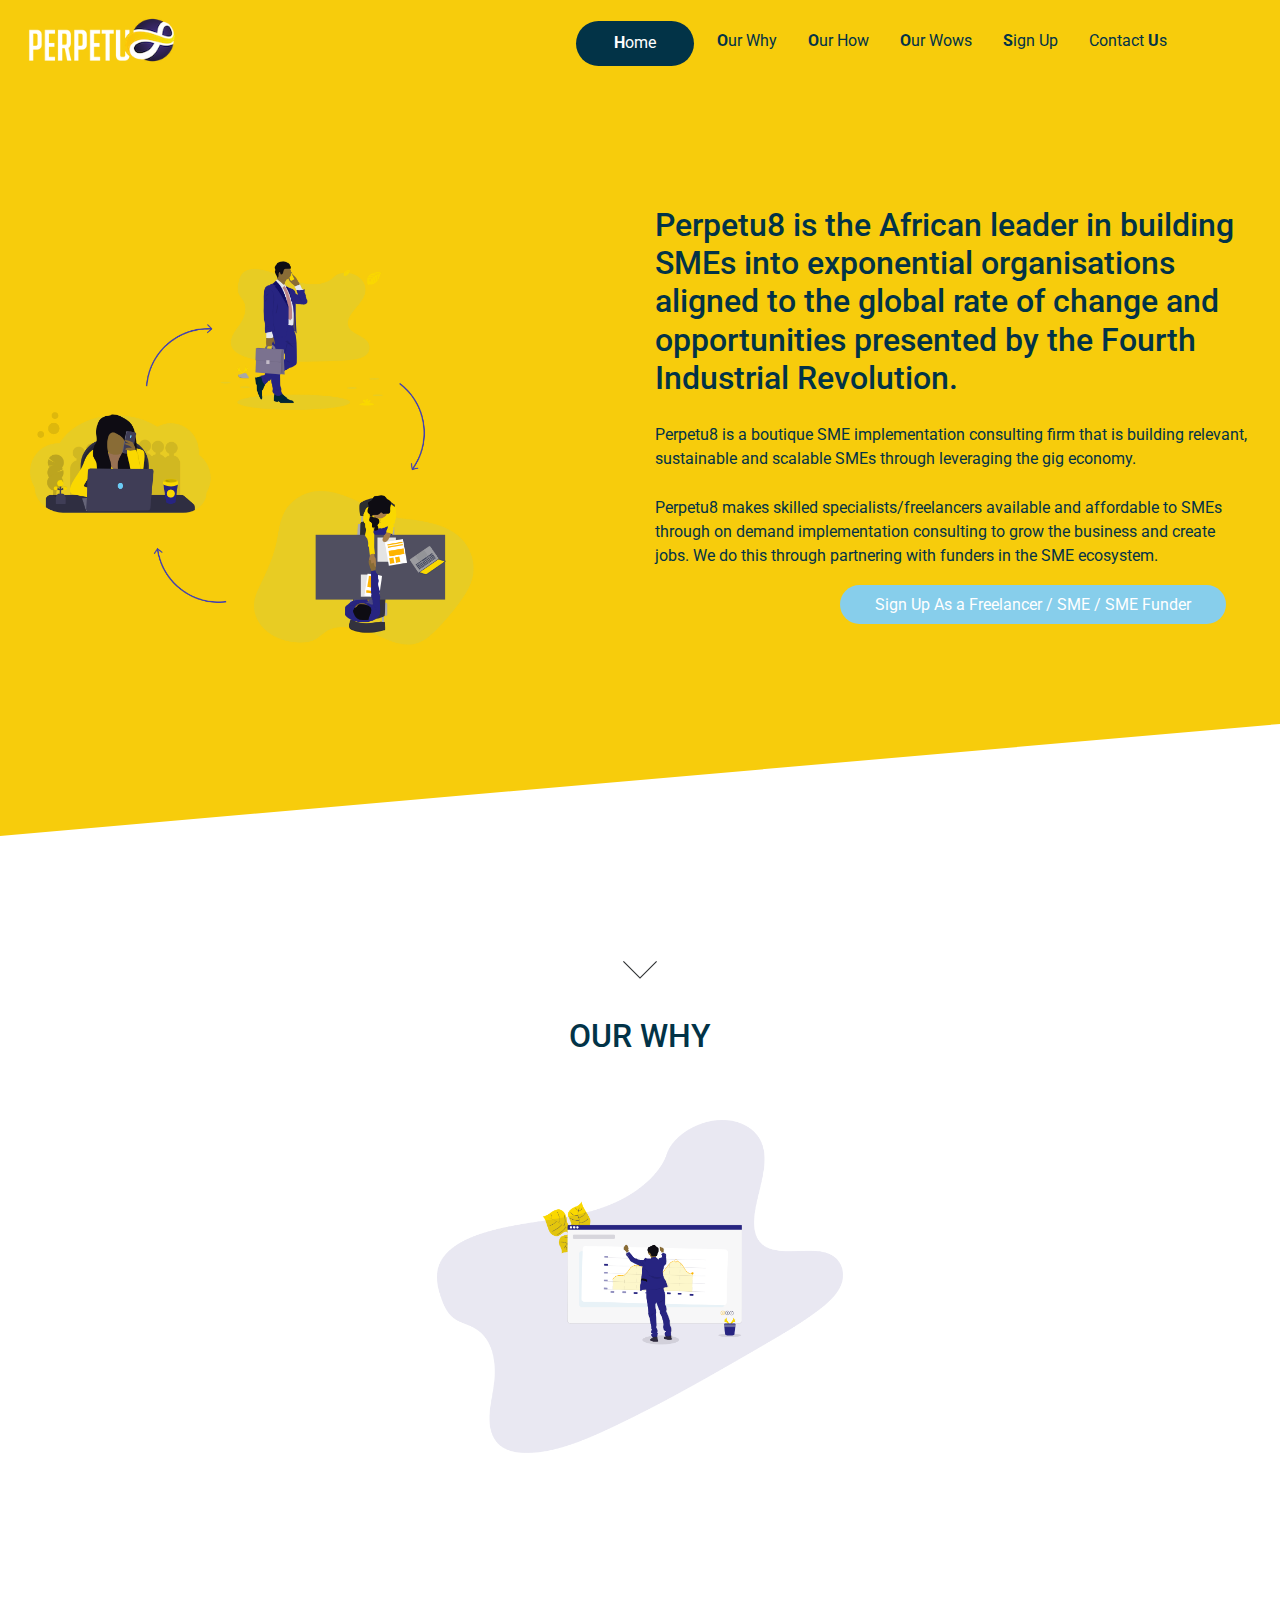
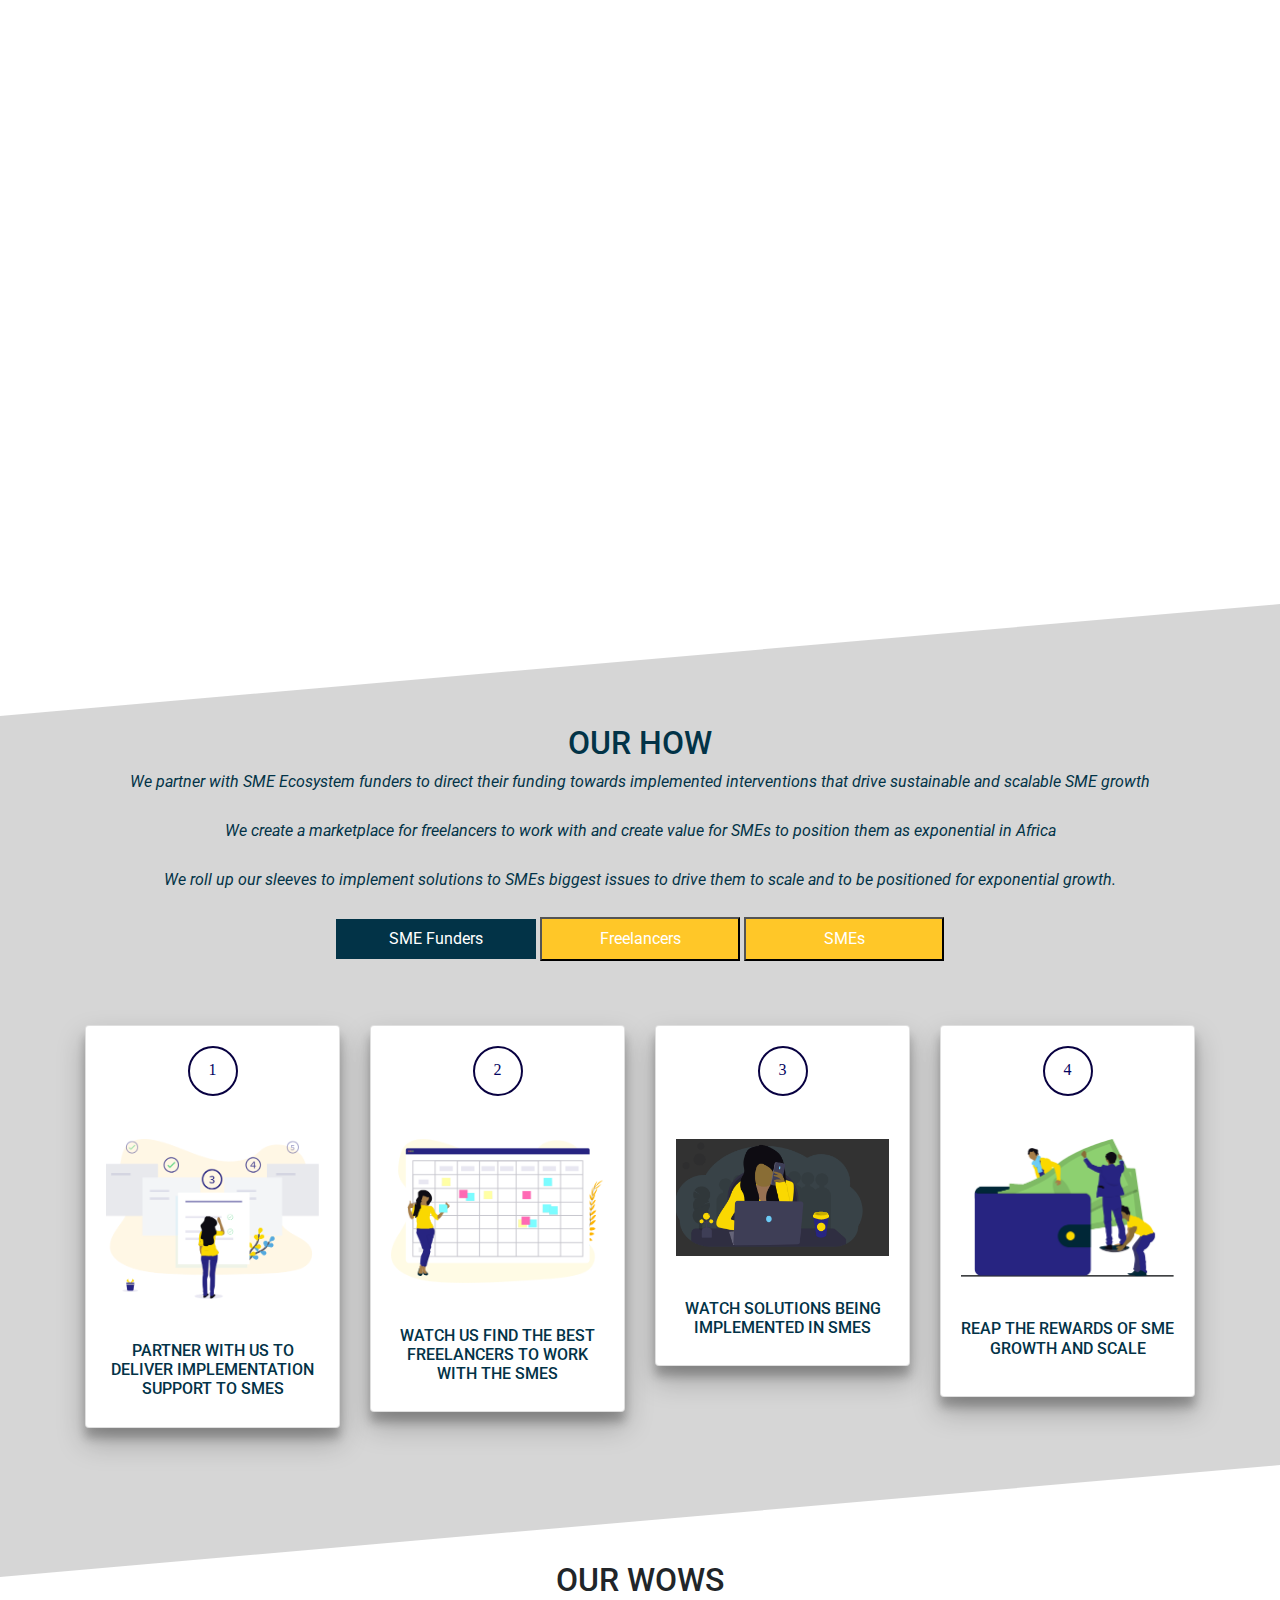
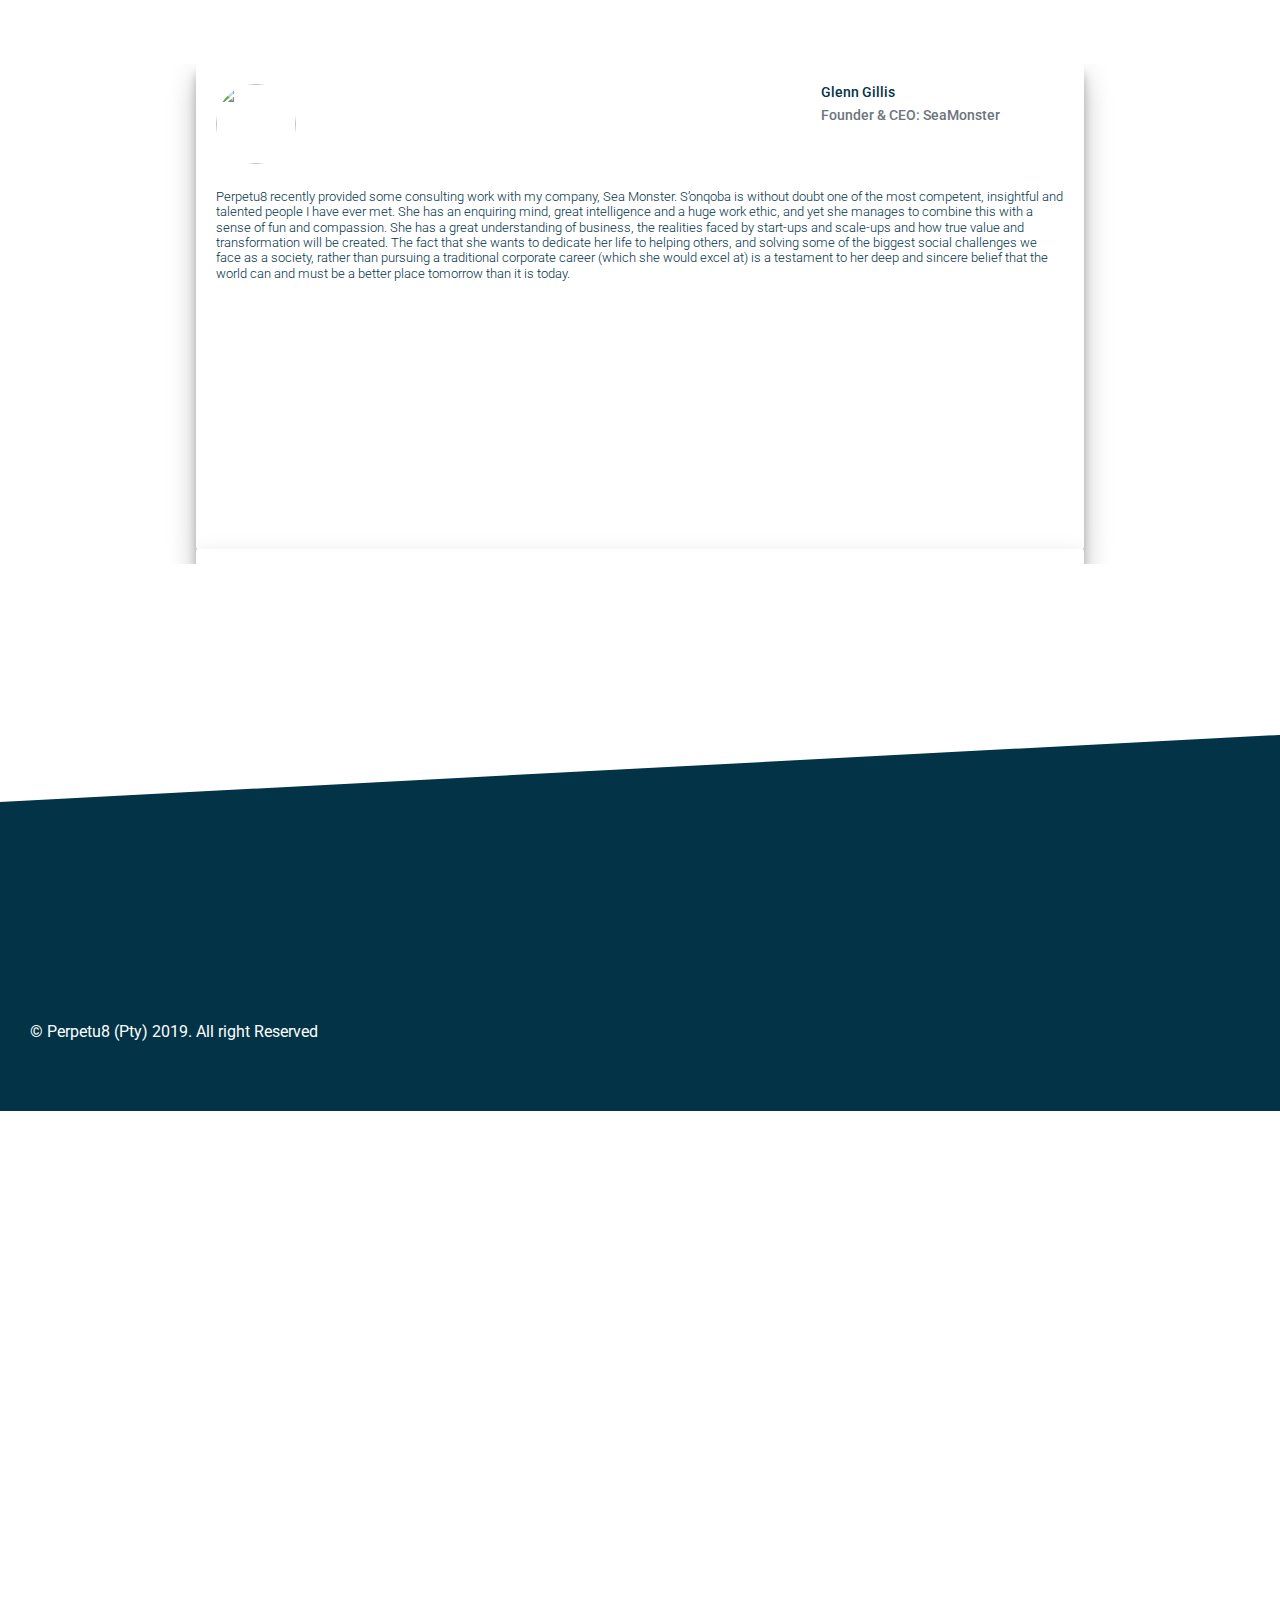
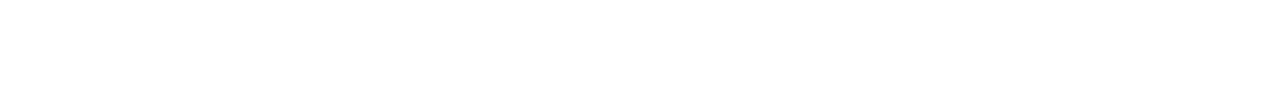
==== index1.html @ b52643a2 "Few changes from the feedback" ====
<!DOCTYPE html>
<html lang="en">

<head>
    <meta charset="UTF-8">
    <meta name="viewport" content="width=device-width, initial-scale=1.0">
    <meta http-equiv="X-UA-Compatible" content="ie=edge">
    <title>Perpetus</title>

    <!-- <link rel="stylesheet" href="https://www.w3schools.com/w3css/4/w3.css"> -->
    <link rel="stylesheet" href="./assets/css/style.css">
    <link rel="stylesheet" href="./assets/css/mobile.css">
    <link rel="stylesheet" href="./assets/css/mediaqueries.css">
    <link rel="stylesheet" href="./assets/css/carousel.css">
    <link rel="stylesheet" href="./assets/css/slide.css ">
    <link rel="stylesheet" href="./assets/css/form.css ">
    <link href="https://fonts.googleapis.com/css?family=Lato" rel="stylesheet">
    <link rel="stylesheet" href="https://use.fontawesome.com/releases/v5.7.2/css/all.css"
        integrity="sha384-fnmOCqbTlWIlj8LyTjo7mOUStjsKC4pOpQbqyi7RrhN7udi9RwhKkMHpvLbHG9Sr" crossorigin="anonymous">
    <!-- Bootstrap css -->
    <link rel="stylesheet" href="https://stackpath.bootstrapcdn.com/bootstrap/4.3.1/css/bootstrap.min.css"
        integrity="sha384-ggOyR0iXCbMQv3Xipma34MD+dH/1fQ784/j6cY/iJTQUOhcWr7x9JvoRxT2MZw1T" crossorigin="anonymous">
    <link rel="stylesheet" href="https://cdnjs.cloudflare.com/ajax/libs/Swiper/4.4.6/css/swiper.css">
    <link rel="stylesheet" href="https://cdnjs.cloudflare.com/ajax/libs/Swiper/4.4.6/css/swiper.min.css">
    <script src="https://ajax.googleapis.com/ajax/libs/jquery/3.3.1/jquery.min.js"></script>
    <script src="https://maxcdn.bootstrapcdn.com/bootstrap/3.4.0/js/bootstrap.min.js"></script>
    <link href="https://fonts.googleapis.com/css?family=Roboto" rel="stylesheet">
    <link rel="stylesheet" href="https://unpkg.com/aos@next/dist/aos.css" />
    <style>
        body {
            position: relative;

        }
    </style>



</head>

<body data-spy="scroll" data-target=".navbar" data-offset="50">
    <div class="wrapper">
        <header id="header">
            <nav class="navbar navbar-expand-lg navbar-dark fixed-top">

                <a class="navbar-brand" href="#">
                    <img class="logo" src="./assets/imgs/image1.png" alt="">
                </a>
                <button class="navbar-toggler" type="button" data-toggle="collapse" data-target="#navbarResponsive"
                    aria-controls="nav-content" aria-expanded="false" aria-label="Toggle navigation">
                    <span class="navbar-toggler-icon"></span>
                </button>

                <div class="collapse navbar-collapse" id="navbarResponsive">
                    <ul class="nav navbar-nav ml-auto" id="nav">
                        <li class="nav-item active">
                            <a class="nav-link" href="#section1"><b>H</b>ome

                            </a>
                        </li>
                        <li class="nav-item">
                            <a class="nav-link" href="#section2"><b>O</b>ur Why</a>
                        </li>
                        <li class="nav-item">
                            <a class="nav-link" href="#section3"><b>O</b>ur How</a>
                        </li>
                        <li class="nav-item">
                            <a class="nav-link" href="#section4"><b>O</b>ur Wows</a>
                        </li>

                        <li class="nav-item">
                            <a class="nav-link sign-up-form" href="#"><b>S</b>ign Up</a>
                        </li>
                        <li class="nav-item">
                            <a class="nav-link" href="#section5">Contact <b>U</b>s </a>
                        </li>
                        <li class="nav-item">
                            <a href="https://www.facebook.com/perpetu8">
                                <span style="color:#3C5A99; font-size:30px;margin-right: 2%;"> <i
                                        class="fab fa-facebook"></i></span>
                            </a>
                        </li>

                        <li class="nav-item">
                            <a href="https://www.linkedin.com/company/perpetu8/">
                                <span style="color:#4875B4; font-size:30px;margin-right: 2%;"> <i
                                        class="fab fa-linkedin-square"></i></span>
                            </a>
                        </li>
                        <li class="nav-item">
                            <a href="https://www.instagram.com/perpetu8_africa">
                                <span style="color:#4E433C; font-size:30px;margin-right: 2%;"> <i
                                        class="fab fa-instagram"></i></span>
                            </a>
                        </li>
                        <li class="nav-item">
                            <a href="https://twitter.com/Perpetu8_Africa">
                                <span style="color:#33CCFF; font-size:30px;margin-right: 2%;"> <i
                                        class="fab fa-twitter-square"></i></span>
                            </a>
                        </li>
                    </ul>

                </div>
            </nav>

            <!-- Header Content -->
            <div class="header-content" id="section1">

                <div class="row">
                    <div class="col-md-6 col-sm-12">
                        <img class="header-img" src="./assets/imgs/illustration-1.png" alt="" srcset="">
                    </div>
                    <div class="col-md-6 col-sm-12 intro-text">
                        <h2>
                            Perpetu8 is the African leader in building SMEs into exponential organisations aligned to
                            the
                            global rate of change and opportunities presented by the Fourth Industrial Revolution.

                        </h2>
                        <p>
                            Perpetu8 is a boutique SME implementation consulting firm that is building relevant,
                            sustainable
                            and scalable SMEs through leveraging the gig economy.
                        </p>
                        <p>
                            Perpetu8 makes skilled specialists/freelancers available and affordable to SMEs through on
                            demand implementation consulting to grow the business and create jobs. We do this through
                            partnering with funders in the SME ecosystem.
                        </p>

                        <div class="sign-up-btns">

                            <a class="custom-btn mr-4 sign-up-form" href="#">Sign Up As a Freelancer / SME / SME
                                Funder</a>
                            <!--                         <a class="custom-btn mr-4" href="#">Sign-up with Google</a>
                        <a class="custom-btn" href="#">Sign-up with Linkedin</a> -->
                        </div>
                    </div>

                </div>
            </div>
        </header>

        <!-- Stats -->
        <section id="section2" class="stats">
            <div class="col-12" style="padding:3%">
                <img class="mx-auto d-block" src="./assets/imgs/arrow-down.png" alt="" srcset="">
            </div>
            <div class="main-text">
                <h2 class="text-center">OUR WHY</h2>
            </div>
            <div class="row">
                <div class="col-sm-4">
                        <div class="card" data-aos="fade-right">
                                <div class="card-body ">
                                    <h6 class="font-weight-light sourcetitle"> Africa holds 10.1% of the world’s freelancers.
                                        Higher than
                                        North
                                        America (4.1%) and the Middle East (1%)</h6>
        
                                    <h6 class="font-weight-bold source">- The Payoneer Freelancer Income Survey 2018</h6>
                                </div>
                            </div>
                            <div class="card" data-aos="fade-right">
                                <div class="card-body font-weight-bold">
                                    <h6 class="font-weight-light sourcetitle">Freelance market brought in $5 billion into Africa
                                        by 2016.
                                    </h6>
                                    <h6 class="font-weight-bold source">- Rockefeller Foundation</h6>
        
        
                                </div>
                            </div>
                            <div class="card" data-aos="fade-right">
                                <div class="card-body font-weight-bold">
                                    <h6 class="font-weight-light sourcetitle"> 47% of working millennials freelance in some
                                        capacity. </h6>
                                    <h6 class="font-weight-bold source">- Freelancing in America:2017 </h6>
                                </div>
                            </div>
                </div>
                <div class="col-sm-4">
                     <img class="illustration-2" src="./assets/imgs/illustration-2.png" alt="" srcset=""> 
                </div>
                <div class="col-sm-4 p-5">
                    
                    <div class="card" data-aos="fade-left">
                        <div class="card-body font-weight-bold">
                            <h6 class="font-weight-light sourcetitle"> In line with exponential growth in technology and
                                the
                                abundance
                                of opportunities, successful SMEs are exponential organisations with scalable systems,
                                processes, structures, people, culture, KPIs. Exponential Organisations scale at a
                                minimum,
                                10x better than their peers in the same space. </h6>
                            <h6 class="font-weight-bold source">- Exponential Organisations: Why New Organizations Are
                                Ten Times Better, Faster, Cheaper Than Yours (and What to Do About It) - Salim Ismail
                            </h6>
                        </div>
                    </div>
                    <div class="card" data-aos="fade-left">
                        <div class="card-body font-weight-bold">
                            <h6 class="font-weight-light sourcetitle"> South African SMEs face pressures in accessing,
                                affording and
                                securing the right skills for their businesses. The demand for certain skills far
                                outstrips
                                the supply of such skills. </h6>
                            <h6 class="font-weight-bold source">- The Small, Medium and Micro Enterprise Sector of South
                                Africa, 2016</h6>
                        </div>
                    </div>
                    <div class="card" data-aos="fade-left">
                        <div class="card-body font-weight-bold">
                            <h6 class="font-weight-light sourcetitle">Staff on demand (freelancers) allows for speed,
                                functionality
                                and
                                flexibility to respond to the fast rate of change. It shifts business from a scarcity
                                mindset to an abundance reality. </h6>

                        </div>
                    </div>
                </div>
            </div>

        </section>

        <!-- How to use -->

        <section id="section3" class="how-to-use">
            <div class="main-text">
                <h2 class="text-center">OUR HOW</h2>
                <div class="container">
                    <p class="text-center">
                        <i>
                            We partner with SME Ecosystem funders to direct their funding towards implemented
                            interventions
                            that drive sustainable and scalable SME growth
                        </i>
                    </p>
                    <p class="text-center">
                        <i>
                            We create a marketplace for freelancers to work with and create value for SMEs to position
                            them as exponential in Africa
                        </i>
                    </p>
                    <p class="text-center">
                        <i>
                            We roll up our sleeves to implement solutions to SMEs biggest issues to drive them to scale
                            and to be positioned for
                            exponential growth.
                        </i>
                    </p>
                </div>
                <!-- <p class="text-center">Select</p> -->
                <!-- collapse example -->

                <!--             <div class="btn-group btn-toggle">
                <button class=" btn btn-primary active" data-toggle="collapse" data-target="#collapsible"
                    aria-pressed="true">freelancers</button>
                <button class="btn btn-default" data-toggle="collapse" data-target="#collapsible">Close</button>
            </div> -->

                <div class="w3-bar w3-black">
                    <button class="w3-bar-item w3-button tablink w3-red" onclick="openCity(event,'freelancer')">SME
                        Funders</button>
                    <button class="w3-bar-item w3-button tablink"
                        onclick="openCity(event,'business')">Freelancers</button>
                    <button class="w3-bar-item w3-button tablink" onclick="openCity(event,'sme')">SMEs</button>

                </div>
            </div>
            <!-- Funders-->
            <div id="freelancer" class="w3-container w3-border howtouse slide-in-right">
                <div class="container">
                    <div id="freelancers" class="row text-center">
                        <div class="col-sm-3">
                            <div class="card card-size">
                                <div class="card-body">
                                    <div class="number">1</div>
                                    <div class="how-img">
                                        <img src="./assets/imgs/illustration-3.png" alt="" srcset="">
                                    </div>
                                    <div class="text-center">
                                        <h3 class="how-to-text">Partner with us to deliver implementation support to
                                            SMEs</h3>
                                    </div>
                                </div>
                            </div>
                        </div>
                        <div class="col-sm-3">
                            <div class="card card-size">
                                <div class="card-body">
                                    <div class="number">2</div>
                                    <div class="how-img">
                                        <img src="./assets/imgs/illustration-6.png" alt="" srcset="">
                                    </div>
                                    <div class="text-center">
                                        <h3 class="how-to-text">Watch us find the best freelancers to work with the SMEs
                                        </h3>
                                    </div>
                                </div>
                            </div>
                        </div>
                        <div class="col-sm-3">
                            <div class="card card-size">
                                <div class="card-body">
                                    <div class="number">3</div>
                                    <div class="how-img">
                                        <img src="./assets/imgs/illustration-7.png" alt="" srcset="">
                                    </div>
                                    <div class="text-center">
                                        <h3 class="how-to-text">Watch solutions being implemented in SMEs</h3>
                                    </div>
                                </div>
                            </div>
                        </div>
                        <div class="col-sm-3">
                            <div class="card">
                                <div class="card-body card-size">
                                    <div class="number">4</div>
                                    <div class="how-img">
                                        <img src="./assets/imgs/illustration-5.png" alt="" srcset="">
                                    </div>
                                    <div class="text-center">
                                        <h3 class="how-to-text">Reap the rewards of SME growth and scale</h3>
                                    </div>
                                </div>
                            </div>
                        </div>
                    </div>
                </div>
            </div>


            <!-- Freelancers-->
            <div id="business" class="w3-container w3-border howtouse slide-in-right" style="display:none">
                <div class="container">
                    <div id="freelancers" class="row text-center">
                        <div class="col-sm-3">
                            <div class="card card-size">
                                <div class="card-body">
                                    <div class="number">1</div>
                                    <div class="how-img">
                                        <img src="./assets/imgs/illustration-3.png" alt="" srcset="">
                                    </div>
                                    <div class="text-center">
                                        <h3 class="how-to-text">Sign up</h3>
                                    </div>
                                </div>
                            </div>
                        </div>
                        <div class="col-sm-3">
                            <div class="card card-size">
                                <div class="card-body">
                                    <div class="number">2</div>
                                    <div class="how-img">
                                        <img src="./assets/imgs/illustration-6.png" alt="" srcset="">
                                    </div>
                                    <div class="text-center">
                                        <h3 class="how-to-text">Get selected for a project
                                        </h3>
                                    </div>
                                </div>
                            </div>
                        </div>
                        <div class="col-sm-3">
                            <div class="card card-size">
                                <div class="card-body">
                                    <div class="number">3</div>
                                    <div class="how-img">
                                        <img src="./assets/imgs/illustration-3.png" alt="" srcset="">
                                    </div>
                                    <div class="text-center">
                                        <h3 class="how-to-text">Implement a solution to grow an SME</h3>
                                    </div>
                                </div>
                            </div>
                        </div>
                        <div class="col-sm-3">
                            <div class="card">
                                <div class="card-body card-size">
                                    <div class="number">4</div>
                                    <div class="how-img">
                                        <img src="./assets/imgs/illustration-4.png" alt="" srcset="">
                                    </div>
                                    <div class="text-center">
                                        <h3 class="how-to-text">Get paid</h3>
                                    </div>
                                </div>
                            </div>
                        </div>
                        <!--                    <div class="col-sm-3">
                            <div class="card">
                                <div class="card-body card-size">
                                    <div class="number">5</div>
                                    <div class="how-img">
                                        <img src="./assets/imgs/illustration-5.png" alt="" srcset="">
                                    </div>
                                    <div class="text-center">
                                        <h3 class="how-to-text">Grow, Scale and create jobs</h3>
                                    </div>
                                </div>
                            </div>
                        </div> -->
                    </div>
                </div>
            </div>

            <!-- SMEs-->
            <div id="sme" class="w3-container w3-border howtouse slide-in-right" style="display:none">
                <div class="container">
                    <div id="smes" class="row text-center">
                        <div class="col-sm-3">
                            <div class="card card-size">
                                <div class="card-body">
                                    <div class="number">1</div>
                                    <div class="how-img">
                                        <img src="./assets/imgs/illustration-3.png" alt="" srcset="">
                                    </div>
                                    <div class="text-center">
                                        <h3 class="how-to-text">Get in touch with your problem to solve</h3>
                                    </div>
                                </div>
                            </div>
                        </div>
                        <div class="col-sm-3">
                            <div class="card card-size">
                                <div class="card-body">
                                    <div class="number">2</div>
                                    <div class="how-img">
                                        <img src="./assets/imgs/illustration-6.png" alt="" srcset="">
                                    </div>
                                    <div class="text-center">
                                        <h3 class="how-to-text">Work with our specialists to scope your project
                                        </h3>
                                    </div>
                                </div>
                            </div>
                        </div>
                        <div class="col-sm-3">
                            <div class="card card-size">
                                <div class="card-body">
                                    <div class="number">3</div>
                                    <div class="how-img">
                                        <img src="./assets/imgs/illustration-3.png" alt="" srcset="">
                                    </div>
                                    <div class="text-center">
                                        <h3 class="how-to-text">Select any additional freelancers needed for your
                                            project team.</h3>
                                    </div>
                                </div>
                            </div>
                        </div>
                        <div class="col-sm-3">
                            <div class="card">
                                <div class="card-body card-size">
                                    <div class="number">4</div>
                                    <div class="how-img">
                                        <img src="./assets/imgs/illustration-4.png" alt="" srcset="">
                                    </div>
                                    <div class="text-center">
                                        <h3 class="how-to-text">Collaborate with great on-demand talent</h3>
                                    </div>
                                </div>
                            </div>
                        </div>
                        <div class="col-sm-3">
                            <div class="card">
                                <div class="card-body card-size">
                                    <div class="number">5</div>
                                    <div class="how-img">
                                        <img src="./assets/imgs/illustration-5.png" alt="" srcset="">
                                    </div>
                                    <div class="text-center">
                                        <h3 class="how-to-text">Grow and Scale your business exponentially.</h3>
                                    </div>
                                </div>
                            </div>
                        </div>
                    </div>
                </div>
            </div>



        </section>


        <!-- Testimonial -->
        <section id="section4" class="testimonial">
            <div class="main-text">
                <h2 class="text-center">OUR WOWS</h2>


            </div>

            <div class="container">

                <!-- Slider main container -->
                <div class="swiper-container">
                    <!-- Additional required wrapper -->
                    <div class="swiper-wrapper">
                        <!-- Slides -->
                        <div class="swiper-slide">
                            <div class="col-sm padding-arround">
                                <div class="card1">
                                    <div class="card-body ">
                                        <span><img class="Card-image" src="./assets/imgs/Glenn.jpeg"> </span>
                                        <span class="title-sub">
                                            <h5 class="card-title source">Glenn Gillis </h5>
                                            <h6 class="card-subtitle mb-2 text-muted source">Founder & CEO: SeaMonster
                                            </h6>
                                        </span> 
                                        <h6 class="font-weight-light ">
                                            Perpetu8 recently provided some consulting work with my company, Sea
                                            Monster. S’onqoba is without doubt one of the most competent, insightful
                                            and talented people I have ever met. She has an enquiring mind, great
                                            intelligence and a huge work ethic, and yet she manages to combine this
                                            with a sense of fun and compassion. She has a great understanding of
                                            business, the realities faced by start-ups and scale-ups and how true
                                            value and transformation will be created. The fact that she wants to
                                            dedicate her life to helping others, and solving some of the biggest
                                            social challenges we face as a society, rather than pursuing a
                                            traditional corporate career (which she would excel at) is a testament
                                            to her deep and sincere belief that the world can and must be a better
                                            place tomorrow than it is today.
                                        </h6>
                                       
                                    </div>
                                </div>
                            </div>


                        </div>
                        <div class="swiper-slide">
                            <div class="col-sm padding-arround">
                                <div class="card1">
                                    <div class="card-body ">
                                        <span><img class="Card-image" src="./assets/imgs/image1.jpeg"> </span>
                                        <span class="title-sub">
                                            <h5 class="card-title source">Rushil Vallabh </h5>
                                            <h6 class="card-subtitle mb-2 text-muted source">FCo-Founder SechaCapital
                                            </h6>
                                        </span>
                                        <h6 class="font-weight-light ">
                                            Perpetu8 is a fantastic solution for SMEs and the platform has been of great
                                            help to our investee companies, as an impact investor.
                                            Secha has been, over the last few years, trying to build a network of
                                            consultants and services providers that we can rely on for the SMEs we
                                            invest in.
                                            It has been difficult to match quality providers with a price that was
                                            reasonable for a growing SME.
                                            Perpetu8 solves that for us by pre-screening providers and negotiating
                                            affordable rates that work for the SME market.
                                            <br />
                                            <br />
                                            We needed assistance with accounting conversion, to a cloud-based solution,
                                            and the process through Perpetu8 was seamless.
                                            The Perpetu8 team paired us with a great consultant and they managed all
                                            communications, as well as organising training for our bookkeeper.
                                            They helped facilitate everything to set up the work and to ensure we worked
                                            within the deadlines and also provided proactive status updates.
                                            I'd highly recommend Perpetu8 to any SME, and we will be using their
                                            services in future.
                                            The team are clearly passionate about bridging the gap between growing SMEs
                                            and high-quality talent needed to support that growth.
                                            We’re excited to leverage the Perpetu8 platform for the rest of our
                                            investees" </i>
                                        </h6>
                                       
                                    </div>
                                </div>
                            </div>
                        </div>
                        <div class="swiper-slide">
                            <div class="swiper-slide">
                                <div class="col-sm padding-arround">
                                    <div class="card1">
                                        <div class="card-body ">
                                            <span><img class="Card-image" src="./assets/imgs/Glenn.jpeg"> </span>
                                            <span class="title-sub">
                                                <h5 class="card-title source">Glenn Gillis </h5>
                                                <h6 class="card-subtitle mb-2 text-muted source">Founder & CEO:
                                                    SeaMonster
                                                </h6>
                                            </span>
                                            <h6 class="font-weight-light ">
                                                Perpetu8 recently provided some consulting work with my company, Sea
                                                Monster. S’onqoba is without doubt one of the most competent,
                                                insightful
                                                and talented people I have ever met. She has an enquiring mind,
                                                great
                                                intelligence and a huge work ethic, and yet she manages to combine
                                                this
                                                with a sense of fun and compassion. She has a great understanding of
                                                business, the realities faced by start-ups and scale-ups and how
                                                true
                                                value and transformation will be created. The fact that she wants to
                                                dedicate her life to helping others, and solving some of the biggest
                                                social challenges we face as a society, rather than pursuing a
                                                traditional corporate career (which she would excel at) is a
                                                testament
                                                to her deep and sincere belief that the world can and must be a
                                                better
                                                place tomorrow than it is today.
                                            </h6>
                                            
                                        </div>
                                    </div>
                                </div>
                            </div>
                        </div>

                    </div>
                    <!-- If we need pagination -->
                    <div class="swiper-pagination"></div>

                    <!-- If we need navigation buttons -->
                    <div class="swiper-button-prev"></div>
                    <div class="swiper-button-next"></div>


                </div>


                <!--                 <div class="container-caro">

                    <div class="carousel-wrapper">
                        <ul id="templates">

                            <div class="col-sm">
                                    <div class="card1">
                                            <div class="card-body ">
                                                    <span><img class="Card-image" src="./assets/imgs/Glenn.jpeg"> </span>
                                                    <span class="title-sub">
                                                        <h5 class="card-title source">Glenn Gillis </h5>
                                                         <h6 class="card-subtitle mb-2 text-muted source">Founder & CEO: SeaMonster</h6> 
                                                    </span>
                                                <h6 class="font-weight-light "> 
                                                        <i>Perpetu8 recently provided some consulting work with my company, Sea Monster. S’onqoba is without doubt one of the most competent, insightful and talented people I have ever met. She has an enquiring mind, great intelligence and a huge work ethic, and yet she manages to combine this with a sense of fun and compassion. She has a great understanding of business, the realities faced by start-ups and scale-ups and how true value and transformation will be created. The fact that she wants to dedicate her life to helping others, and solving some of the biggest social challenges we face as a society, rather than pursuing a traditional corporate career (which she would excel at) is a testament to her deep and sincere belief that the world can and must be a better place tomorrow than it is today. </i>
                                                </h6>
                                               <h6 class="font-weight-bold source">- Glenn Gillis, Founder & CEO: SeaMonster</h6> 
                                            </div>
                                        </div>

                            </div>

                            <div class="col-sm">
                                    <div class="card1">
                                            <div class="card-body ">
                                                    <span><img class="Card-image" src="./assets/imgs/Glenn.jpeg"> </span>
                                                    <span class="title-sub">
                                                        <h5 class="card-title source">Glenn Gillis </h5>
                                                         <h6 class="card-subtitle mb-2 text-muted source">Founder & CEO: SeaMonster</h6> 
                                                    </span>
                                                <h6 class="font-weight-light "> 
                                                        <i>Perpetu8 recently provided some consulting work with my company, Sea Monster. S’onqoba is without doubt one of the most competent, insightful and talented people I have ever met. She has an enquiring mind, great intelligence and a huge work ethic, and yet she manages to combine this with a sense of fun and compassion. She has a great understanding of business, the realities faced by start-ups and scale-ups and how true value and transformation will be created. The fact that she wants to dedicate her life to helping others, and solving some of the biggest social challenges we face as a society, rather than pursuing a traditional corporate career (which she would excel at) is a testament to her deep and sincere belief that the world can and must be a better place tomorrow than it is today. </i>
                                                </h6>
                                               <h6 class="font-weight-bold source">- Glenn Gillis, Founder & CEO: SeaMonster</h6> 
                                            </div>
                                        </div>

                            </div>





                        </ul>
                    </div>
                    <div class="arrow" id="carousel-left">
                        <svg width="18px" height="36px" viewBox="0 0 18 36" version="1.1"
                            xmlns="http://www.w3.org/2000/svg" xmlns:xlink="http://www.w3.org/1999/xlink">
                            <path
                                d="M5.21052632,0.947368421 C5.21052632,0.947368421 3.07894737,-1.18421053 0.947368421,0.947368421 C-1.18421053,3.07894737 0.947368421,5.21052632 0.947368421,5.21052632 L10.0132398,17.1509422 C10.3692729,17.6198639 10.367278,18.3827635 10.0132398,18.8490578 L0.947368421,30.7894737 C0.947368421,30.7894737 -1.18421053,32.9210526 0.947368421,35.0526316 C3.07894737,37.1842105 5.21052632,35.0526316 5.21052632,35.0526316 L17.365768,18.8456427 C17.7160447,18.3786071 17.7088441,17.6117921 17.365768,17.1543573 L5.21052632,0.947368421 Z"
                                id="icon-single-arrow-22px" fill="#3D4752"
                                transform="translate(9.000000, 18.000000) scale(-1, 1) translate(-9.000000, -18.000000) ">
                            </path>
                        </svg>
                    </div>
                    <div class="arrow showing" id="carousel-right">

                        <svg width="18px" height="36px" viewBox="0 0 18 36" version="1.1"
                            xmlns="http://www.w3.org/2000/svg" xmlns:xlink="http://www.w3.org/1999/xlink">
                            <path
                                d="M5.21052632,0.947368421 C5.21052632,0.947368421 3.07894737,-1.18421053 0.947368421,0.947368421 C-1.18421053,3.07894737 0.947368421,5.21052632 0.947368421,5.21052632 L10.0132398,17.1509422 C10.3692729,17.6198639 10.367278,18.3827635 10.0132398,18.8490578 L0.947368421,30.7894737 C0.947368421,30.7894737 -1.18421053,32.9210526 0.947368421,35.0526316 C3.07894737,37.1842105 5.21052632,35.0526316 5.21052632,35.0526316 L17.365768,18.8456427 C17.7160447,18.3786071 17.7088441,17.6117921 17.365768,17.1543573 L5.21052632,0.947368421 Z"
                                id="icon-single-arrow-22px" fill="#3D4752"></path>
                        </svg>
                    </div>
                </div> -->



            </div>



        </section>





        <!-- Contact Us -->
        <section id="section5" class="contactus">

            <div class="row">
                <div class="col">
                    <br><br><br><br>
                    &copy; Perpetu8 (Pty) 2019. All right Reserved
                </div>
                <div class="col">
                    <br><br><br>
                    <p class="text-right"> <!-- Our Social media - <br> -->

                        <a href="https://www.facebook.com/perpetu8">
                            <span style="color:#3C5A99; font-size:30px;margin-right: 2%;"> <i
                                    class="fab fa-facebook"></i></span>
                        </a>

                        <a href="https://www.linkedin.com/company/perpetu8/">
                            <span style="color:#4875B4; font-size:30px;margin-right: 2%;"> <i
                                    class="fab fa-linkedin-square"></i></span>
                        </a>
                        <a href="https://www.instagram.com/perpetu8_africa">
                            <span style="color:#4E433C; font-size:30px;margin-right: 2%;"> <i
                                    class="fab fa-instagram"></i></span>
                        </a>
                        <a href="https://twitter.com/Perpetu8_Africa">
                            <span style="color:#33CCFF; font-size:30px;margin-right: 2%;"> <i
                                    class="fab fa-twitter-square"></i></span>
                        </a>
                    </p>
                </div>
            </div>

        </section>
    </div>
    <!-- Close wrapper -->


    <!-- Slide content -->
    <div class="form-view">
        <div>
            <a id="close-form-view"><i style="color: #ffc728; font-size:26px;" class="fas fa-times-circle"></i></a>
        </div>
        <div class="form">
            <div class="form_wrapper">
                <div class="form_container">
                    <div class="title_container">
                        <h2>Sign up Form</h2>
                    </div>
                    <div class="row clearfix">
                        <div class="">
                            <form>
                                <div class="input_field radio_option">
                                  <!--   You are a: <br> -->

                                    <input type="radio" name="radiogroup1" id="rd1" required>
                                    <label for="rd1">Freelancer </label>
                                    <input type="radio" name="radiogroup1" id="rd2">
                                    <label for="rd2">SME business</label>
                                    <input type="radio" name="radiogroup1" id="rd3">
                                    <label for="rd3">Funder</label>
                                    <input type="radio" name="radiogroup1" id="rd4">
                                    <label for="rd3">Other</label>
                                </div>
                                <!--                             <div class="row clearfix">
                                    <div class="col_half">
                                      <div class="input_field"> <span><i aria-hidden="true" class="fa fa-user"></i></span>
                                        <input type="text" name="name" placeholder="First Name" />
                                      </div>
                                    </div>
                                    <div class="col_half">
                                      <div class="input_field"> <span><i aria-hidden="true" class="fa fa-user"></i></span>
                                        <input type="text" name="name" placeholder="Last Name" required />
                                      </div>
                                    </div>
                            </div> -->
                                <div class="input_field"> <span><i aria-hidden="true" class="fa fa-user"></i></span>
                                    <input type="text" name="name" placeholder="First Name" required />
                                </div>
                                <div class="input_field"> <span><i aria-hidden="true" class="fa fa-user"></i></span>
                                    <input type="text" name="name" placeholder="Last Name" required />
                                </div>
                                <div class="input_field"> <span><i aria-hidden="true" class="fa fa-envelope"></i></span>
                                    <input type="email" name="email" placeholder="Email" required />
                                </div>

                                <div class="input_field"> <span><i aria-hidden="true" class="fa fa-phone"></i></span>
                                    <input type="text" name="phone number" placeholder="Contact Number" maxlength="10"
                                        pattern="\d{10}" title="Please enter exactly 10 digits" required />
                                </div>
                                <div class="input_field"> <span><i aria-hidden="true" class="fa fa-user"></i></span>
                                    <input type="url" name="linkedin" placeholder="Linkedin Profile/ Company Website"
                                        required />
                                </div>


                                <!--                                     <div class="input_field select_option">
                                      <select>
                                        <option>Select a country</option>
                                        <option>Option 1</option>
                                        <option>Option 2</option>
                                      </select> -->
                                <!--                                       <div class="select_arrow"></div>
                                    </div>
                                  <div class="input_field checkbox_option">
                                      <input type="checkbox" id="cb1">
                                      <label for="cb1">I agree with terms and conditions</label>
                                  </div>
                                  <div class="input_field checkbox_option">
                                      <input type="checkbox" id="cb2">
                                      <label for="cb2">I want to receive the newsletter</label>
                                  </div> -->
                                <input class="button" type="submit" value="SUBMIT" />
                            </form>
                        </div>
                    </div>
                </div>
            </div>
            <!-- <p class="credit">Perpeyu8<a href="#" target="_blank"></a></p> -->
        </div>

    </div>

    <!-- JS -->
    <script src="https://code.jquery.com/jquery-3.3.1.slim.min.js"
        integrity="sha384-q8i/X+965DzO0rT7abK41JStQIAqVgRVzpbzo5smXKp4YfRvH+8abtTE1Pi6jizo"
        crossorigin="anonymous"></script>
    <script src="https://cdnjs.cloudflare.com/ajax/libs/popper.js/1.14.7/umd/popper.min.js"
        integrity="sha384-UO2eT0CpHqdSJQ6hJty5KVphtPhzWj9WO1clHTMGa3JDZwrnQq4sF86dIHNDz0W1"
        crossorigin="anonymous"></script>
    <script src="https://stackpath.bootstrapcdn.com/bootstrap/4.3.1/js/bootstrap.min.js"
        integrity="sha384-JjSmVgyd0p3pXB1rRibZUAYoIIy6OrQ6VrjIEaFf/nJGzIxFDsf4x0xIM+B07jRM"
        crossorigin="anonymous"></script>
    <script src="https://cdnjs.cloudflare.com/ajax/libs/Swiper/4.4.6/js/swiper.js"></script>
    <script src="https://cdnjs.cloudflare.com/ajax/libs/Swiper/4.4.6/js/swiper.min.js"></script>
    <script src="https://use.fontawesome.com/1156f4d5d4.js"></script>
    <script src="assets/js/notify.js"></script>
    <script src="assets/js/notify.min.js"></script>

    <script src="./assets/js/index.js"></script>
    <script src="./assets/js/carousel.js"></script>
    <script src="https://unpkg.com/aos@next/dist/aos.js"></script>
    <script>
      AOS.init();
    </script>


</body>

</html>
---- assets/css/style.css ----
html {
  scroll-behavior: smooth;
}

body {
  box-sizing: border-box;
 font-family: 'Roboto', sans-serif;
  position: relative !important;
  overflow-x: hidden;
}

h1,
h2,
h3,
h4,
h5,
h6 {
 font-family: 'Roboto', sans-serif;
  font-weight: 400;
  margin: 10px 0;
}

/* Header */

.navbar-nav {
  padding-right: 14px !important;
 font-family: 'Roboto', sans-serif;
}
.navbar {
  position: fixed;
  left: 0 !important;
  top: 0 !important;
  width: 100% !important;
  z-index: 3;
  background-color: #f7cc0c;
}
.header-content {
  padding-top: 6%;
}
.source{
  font-size:14px;
   color: #023347 !important;
}
.sourcetitle{
  font-size:17px;
  color: #023347 !important;
}
.font-weight-light {
  font-weight: 300!important;
  font-size: 0.8rem;
  color: #023347 !important;
}
.navbar li a {
  color: #023347 !important;
  text-decoration: none;
}

.navbar li.active {
  background-color: #023347;
 /*  text-transform: lowercase; */
  padding: 2px 30px !important;
  color: #fff;
  border-radius: 50px;
 font-family: 'Roboto', sans-serif;
}
.navbar li.active a {
  color: white !important;
  /* text-transform: lowercase; */
}
.navbar.scrolled {
  background-color: #023347 !important;
  transition: background-color 200ms linear;
  border-bottom: 1px solid #dce4ec;
  
}
.navbar.scrolled li a{
color:#fff !important;
  
}

.navbar.scrolled li.active {
  background-color: #ffc728 !important;
  /* text-transform: lowercase; */
  padding: 2px 30px !important;
  color: #fff !important;
  border-radius: 50px;
 font-family: 'Roboto', sans-serif;
}

.logo {
  width: 75%;
  height: auto;
}

.custom-btn {
  padding: 10px 35px !important;
  color: #fff !important;
  border-radius: 50px;
  background-color: skyblue;
 font-family: 'Roboto', sans-serif;
}

.custom-btn:hover{
  text-decoration: none;
  /* background-color: #080141; */
}

#header {
  position: relative;
  width: 100%;
  height: 80vh;
  background: #f7cc0c;
  box-sizing: border-box;
  padding: 30px;
  color: #023347;
  margin-bottom: 100px;
 font-family: 'Roboto', sans-serif;
}

#header::after {
  position: absolute;
  width: 100%;
  height: 400px;
  content: "";
  background: inherit;
  z-index: -1;
  top: 45%;
  right: 0;
  bottom: 0;
  left: 0;
  transform-origin: top right;
  transform: skewY(-5deg);
}

.intro-text {
  padding-top: 7%;
}

.intro-text > h2,
p {
  margin-bottom: 25px !important;
}

.nav-item {
  margin-right: 15px !important;
}

.sign-up-btns {
  float: right;
}

.header-img {
  height: 84%;
  margin-left: 10%;
}

/* Stats */

.stats {
  position: relative;
  width: 100%;
  height: 160vh;
  padding-top: 8%;
/*   background: url(../imgs/illustration-2.png);
 */  background-repeat: no-repeat;
  /* background-attachment: fixed; */
  background-position: left;
  background-size: 70%;
  background-position-y: 230px;
  background-position-x: -30%;
  color: #023347 !important;
 font-family: 'Roboto', sans-serif;
 
}

.main-text {
  margin-bottom: 5%;
 font-family: 'Roboto', sans-serif;
}

.illustration-2 {
  height: auto;
  max-width: 100%;
}

.card {
  background: #fff;
  border-radius: 2px;
  display: inline-block;
  height: auto;
  margin-bottom: 1.5rem;
  position: relative;
  width: 100%;
  color: rgb(3, 3, 95);
  box-shadow: 0 14px 28px rgba(0, 0, 0, 0.25), 0 10px 10px rgba(0, 0, 0, 0.22);
 font-family: 'Roboto', sans-serif;
}

.card1 {
  background: #fff;
  border-radius: 2px;
  display: inline-block;
  height: 485px;

  position: relative;

  color: rgb(3, 3, 95);
  box-shadow: 0 14px 28px rgba(0, 0, 0, 0.25), 0 10px 10px rgba(0, 0, 0, 0.22);
 font-family: 'Roboto', sans-serif;
}

/* How to use */

.how-to-use {
  position: relative;
  width: 100%;
  height: auto;
  padding-top: 5%;
  color: #023347;
 font-family: 'Roboto', sans-serif;
}

.how-to-use::after {
  position: absolute;
  width: 100%;
  height: 100%;
  content: "";
  z-index: -1;
  right: 0;
  bottom: 0;
  left: 0;
  bottom: 0;
  left: 0;
  /* transform-origin: top right; */
  transform: skewY(-5deg);
  background-color: #cccc;
  color: rgb(3, 3, 95);
}

#freelancers {
  padding-bottom: 10vh;

}
#smes {
  padding-bottom: 10vh;
  width: 100%;
  margin-left: -130px;
}

.number {
  border: 2px solid #080141;
  height: 50px;
  width: 50px;
  border-radius: 50%;
  padding: 10px;
  margin: 0 auto;
}

.how-img {
  margin-top: 20%;
  margin-bottom: 20%;
}

.how-img > img {
  max-width: 100%;
}

.how-to-text {
  text-transform: uppercase;
  font-size: 1rem;
 font-family: 'Roboto', sans-serif;
  color: #023347 !important;
}

.card-size {
  height: 370px;
}

.card-size1 {
  height: 300px;
}

.testimonial {
  position: relative;
  width: 100%;
  height: auto;
  padding-top: 2%;
  margin-bottom: 35vh;
 font-family: 'Roboto', sans-serif;
}

/* Contact us */

.contactus {
  position: relative;
  width: 100%;
  height: auto;
  background: #023347;
  box-sizing: border-box;
  padding: 30px;
  color: white;

 font-family: 'Roboto', sans-serif;
  /* padding-top: 12%;  */
}

.contactus::after {
  position: absolute;
  content: "";
  pointer-events: none;
  top: -150px;
  left: -1%;
  z-index: -1;
  width: 220%;
  height: 100%;
  background: inherit;
  z-index: -1;
  transform: rotate(-3deg);
}

.w3-black,
.w3-hover-black:hover {
  background-color: inherit !important;
  width: 800px;
  margin: auto;
  align-content: center;
 font-family: 'Roboto', sans-serif;
  border: none !important;
  text-align: center !important;
  text-decoration: none !important;
 
}


.w3-red{
  color: #fff !important;
  background-color: #023347 !important;
 font-family: 'Roboto', sans-serif;
  border: none !important;
  text-align: center !important;
  text-decoration: none !important;
  display: inline-block !important;
  font-size: 16px !important;
 
}

button, select {
  text-transform: none;
  color: #ffffff;
  padding: 8px 20px;
  width: 200px;
  background-color: #ffc728 !important;
  cursor: pointer;
  user-select: none;
  margin: auto
}
button:focus {
  outline: 1px gray !important;
  /* outline: 5px auto -webkit-focus-ring-color; */
}

 .row {
  display: -ms-flexbox;
  display: flex;
  -ms-flex-wrap: wrap;
  flex-wrap: nowrap !important;
  margin: 15px;
  margin-left: 15px;
 font-family: 'Roboto', sans-serif;
} 



.swiper-container {
  margin: 0 auto;
  position: relative;
  overflow: visible !important;
  list-style: none;
  padding: 0;
  z-index: 1;
  width: 600px;
  height: 300px;
}


.padding-arround{
  padding: 0 10% !important;
}
---- assets/css/mobile.css ----
@media (max-width: 768px) {
  #header {
    height: 100vh;
  }
  .logo {
    width: 30%;
    height: auto;
  }
  .navbar {
   padding: .5rem 0rem !important;
  }
  .header-img {
    height: auto;
    max-width: 70%;
    margin-left: auto !important;
    margin-right: auto !important;
    margin-top: 120px;
    display: block !important;
  }
  .intro-text > h2 {
    font-size: 14px;
  }
  p {
    font-size: 12px;
  }
  .custom-btn {
    padding: 10px 25px !important;
    font-size: 10px;
  }
  #stats {
    height: auto;
  }

  h6 {
    font-size: 13px;
  }
  #contactus::after {
    width: 100%;
    height: 100%;
  }
  .row {
  
    display: flex;
    -ms-flex-wrap: wrap;
    flex-wrap: wrap !important;
    margin: 15px;
    margin-left: 15px;
   font-family: 'Roboto', sans-serif;
  } 
  
}
---- assets/css/mediaqueries.css ----
/* 
  ##Device = Desktops
  ##Screen = 1281px to higher resolution desktops
*/

/* @media screen and (min-width: 200px)  and (max-width: 450px) {
  #nl-form-container {
    display: none !important;
  }
}
 */



@media screen and (min-width: 1521px) and (max-width: 20000px) and (orientation: landscape) {
/* general style for the form */
.header-img {
  height: 84% !important;
margin-left: 0% !important; 
}

#stats {
  position: relative;
  width: 100%;
  height: 160vh;
  padding-top: 5%;
  background: url(../imgs/illustration-2.png);
  background-repeat: no-repeat;
  /* background-attachment: fixed; */
  background-position: left;
  background-size: 70%;
  background-position-y: 230px;
  background-position-x: -30%;
  color: rgb(3, 3, 95);
  font-family: 'Perpetua' !important;
}
#header {
  position: relative;
  width: 100%;
  height: 80vh;
  background: #f7cc0c;
  box-sizing: border-box;
  padding: 30px;
  color: #023347;
  margin-bottom: 100px;
  font-family: 'Perpetua' !important;
}
#header::after {
  position: absolute;
  width: 100%;
  height: 480px;
  content: '';
  background: inherit;
  z-index: -1;
  top: 45%;
  right: 0;
  bottom: 0;
  left: 0;
  transform-origin: top right;
  transform: skewY(-5deg);
}
}

@media screen and (min-width: 1262px) and (max-width: 1521px) and (orientation: landscape) {
  .header-img {
    height: 70% !important;
    margin-left: 0% !important;
    margin-top: 12%;
}
#stats {
  position: relative;
  width: 100%;
  height: 160vh;
  padding-top: 5%;
  background: url(../imgs/illustration-2.png);
  background-repeat: no-repeat;
  /* background-attachment: fixed; */
  background-position: left;
  background-size: 70%;
  background-position-y: 230px;
  background-position-x: -30%;
  color: rgb(3, 3, 95);
  font-family: 'Perpetua' !important;
  padding-bottom: 87%;
}
.card {
  background: #fff;
  border-radius: 2px;
  display: inline-block;
  height: auto;
  margin-bottom: 1rem;
  position: relative;
  width: 100%;
  color: rgb(3, 3, 95);
  /* box-shadow: 0 14px 28px rgba(0, 0, 0, 0.25), 0 10px 10px rgba(0, 0, 0, 0.22); */
  font-family: 'Perpetua' !important;
}
}
@media screen and (min-width: 932px) and (max-width: 1370px) and (orientation: landscape) {
  .header-img {
    height: 45% !important;
    margin-left: 0% !important;
    margin-top: 24%;
}
#stats {
  position: relative;
  width: 100%;
  height: 146vh;
  padding-top: 5%;
  background: url(../imgs/illustration-2.png);
  background-repeat: no-repeat;
  /* background-attachment: fixed; */
  background-position: left;
  background-size: 79%;
  background-position-y: 230px;
  background-position-x: -30%;
  color: rgb(3, 3, 95);
  font-family: 'Perpetua' !important;
}
.card {
  background: #fff;
  border-radius: 2px;
  display: inline-block;
  height: auto;
  margin-bottom: 0.2rem;
  position: relative;
  width: 100%;
  color: rgb(3, 3, 95);
  /* box-shadow: 0 14px 28px rgba(0, 0, 0, 0.25), 0 10px 10px rgba(0, 0, 0, 0.22); */
  font-family: 'Perpetua' !important;
}
}
---- assets/css/carousel.css ----
*,
*:before,
*:after {
  box-sizing: border-box;
}
.container-caro {
  padding: 16px;
  width: 100%;
  overflow: hidden;
  margin: 100px auto;
  position: relative;
}
#templates {
  display: flex;
  position: relative;
  left: 0;
  transition: all 0.35s ease-in-out;
  list-style-type: none;
}
.caro-pict {
  width: 300px;
  height: 160px;
  /* box-shadow: 0 1px 5px rgba(0, 0, 0, 0.35); */
  margin-right: 16px;
  flex: 1 0 auto;
  background: white;
  border-radius: 4px;
  cursor: pointer;
  padding: 130px 0 0 8px;
  transition: all 0.2s ease-in-out;
  -webkit-transform: scale(1);
  transform: scale(1);
}
ul li:hover {
  cursor: pointer;
  -webkit-transform: scale(1.02);
  transform: scale(1.02);
  /*  box-shadow: 0 5px 15px rgba(0, 0, 0, 0.3); */
}
.carousel-wrapper {
  overflow: hidden;
  padding: 16px;
}
.arrow {
  position: absolute;
  height: 100%;
  padding: 16px;
  display: flex;
  top: 0;
  align-items: center;
  opacity: 0;
  transition: all 0.2s ease-in-out;
  cursor: pointer;
}
.arrow svg {
  opacity: 0.5;
  position: relative;
  left: 0;
  right: 0;
  transition: all 0.2s ease-in-out;
}
.arrow.showing {
  opacity: 1;
}
#carousel-left {
  left: -16px;
  top: -37px;
}
#carousel-left:hover svg {
  left: -4px;
}
#carousel-right {
  right: -16px;
  top: -37px;
}
#carousel-right:hover svg {
  left: 4px;
}

.Card-image {
  width: 80px;
  height: 80px;
  border-radius: 50%;
  margin-bottom: 25px;
}
.title-sub {
  float: right;
  left: 0px;
  margin-right: 64px;
}

.swiper-container {
  overflow: hidden !important;
  width: auto;
  height: 500px !important;
}
---- assets/css/slide.css ----
.slide-in-right {
	-webkit-animation: slide-in-right 0.8s cubic-bezier(0.250, 0.460, 0.450, 0.940) both;
	        animation: slide-in-right 0.8s cubic-bezier(0.250, 0.460, 0.450, 0.940) both;
}

/* ----------------------------------------------
 * Generated by Animista on 2019-2-25 23:14:38
 * w: http://animista.net, t: @cssanimista
 * ---------------------------------------------- */

/**
 * ----------------------------------------
 * animation slide-in-right
 * ----------------------------------------
 */
 @-webkit-keyframes slide-in-right {
    0% {
      -webkit-transform: translateX(1000px);
              transform: translateX(1000px);
      opacity: 0;
    }
    100% {
      -webkit-transform: translateX(0);
              transform: translateX(0);
      opacity: 1;
    }
  }
  @keyframes slide-in-right {
    0% {
      -webkit-transform: translateX(1000px);
              transform: translateX(1000px);
      opacity: 0;
    }
    100% {
      -webkit-transform: translateX(0);
              transform: translateX(0);
      opacity: 1;
    }
  }
---- assets/css/form.css ----
.clearfix:after {
  content: "";
  display: block;
  clear: both;
  visibility: hidden;
  height: 0;
}

.form_wrapper {
  background: #fff;
  width: 400px;
  max-width: 100%;
  box-sizing: border-box;
  padding: 25px;
  margin: 8% auto 0;
  position: relative;
  z-index: 1;
  border-top: 5px solid #ffc728;
  -webkit-box-shadow: 0 0 3px rgba(0, 0, 0, 0.1);
  -moz-box-shadow: 0 0 3px rgba(0, 0, 0, 0.1);
  box-shadow: 0 0 3px rgba(0, 0, 0, 0.1);
  -webkit-transform-origin: 50% 0%;
  transform-origin: 50% 0%;
  -webkit-transform: scale3d(1, 1, 1);
  transform: scale3d(1, 1, 1);
  -webkit-transition: none;
  transition: none;
  -webkit-animation: expand 0.8s 0.6s ease-out forwards;
  animation: expand 0.8s 0.6s ease-out forwards;
  opacity: 0;
}
.form_wrapper h2 {
  font-size: 1.5em;
  line-height: 1.5em;
  margin: 0;
}
.form_wrapper .title_container {
  text-align: center;
  padding-bottom: 15px;
}
.form_wrapper h3 {
  font-size: 1.1em;
  font-weight: normal;
  line-height: 1.5em;
  margin: 0;
}
.form_wrapper label {
  font-size: 12px;
}
.form_wrapper .row {
  margin: 10px -15px;
}
.form_wrapper .row > div {
  padding: 0 15px;
  box-sizing: border-box;
}
.form_wrapper .col_half {
  width: 50%;
  float: left;
}
.form_wrapper .input_field {
  position: relative;
  margin-bottom: 20px;
  -webkit-animation: bounce 0.6s ease-out;
  animation: bounce 0.6s ease-out;
}
.form_wrapper .input_field > span {
  position: absolute;
  left: 0;
  top: 0;
  color: #333;
  height: 100%;
  border-right: 1px solid #cccccc;
  text-align: center;
  width: 30px;
}
.form_wrapper .input_field > span > i {
  padding-top: 10px;
}
.form_wrapper .textarea_field > span > i {
  padding-top: 10px;
}
.form_wrapper input[type="text"], .form_wrapper input[type="email"], .form_wrapper input[type="password"] {
  width: 100%;
  padding: 8px 10px 9px 35px;
  height: 35px;
  border: 1px solid #cccccc;
  box-sizing: border-box;
  outline: none;
  -webkit-transition: all 0.30s ease-in-out;
  -moz-transition: all 0.30s ease-in-out;
  -ms-transition: all 0.30s ease-in-out;
  transition: all 0.30s ease-in-out;
}
.form_wrapper input[type="text"]:hover, .form_wrapper input[type="email"]:hover, .form_wrapper input[type="password"]:hover {
  background: #fafafa;
}
.form_wrapper input[type="text"]:focus, .form_wrapper input[type="email"]:focus, .form_wrapper input[type="password"]:focus {
  -webkit-box-shadow: 0 0 2px 1px rgba(255, 169, 0, 0.5);
  -moz-box-shadow: 0 0 2px 1px rgba(255, 169, 0, 0.5);
  box-shadow: 0 0 2px 1px rgba(255, 169, 0, 0.5);
  border: 1px solid #ffc728;
  background: #fafafa;
}
.form_wrapper input[type="submit"] {
  background: #ffc728;
  height: 35px;
  line-height: 35px;
  width: 100%;
  border: none;
  outline: none;
  cursor: pointer;
  color: #fff;
  font-size: 1.1em;
  margin-bottom: 10px;
  -webkit-transition: all 0.30s ease-in-out;
  -moz-transition: all 0.30s ease-in-out;
  -ms-transition: all 0.30s ease-in-out;
  transition: all 0.30s ease-in-out;
}
.form_wrapper input[type="submit"]:hover {
  background: #ffc728;
}
.form_wrapper input[type="submit"]:focus {
  background: #ffc728;
}
.form_wrapper input[type="checkbox"], .form_wrapper input[type="radio"] {
  border: 0;
  clip: rect(0 0 0 0);
  height: 1px;
  margin: -1px;
  overflow: hidden;
  padding: 0;
  position: absolute;
  width: 1px;
}

.form_container .row .col_half.last {
  border-left: 1px solid #cccccc;
}

.checkbox_option label {
  margin-right: 1em;
  position: relative;
}
.checkbox_option label:before {
  content: "";
  display: inline-block;
  width: 0.5em;
  height: 0.5em;
  margin-right: 0.5em;
  vertical-align: -2px;
  border: 2px solid #cccccc;
  padding: 0.12em;
  background-color: transparent;
  background-clip: content-box;
  transition: all 0.2s ease;
}
.checkbox_option label:after {
  border-right: 2px solid #000000;
  border-top: 2px solid #000000;
  content: "";
  height: 20px;
  left: 2px;
  position: absolute;
  top: 7px;
  transform: scaleX(-1) rotate(135deg);
  transform-origin: left top;
  width: 7px;
  display: none;
}
.checkbox_option input:hover + label:before {
  border-color: #000000;
}
.checkbox_option input:checked + label:before {
  border-color: #000000;
}
.checkbox_option input:checked + label:after {
  -moz-animation: check 0.8s ease 0s running;
  -webkit-animation: check 0.8s ease 0s running;
  animation: check 0.8s ease 0s running;
  display: block;
  width: 7px;
  height: 20px;
  border-color: #000000;
}

.radio_option label {
  margin-right: 1em;
}
.radio_option label:before {
  content: "";
  display: inline-block;
  width: 0.8em;
  height: 1em;
  margin-right: 0.5em;
  border-radius: 100%;
  vertical-align: -3px;
  border: 2px solid #cccccc;
  padding: 0.15em;
  background-color: transparent;
  background-clip: content-box;
  transition: all 0.2s ease;
}
.radio_option input:hover + label:before {
  border-color: #ffc728;
}
.radio_option input:checked + label:before {
  background-color: #ffc728;
  border-color: #ffc728;
}

.select_option {
  position: relative;
  width: 100%;
}
.select_option select {
  display: inline-block;
  width: 100%;
  height: 35px;
  padding: 0px 15px;
  cursor: pointer;
  color: #7b7b7b;
  border: 1px solid #cccccc;
  border-radius: 0;
  background: #fff;
  appearance: none;
  -webkit-appearance: none;
  -moz-appearance: none;
  transition: all 0.2s ease;
}
.select_option select::-ms-expand {
  display: none;
}
.select_option select:hover, .select_option select:focus {
  color: #000000;
  background: #fafafa;
  border-color: #000000;
  outline: none;
}

.select_arrow {
  position: absolute;
  top: calc(50% - 4px);
  right: 15px;
  width: 0;
  height: 0;
  pointer-events: none;
  border-width: 8px 5px 0 5px;
  border-style: solid;
  border-color: #7b7b7b transparent transparent transparent;
}

.select_option select:hover + .select_arrow, .select_option select:focus + .select_arrow {
  border-top-color: #000000;
}

.credit {
  position: relative;
  z-index: 1;
  text-align: center;
  padding: 15px;
  color: #ffc728;
}
.credit a {
  color: #ffc728;
}

@-webkit-keyframes check {
  0% {
    height: 0;
    width: 0;
  }
  25% {
    height: 0;
    width: 7px;
  }
  50% {
    height: 20px;
    width: 7px;
  }
}
@keyframes check {
  0% {
    height: 0;
    width: 0;
  }
  25% {
    height: 0;
    width: 7px;
  }
  50% {
    height: 20px;
    width: 7px;
  }
}
@-webkit-keyframes expand {
  0% {
    -webkit-transform: scale3d(1, 0, 1);
    opacity: 0;
  }
  25% {
    -webkit-transform: scale3d(1, 1.2, 1);
  }
  50% {
    -webkit-transform: scale3d(1, 0.85, 1);
  }
  75% {
    -webkit-transform: scale3d(1, 1.05, 1);
  }
  100% {
    -webkit-transform: scale3d(1, 1, 1);
    opacity: 1;
  }
}
@keyframes expand {
  0% {
    -webkit-transform: scale3d(1, 0, 1);
    transform: scale3d(1, 0, 1);
    opacity: 0;
  }
  25% {
    -webkit-transform: scale3d(1, 1.2, 1);
    transform: scale3d(1, 1.2, 1);
  }
  50% {
    -webkit-transform: scale3d(1, 0.85, 1);
    transform: scale3d(1, 0.85, 1);
  }
  75% {
    -webkit-transform: scale3d(1, 1.05, 1);
    transform: scale3d(1, 1.05, 1);
  }
  100% {
    -webkit-transform: scale3d(1, 1, 1);
    transform: scale3d(1, 1, 1);
    opacity: 1;
  }
}
@-webkit-keyframes bounce {
  0% {
    -webkit-transform: translate3d(0, -25px, 0);
    opacity: 0;
  }
  25% {
    -webkit-transform: translate3d(0, 10px, 0);
  }
  50% {
    -webkit-transform: translate3d(0, -6px, 0);
  }
  75% {
    -webkit-transform: translate3d(0, 2px, 0);
  }
  100% {
    -webkit-transform: translate3d(0, 0, 0);
    opacity: 1;
  }
}
@keyframes bounce {
  0% {
    -webkit-transform: translate3d(0, -25px, 0);
    transform: translate3d(0, -25px, 0);
    opacity: 0;
  }
  25% {
    -webkit-transform: translate3d(0, 10px, 0);
    transform: translate3d(0, 10px, 0);
  }
  50% {
    -webkit-transform: translate3d(0, -6px, 0);
    transform: translate3d(0, -6px, 0);
  }
  75% {
    -webkit-transform: translate3d(0, 2px, 0);
    transform: translate3d(0, 2px, 0);
  }
  100% {
    -webkit-transform: translate3d(0, 0, 0);
    transform: translate3d(0, 0, 0);
    opacity: 1;
  }
}
@media (max-width: 600px) {
  .form_wrapper .col_half {
    width: 100%;
    float: none;
  }

  .bottom_row .col_half {
    width: 50%;
    float: left;
  }

  .form_container .row .col_half.last {
    border-left: none;
  }

  .remember_me {
    padding-bottom: 20px;
  }
}
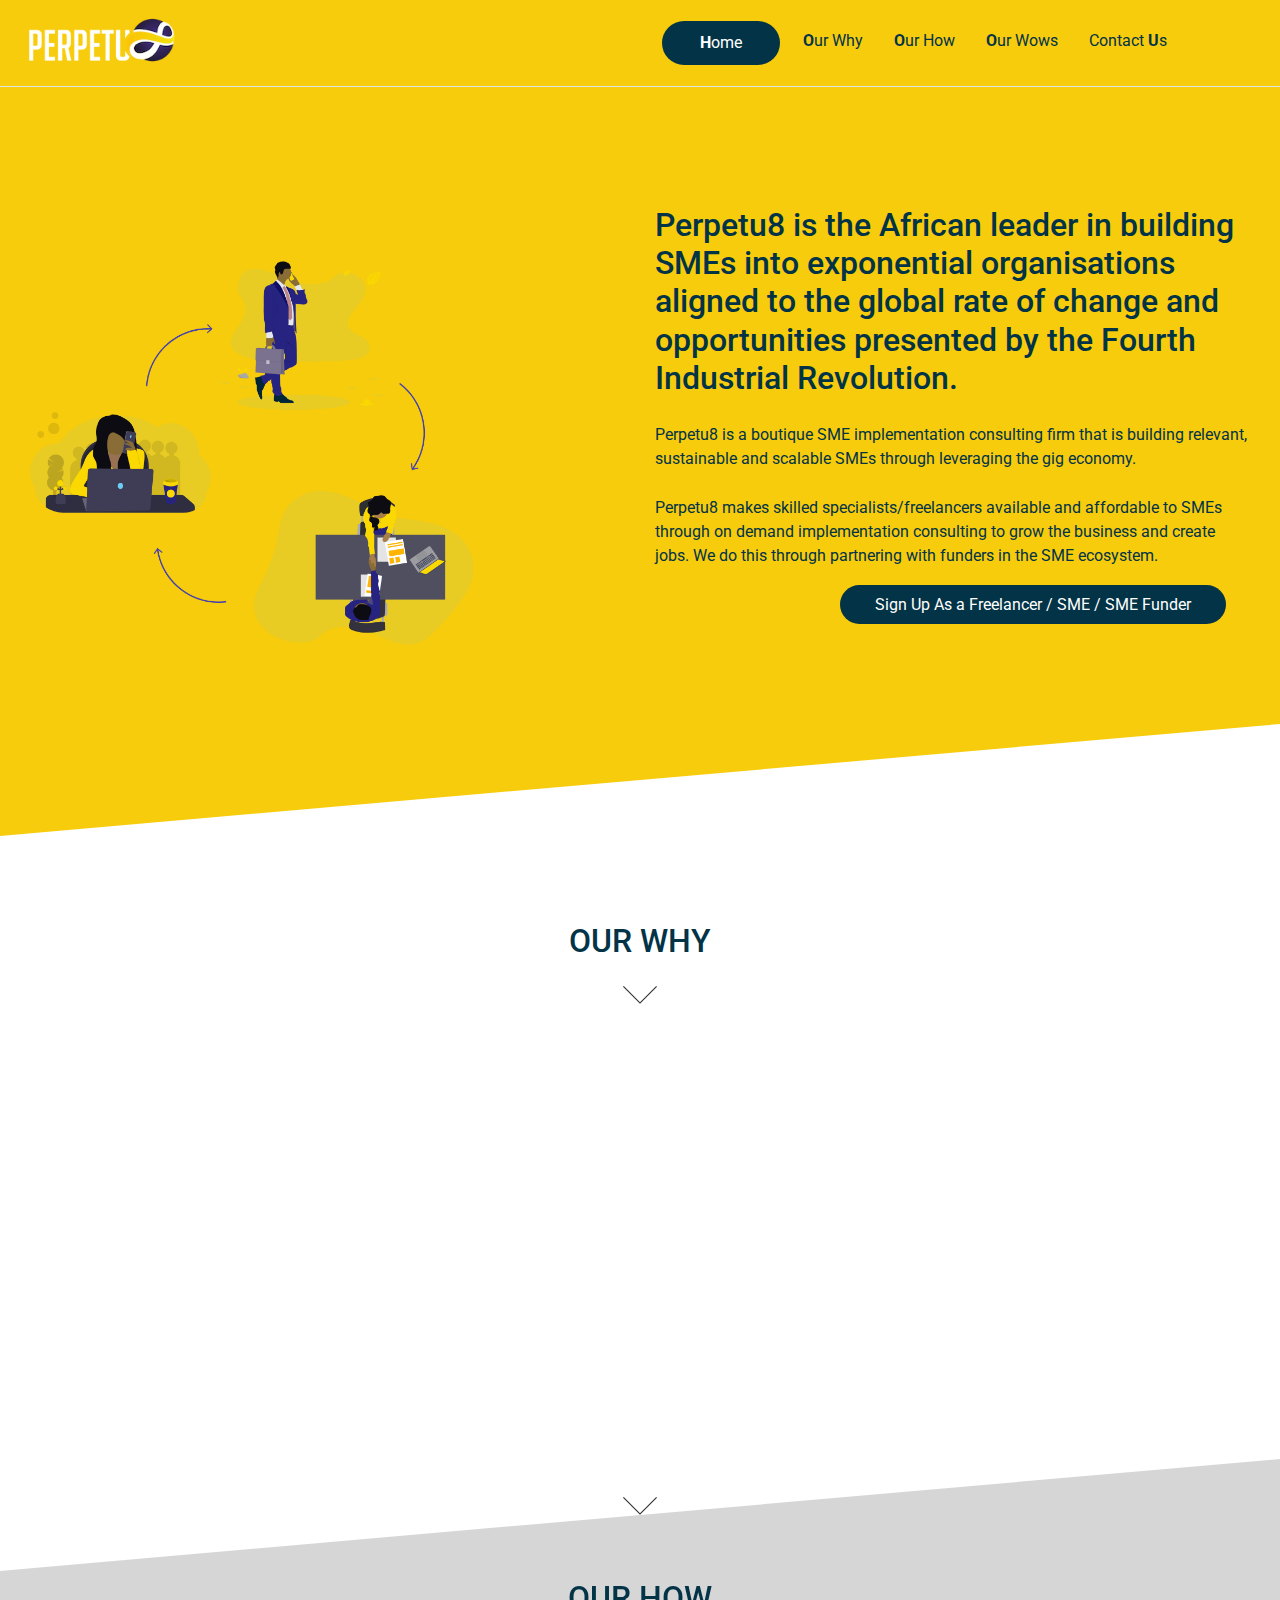
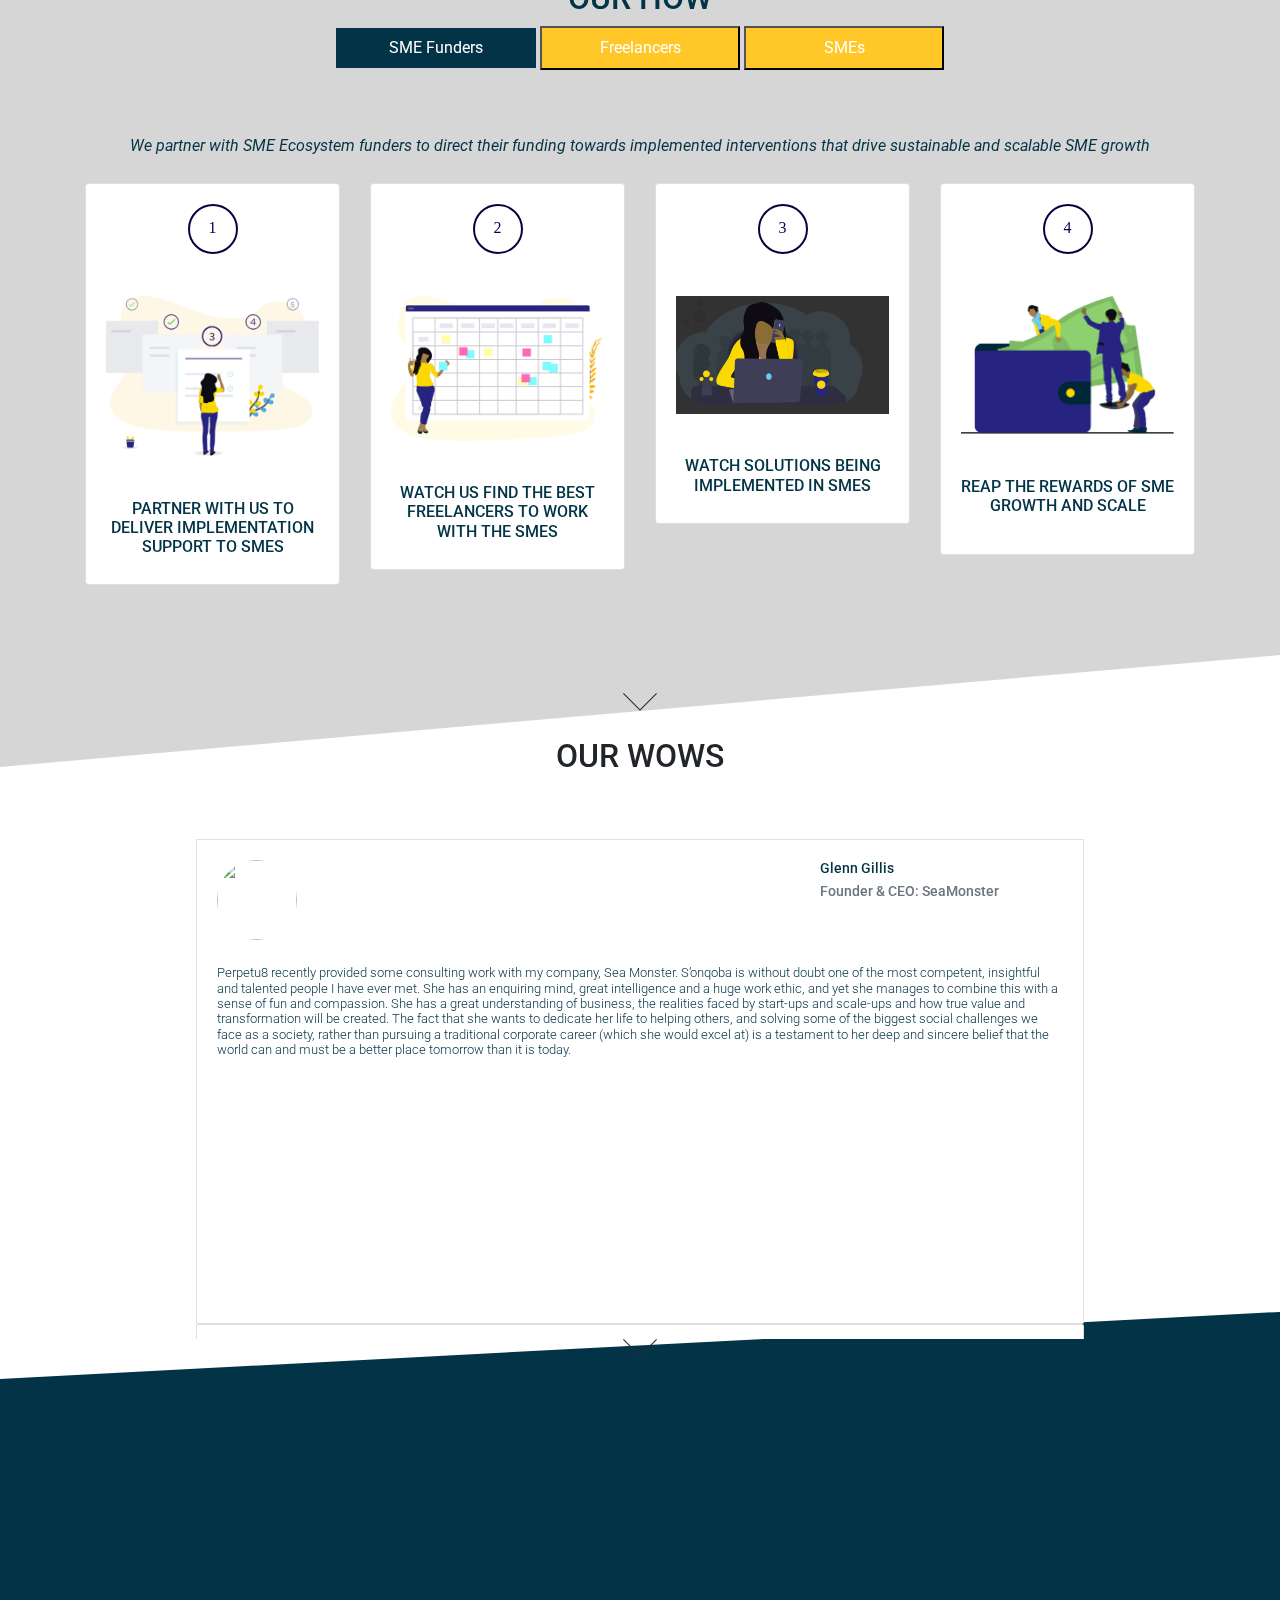
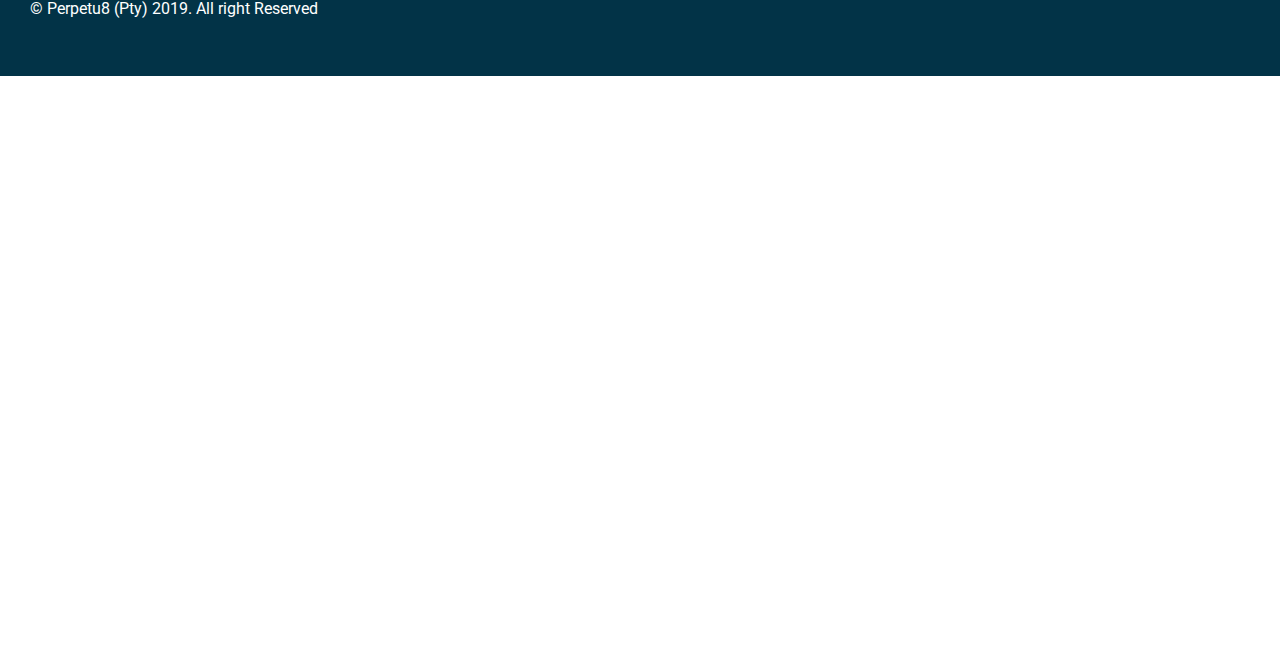
==== commit b5c1ff52: "our How section fix" ====
--- a/index1.html
+++ b/index1.html
@@ -67,35 +67,34 @@
                             <a class="nav-link" href="#section4"><b>O</b>ur Wows</a>
                         </li>
 
-                        <li class="nav-item">
+                       <!--  <li class="nav-item">
                             <a class="nav-link sign-up-form" href="#"><b>S</b>ign Up</a>
-                        </li>
+                        </li> -->
                         <li class="nav-item">
                             <a class="nav-link" href="#section5">Contact <b>U</b>s </a>
                         </li>
                         <li class="nav-item">
                             <a href="https://www.facebook.com/perpetu8">
-                                <span style="color:#3C5A99; font-size:30px;margin-right: 2%;"> <i
-                                        class="fab fa-facebook"></i></span>
+                                <span class="iconspan"> <i class="fa fa-facebook"></i></span>
                             </a>
                         </li>
 
                         <li class="nav-item">
                             <a href="https://www.linkedin.com/company/perpetu8/">
-                                <span style="color:#4875B4; font-size:30px;margin-right: 2%;"> <i
-                                        class="fab fa-linkedin-square"></i></span>
+                                <span class="iconspan"> <i
+                                        class="fa fa-linkedin"></i></span>
                             </a>
                         </li>
                         <li class="nav-item">
                             <a href="https://www.instagram.com/perpetu8_africa">
-                                <span style="color:#4E433C; font-size:30px;margin-right: 2%;"> <i
-                                        class="fab fa-instagram"></i></span>
+                                <span class="iconspan"> <i
+                                        class="fa fa-instagram"></i></span>
                             </a>
                         </li>
                         <li class="nav-item">
                             <a href="https://twitter.com/Perpetu8_Africa">
-                                <span style="color:#33CCFF; font-size:30px;margin-right: 2%;"> <i
-                                        class="fab fa-twitter-square"></i></span>
+                                <span class="iconspan"> <i
+                                        class="fa fa-twitter"></i></span>
                             </a>
                         </li>
                     </ul>
@@ -139,20 +138,26 @@
 
                 </div>
             </div>
+            <div class="col-12" style="padding:0%">
+                <img class="mx-auto d-block" src="./assets/imgs/arrow-down.png" alt="" srcset="">
+            </div>
         </header>
 
         <!-- Stats -->
         <section id="section2" class="stats">
-            <div class="col-12" style="padding:3%">
-                <img class="mx-auto d-block" src="./assets/imgs/arrow-down.png" alt="" srcset="">
-            </div>
+           
             <div class="main-text">
                 <h2 class="text-center">OUR WHY</h2>
             </div>
             <div class="row">
-                <div class="col-sm-4">
-                        <div class="card" data-aos="fade-right">
+                <div class="col-sm-6 carddiv">
+                        <div class="card" data-aos="fade-up-right"
+                        data-aos-easing="ease-in-sine"
+                        data-aos-offset="300"
+                        data-aos-delay="100"
+                        >
                                 <div class="card-body ">
+                                        <img class="ourwhyIcon" src="./assets/imgs/illustration-2.png" >
                                     <h6 class="font-weight-light sourcetitle"> Africa holds 10.1% of the world’s freelancers.
                                         Higher than
                                         North
@@ -161,8 +166,32 @@
                                     <h6 class="font-weight-bold source">- The Payoneer Freelancer Income Survey 2018</h6>
                                 </div>
                             </div>
-                            <div class="card" data-aos="fade-right">
+                            <div class="card" 
+                            data-aos="fade-up-right"
+                            data-aos-easing="ease-in-sine"
+                            data-aos-delay="1000"
+                            >
                                 <div class="card-body font-weight-bold">
+                                        <img class="ourwhyIcon" src="./assets/imgs/illustration-2.png" >
+                                    <h6 class="font-weight-light "> In line with exponential growth in technology and
+                                        the
+                                        abundance
+                                        of opportunities, successful SMEs are exponential organisations with scalable systems,
+                                        processes, structures, people, culture, KPIs. Exponential Organisations scale at a
+                                        minimum,
+                                        10x better than their peers in the same space. </h6>
+                                    <h6 class="font-weight-bold source">- Exponential Organisations: Why New Organizations Are
+                                        Ten Times Better, Faster, Cheaper Than Yours (and What to Do About It) - Salim Ismail
+                                    </h6>
+                                </div>
+                            </div>
+                            <div class="card" 
+                            data-aos="fade-up-right"
+                            data-aos-easing="ease-in-sine"
+                            data-aos-delay="2000"
+                            >
+                                <div class="card-body font-weight-bold">
+                                        <img class="ourwhyIcon" src="./assets/imgs/illustration-2.png" >
                                     <h6 class="font-weight-light sourcetitle">Freelance market brought in $5 billion into Africa
                                         by 2016.
                                     </h6>
@@ -171,35 +200,32 @@
         
                                 </div>
                             </div>
-                            <div class="card" data-aos="fade-right">
-                                <div class="card-body font-weight-bold">
-                                    <h6 class="font-weight-light sourcetitle"> 47% of working millennials freelance in some
-                                        capacity. </h6>
-                                    <h6 class="font-weight-bold source">- Freelancing in America:2017 </h6>
-                                </div>
-                            </div>
-                </div>
-                <div class="col-sm-4">
+                </div>
+              <!--   <div class="col-sm-4 carddiv">
                      <img class="illustration-2" src="./assets/imgs/illustration-2.png" alt="" srcset=""> 
-                </div>
-                <div class="col-sm-4 p-5">
-                    
-                    <div class="card" data-aos="fade-left">
+                </div> -->
+                <div class="col-sm-6 carddiv" 
+                data-aos="fade-up-left"
+                data-aos-easing="ease-in-out"
+                data-aos-offset="300"
+                data-aos-delay="500"
+                >
+                    <div class="card">
                         <div class="card-body font-weight-bold">
-                            <h6 class="font-weight-light sourcetitle"> In line with exponential growth in technology and
-                                the
-                                abundance
-                                of opportunities, successful SMEs are exponential organisations with scalable systems,
-                                processes, structures, people, culture, KPIs. Exponential Organisations scale at a
-                                minimum,
-                                10x better than their peers in the same space. </h6>
-                            <h6 class="font-weight-bold source">- Exponential Organisations: Why New Organizations Are
-                                Ten Times Better, Faster, Cheaper Than Yours (and What to Do About It) - Salim Ismail
-                            </h6>
-                        </div>
-                    </div>
-                    <div class="card" data-aos="fade-left">
+                                <img class="ourwhyIcon" src="./assets/imgs/illustration-2.png" >
+                            <h6 class="font-weight-light sourcetitle"> 47% of working millennials freelance in some
+                                capacity. </h6>
+                            <h6 class="font-weight-bold source">- Freelancing in America:2017 </h6>
+                        </div>
+                    </div>
+                  
+                    <div class="card" 
+                    data-aos="fade-up-left"
+                    data-aos-easing="ease-in-out"
+                    data-aos-delay="1500"
+                    >
                         <div class="card-body font-weight-bold">
+                                <img class="ourwhyIcon" src="./assets/imgs/illustration-2.png" >
                             <h6 class="font-weight-light sourcetitle"> South African SMEs face pressures in accessing,
                                 affording and
                                 securing the right skills for their businesses. The demand for certain skills far
@@ -209,8 +235,13 @@
                                 Africa, 2016</h6>
                         </div>
                     </div>
-                    <div class="card" data-aos="fade-left">
+                    <div class="card" 
+                    data-aos="fade-up-left"
+                    data-aos-easing="ease-in-out"
+                    data-aos-delay="2500"
+                    >
                         <div class="card-body font-weight-bold">
+                                <img class="ourwhyIcon" src="./assets/imgs/illustration-2.png" >
                             <h6 class="font-weight-light sourcetitle">Staff on demand (freelancers) allows for speed,
                                 functionality
                                 and
@@ -221,6 +252,9 @@
                     </div>
                 </div>
             </div>
+            <div class="col-12" style="margin-top: 6%;margin-bottom: -5%;">
+                <img class="mx-auto d-block" src="./assets/imgs/arrow-down.png" alt="" srcset="">
+            </div>
 
         </section>
 
@@ -229,28 +263,7 @@
         <section id="section3" class="how-to-use">
             <div class="main-text">
                 <h2 class="text-center">OUR HOW</h2>
-                <div class="container">
-                    <p class="text-center">
-                        <i>
-                            We partner with SME Ecosystem funders to direct their funding towards implemented
-                            interventions
-                            that drive sustainable and scalable SME growth
-                        </i>
-                    </p>
-                    <p class="text-center">
-                        <i>
-                            We create a marketplace for freelancers to work with and create value for SMEs to position
-                            them as exponential in Africa
-                        </i>
-                    </p>
-                    <p class="text-center">
-                        <i>
-                            We roll up our sleeves to implement solutions to SMEs biggest issues to drive them to scale
-                            and to be positioned for
-                            exponential growth.
-                        </i>
-                    </p>
-                </div>
+                
                 <!-- <p class="text-center">Select</p> -->
                 <!-- collapse example -->
 
@@ -272,6 +285,15 @@
             <!-- Funders-->
             <div id="freelancer" class="w3-container w3-border howtouse slide-in-right">
                 <div class="container">
+                        <div class="container">
+                                <p class="text-center">
+                                    <i>
+                                        We partner with SME Ecosystem funders to direct their funding towards implemented
+                                        interventions
+                                        that drive sustainable and scalable SME growth
+                                    </i>
+                                </p>
+                            </div>
                     <div id="freelancers" class="row text-center">
                         <div class="col-sm-3">
                             <div class="card card-size">
@@ -335,6 +357,14 @@
             <!-- Freelancers-->
             <div id="business" class="w3-container w3-border howtouse slide-in-right" style="display:none">
                 <div class="container">
+                        <div class="container">
+                                <p class="text-center">
+                                    <i>
+                                        We create a marketplace for freelancers to work with and create value for SMEs to position
+                                        them as exponential in Africa
+                                    </i>
+                                </p>
+                            </div>
                     <div id="freelancers" class="row text-center">
                         <div class="col-sm-3">
                             <div class="card card-size">
@@ -409,6 +439,16 @@
             <!-- SMEs-->
             <div id="sme" class="w3-container w3-border howtouse slide-in-right" style="display:none">
                 <div class="container">
+                        <div class="container">
+
+                                <p class="text-center">
+                                    <i>
+                                        We roll up our sleeves to implement solutions to SMEs biggest issues to drive them to scale
+                                        and to be positioned for
+                                        exponential growth.
+                                    </i>
+                                </p>
+                            </div>
                     <div id="smes" class="row text-center">
                         <div class="col-sm-3">
                             <div class="card card-size">
@@ -481,7 +521,9 @@
                 </div>
             </div>
 
-
+            <div class="col-12" style="padding:0%">
+                <img class="mx-auto d-block" src="./assets/imgs/arrow-down.png" alt="" srcset="">
+            </div>
 
         </section>
 
@@ -623,77 +665,12 @@
                 </div>
 
 
-                <!--                 <div class="container-caro">
-
-                    <div class="carousel-wrapper">
-                        <ul id="templates">
-
-                            <div class="col-sm">
-                                    <div class="card1">
-                                            <div class="card-body ">
-                                                    <span><img class="Card-image" src="./assets/imgs/Glenn.jpeg"> </span>
-                                                    <span class="title-sub">
-                                                        <h5 class="card-title source">Glenn Gillis </h5>
-                                                         <h6 class="card-subtitle mb-2 text-muted source">Founder & CEO: SeaMonster</h6> 
-                                                    </span>
-                                                <h6 class="font-weight-light "> 
-                                                        <i>Perpetu8 recently provided some consulting work with my company, Sea Monster. S’onqoba is without doubt one of the most competent, insightful and talented people I have ever met. She has an enquiring mind, great intelligence and a huge work ethic, and yet she manages to combine this with a sense of fun and compassion. She has a great understanding of business, the realities faced by start-ups and scale-ups and how true value and transformation will be created. The fact that she wants to dedicate her life to helping others, and solving some of the biggest social challenges we face as a society, rather than pursuing a traditional corporate career (which she would excel at) is a testament to her deep and sincere belief that the world can and must be a better place tomorrow than it is today. </i>
-                                                </h6>
-                                               <h6 class="font-weight-bold source">- Glenn Gillis, Founder & CEO: SeaMonster</h6> 
-                                            </div>
-                                        </div>
-
-                            </div>
-
-                            <div class="col-sm">
-                                    <div class="card1">
-                                            <div class="card-body ">
-                                                    <span><img class="Card-image" src="./assets/imgs/Glenn.jpeg"> </span>
-                                                    <span class="title-sub">
-                                                        <h5 class="card-title source">Glenn Gillis </h5>
-                                                         <h6 class="card-subtitle mb-2 text-muted source">Founder & CEO: SeaMonster</h6> 
-                                                    </span>
-                                                <h6 class="font-weight-light "> 
-                                                        <i>Perpetu8 recently provided some consulting work with my company, Sea Monster. S’onqoba is without doubt one of the most competent, insightful and talented people I have ever met. She has an enquiring mind, great intelligence and a huge work ethic, and yet she manages to combine this with a sense of fun and compassion. She has a great understanding of business, the realities faced by start-ups and scale-ups and how true value and transformation will be created. The fact that she wants to dedicate her life to helping others, and solving some of the biggest social challenges we face as a society, rather than pursuing a traditional corporate career (which she would excel at) is a testament to her deep and sincere belief that the world can and must be a better place tomorrow than it is today. </i>
-                                                </h6>
-                                               <h6 class="font-weight-bold source">- Glenn Gillis, Founder & CEO: SeaMonster</h6> 
-                                            </div>
-                                        </div>
-
-                            </div>
-
-
-
-
-
-                        </ul>
-                    </div>
-                    <div class="arrow" id="carousel-left">
-                        <svg width="18px" height="36px" viewBox="0 0 18 36" version="1.1"
-                            xmlns="http://www.w3.org/2000/svg" xmlns:xlink="http://www.w3.org/1999/xlink">
-                            <path
-                                d="M5.21052632,0.947368421 C5.21052632,0.947368421 3.07894737,-1.18421053 0.947368421,0.947368421 C-1.18421053,3.07894737 0.947368421,5.21052632 0.947368421,5.21052632 L10.0132398,17.1509422 C10.3692729,17.6198639 10.367278,18.3827635 10.0132398,18.8490578 L0.947368421,30.7894737 C0.947368421,30.7894737 -1.18421053,32.9210526 0.947368421,35.0526316 C3.07894737,37.1842105 5.21052632,35.0526316 5.21052632,35.0526316 L17.365768,18.8456427 C17.7160447,18.3786071 17.7088441,17.6117921 17.365768,17.1543573 L5.21052632,0.947368421 Z"
-                                id="icon-single-arrow-22px" fill="#3D4752"
-                                transform="translate(9.000000, 18.000000) scale(-1, 1) translate(-9.000000, -18.000000) ">
-                            </path>
-                        </svg>
-                    </div>
-                    <div class="arrow showing" id="carousel-right">
-
-                        <svg width="18px" height="36px" viewBox="0 0 18 36" version="1.1"
-                            xmlns="http://www.w3.org/2000/svg" xmlns:xlink="http://www.w3.org/1999/xlink">
-                            <path
-                                d="M5.21052632,0.947368421 C5.21052632,0.947368421 3.07894737,-1.18421053 0.947368421,0.947368421 C-1.18421053,3.07894737 0.947368421,5.21052632 0.947368421,5.21052632 L10.0132398,17.1509422 C10.3692729,17.6198639 10.367278,18.3827635 10.0132398,18.8490578 L0.947368421,30.7894737 C0.947368421,30.7894737 -1.18421053,32.9210526 0.947368421,35.0526316 C3.07894737,37.1842105 5.21052632,35.0526316 5.21052632,35.0526316 L17.365768,18.8456427 C17.7160447,18.3786071 17.7088441,17.6117921 17.365768,17.1543573 L5.21052632,0.947368421 Z"
-                                id="icon-single-arrow-22px" fill="#3D4752"></path>
-                        </svg>
-                    </div>
-                </div> -->
-
-
-
-            </div>
-
-
+
+            </div>
+
+            <div class="col-12" style="padding:0%">
+                <img class="mx-auto d-block" src="./assets/imgs/arrow-down.png" alt="" srcset="">
+            </div>
 
         </section>
 
@@ -714,21 +691,20 @@
                     <p class="text-right"> <!-- Our Social media - <br> -->
 
                         <a href="https://www.facebook.com/perpetu8">
-                            <span style="color:#3C5A99; font-size:30px;margin-right: 2%;"> <i
-                                    class="fab fa-facebook"></i></span>
+                            <span class="iconspan"> <i class="fa fa-facebook"></i></span>
                         </a>
 
                         <a href="https://www.linkedin.com/company/perpetu8/">
-                            <span style="color:#4875B4; font-size:30px;margin-right: 2%;"> <i
-                                    class="fab fa-linkedin-square"></i></span>
+                            <span class="iconspan"> <i
+                                    class="fa fa-linkedin"></i></span>
                         </a>
                         <a href="https://www.instagram.com/perpetu8_africa">
-                            <span style="color:#4E433C; font-size:30px;margin-right: 2%;"> <i
+                            <span class="iconspan"> <i
                                     class="fab fa-instagram"></i></span>
                         </a>
                         <a href="https://twitter.com/Perpetu8_Africa">
-                            <span style="color:#33CCFF; font-size:30px;margin-right: 2%;"> <i
-                                    class="fab fa-twitter-square"></i></span>
+                            <span class="iconspan"> <i
+                                    class="fab fa-twitter"></i></span>
                         </a>
                     </p>
                 </div>
--- a/assets/css/style.css
+++ b/assets/css/style.css
@@ -33,6 +33,7 @@
   width: 100% !important;
   z-index: 3;
   background-color: #f7cc0c;
+  border-bottom: 1px solid #dce4ec;
 }
 .header-content {
   padding-top: 6%;
@@ -42,8 +43,7 @@
    color: #023347 !important;
 }
 .sourcetitle{
-  font-size:17px;
-  color: #023347 !important;
+  margin-top:3%;
 }
 .font-weight-light {
   font-weight: 300!important;
@@ -96,13 +96,14 @@
   padding: 10px 35px !important;
   color: #fff !important;
   border-radius: 50px;
-  background-color: skyblue;
- font-family: 'Roboto', sans-serif;
-}
+  background-color: #023347;
+ font-family: 'Roboto', sans-serif;
+}
+
 
 .custom-btn:hover{
   text-decoration: none;
-  /* background-color: #080141; */
+ /*  background-color: #023347; */
 }
 
 #header {
@@ -159,7 +160,7 @@
 .stats {
   position: relative;
   width: 100%;
-  height: 160vh;
+  /*height: 160vh;*/
   padding-top: 8%;
 /*   background: url(../imgs/illustration-2.png);
  */  background-repeat: no-repeat;
@@ -172,7 +173,10 @@
  font-family: 'Roboto', sans-serif;
  
 }
-
+.carddiv{
+  padding-right: 26px !important;
+    padding-left: 26px !important;
+}
 .main-text {
   margin-bottom: 5%;
  font-family: 'Roboto', sans-serif;
@@ -192,7 +196,7 @@
   position: relative;
   width: 100%;
   color: rgb(3, 3, 95);
-  box-shadow: 0 14px 28px rgba(0, 0, 0, 0.25), 0 10px 10px rgba(0, 0, 0, 0.22);
+ /*  box-shadow: 0 14px 28px rgba(0, 0, 0, 0.25), 0 10px 10px rgba(0, 0, 0, 0.22); */
  font-family: 'Roboto', sans-serif;
 }
 
@@ -203,9 +207,9 @@
   height: 485px;
 
   position: relative;
-
+border: 1px solid rgba(0,0,0,.125);
   color: rgb(3, 3, 95);
-  box-shadow: 0 14px 28px rgba(0, 0, 0, 0.25), 0 10px 10px rgba(0, 0, 0, 0.22);
+  /* box-shadow: 0 14px 28px rgba(0, 0, 0, 0.25), 0 10px 10px rgba(0, 0, 0, 0.22); */
  font-family: 'Roboto', sans-serif;
 }
 
@@ -218,6 +222,7 @@
   padding-top: 5%;
   color: #023347;
  font-family: 'Roboto', sans-serif;
+ margin-top:5%;
 }
 
 .how-to-use::after {
@@ -285,9 +290,14 @@
   width: 100%;
   height: auto;
   padding-top: 2%;
-  margin-bottom: 35vh;
- font-family: 'Roboto', sans-serif;
-}
+  margin-bottom: 11vh;
+ font-family: 'Roboto', sans-serif;
+}
+.ourwhyIcon{
+  width: 15%;
+  float: left;
+}
+
 
 /* Contact us */
 
@@ -386,3 +396,8 @@
 .padding-arround{
   padding: 0 10% !important;
 }
+.iconspan{
+  color:#fff; 
+  font-size:22px;
+  margin-right: 2%;
+}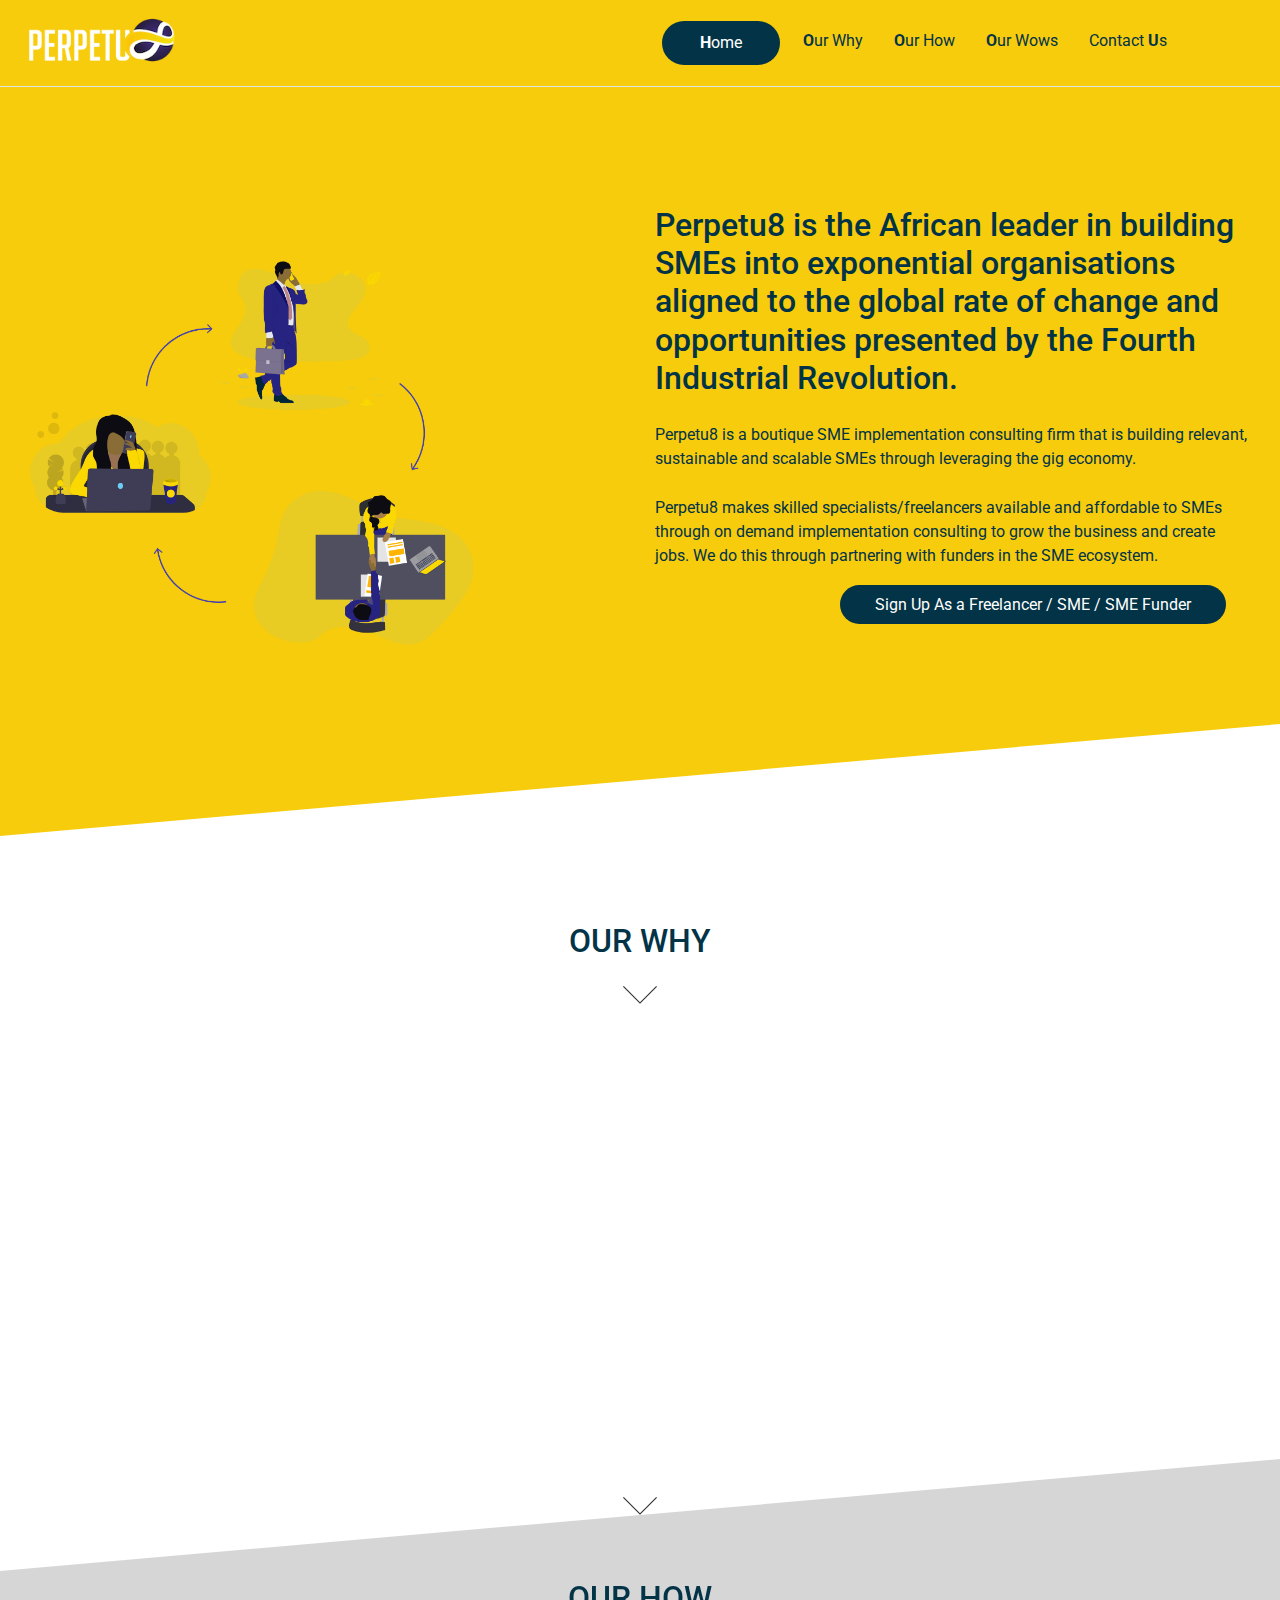
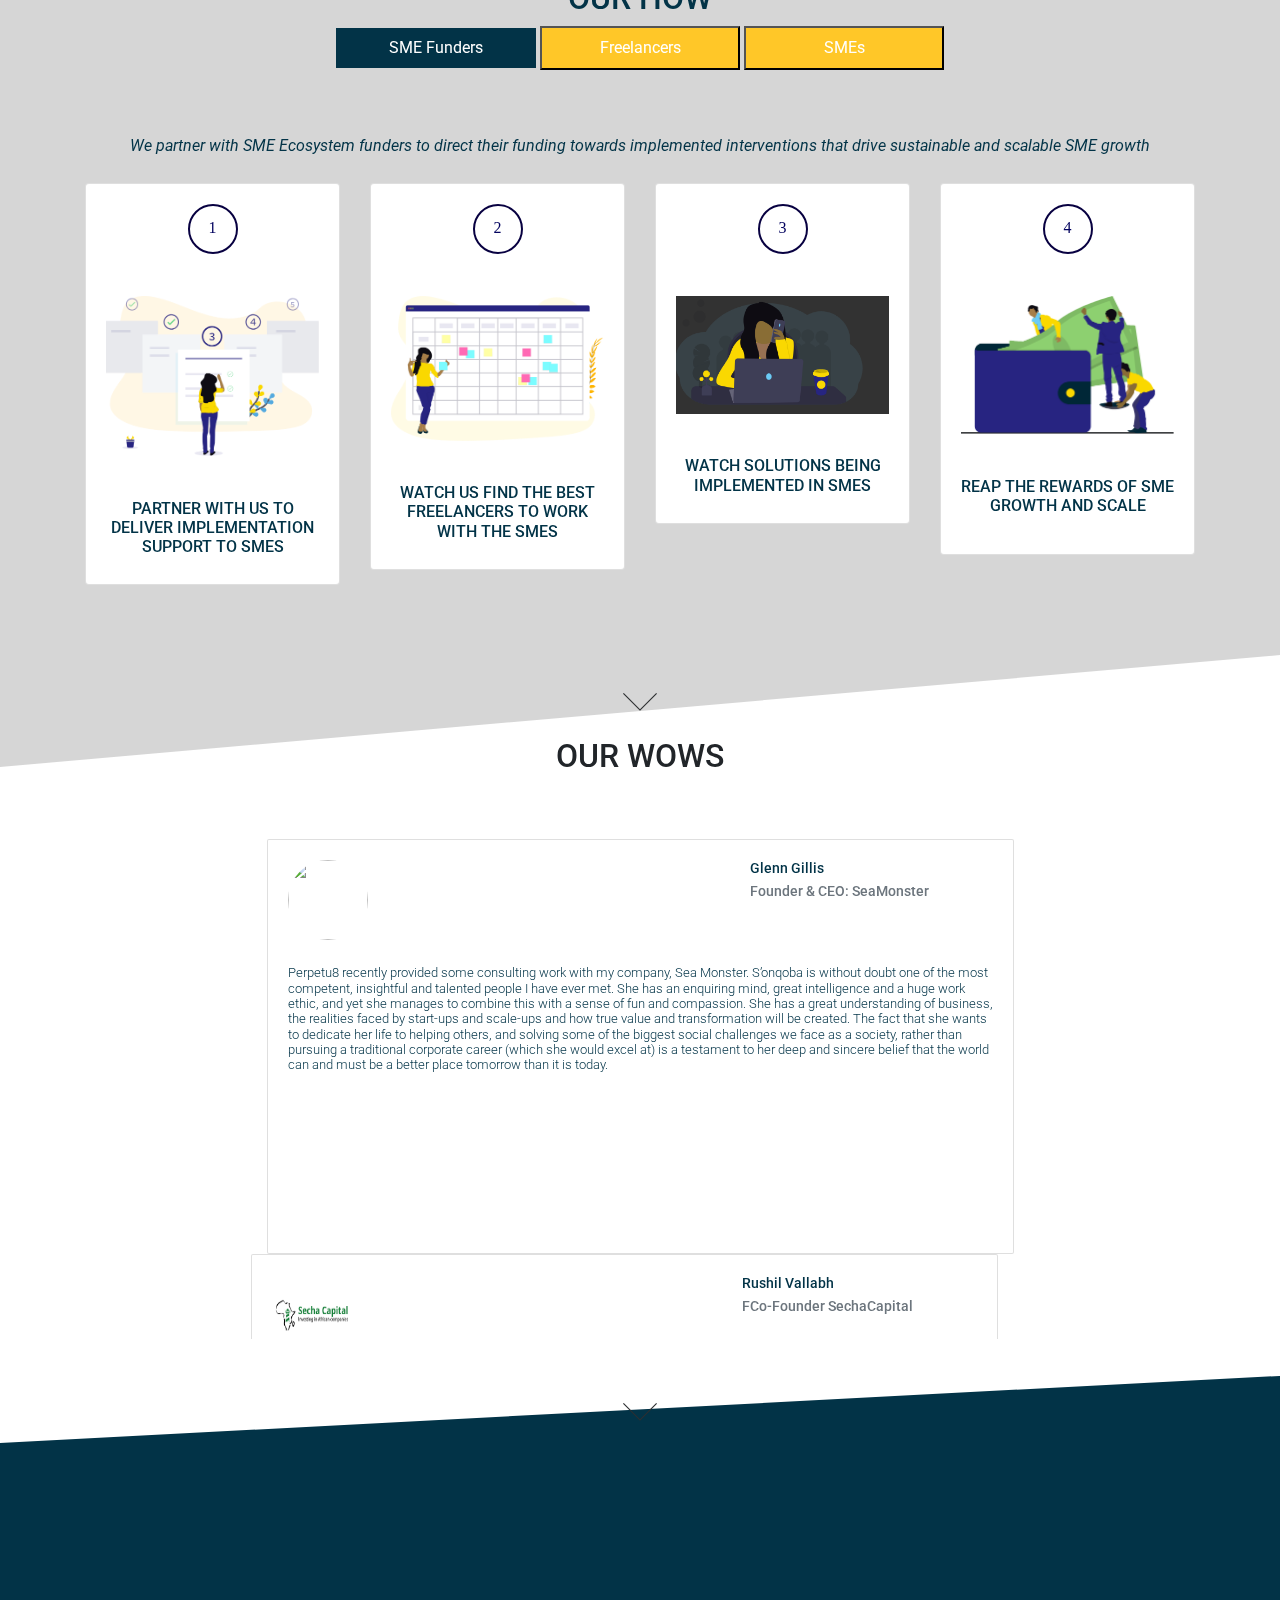
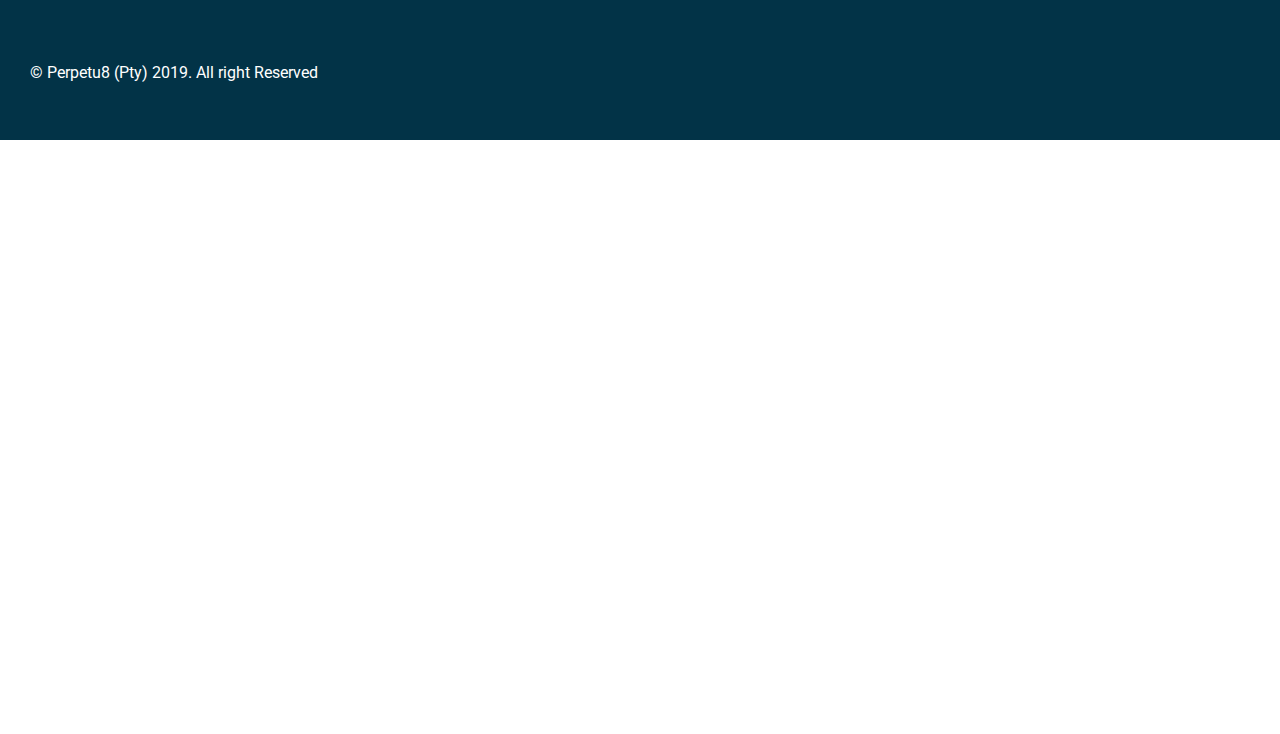
==== commit 8dc566e9: "our wows fix" ====
--- a/index1.html
+++ b/index1.html
@@ -536,7 +536,7 @@
 
             </div>
 
-            <div class="container">
+            <div class="container1">
 
                 <!-- Slider main container -->
                 <div class="swiper-container">
@@ -545,7 +545,7 @@
                         <!-- Slides -->
                         <div class="swiper-slide">
                             <div class="col-sm padding-arround">
-                                <div class="card1">
+                                <div class="card1 fcard">
                                     <div class="card-body ">
                                         <span><img class="Card-image" src="./assets/imgs/Glenn.jpeg"> </span>
                                         <span class="title-sub">
@@ -576,7 +576,7 @@
                         </div>
                         <div class="swiper-slide">
                             <div class="col-sm padding-arround">
-                                <div class="card1">
+                                <div class="card1 scard">
                                     <div class="card-body ">
                                         <span><img class="Card-image" src="./assets/imgs/image1.jpeg"> </span>
                                         <span class="title-sub">
@@ -668,7 +668,7 @@
 
             </div>
 
-            <div class="col-12" style="padding:0%">
+            <div class="col-12" style="padding-top:5%">
                 <img class="mx-auto d-block" src="./assets/imgs/arrow-down.png" alt="" srcset="">
             </div>
 
--- a/assets/css/style.css
+++ b/assets/css/style.css
@@ -204,7 +204,7 @@
   background: #fff;
   border-radius: 2px;
   display: inline-block;
-  height: 485px;
+  height: 415px;
 
   position: relative;
 border: 1px solid rgba(0,0,0,.125);
@@ -400,4 +400,18 @@
   color:#fff; 
   font-size:22px;
   margin-right: 2%;
+}
+.container1{
+  width: 76%;
+  /* padding-right: 15px;
+    padding-left: 15px; */
+    margin-right: auto;
+    margin-left: auto;
+}
+.fcard{
+  width: 96%;
+  margin-left: 1em;
+}
+.scard{
+  width: 96%;
 }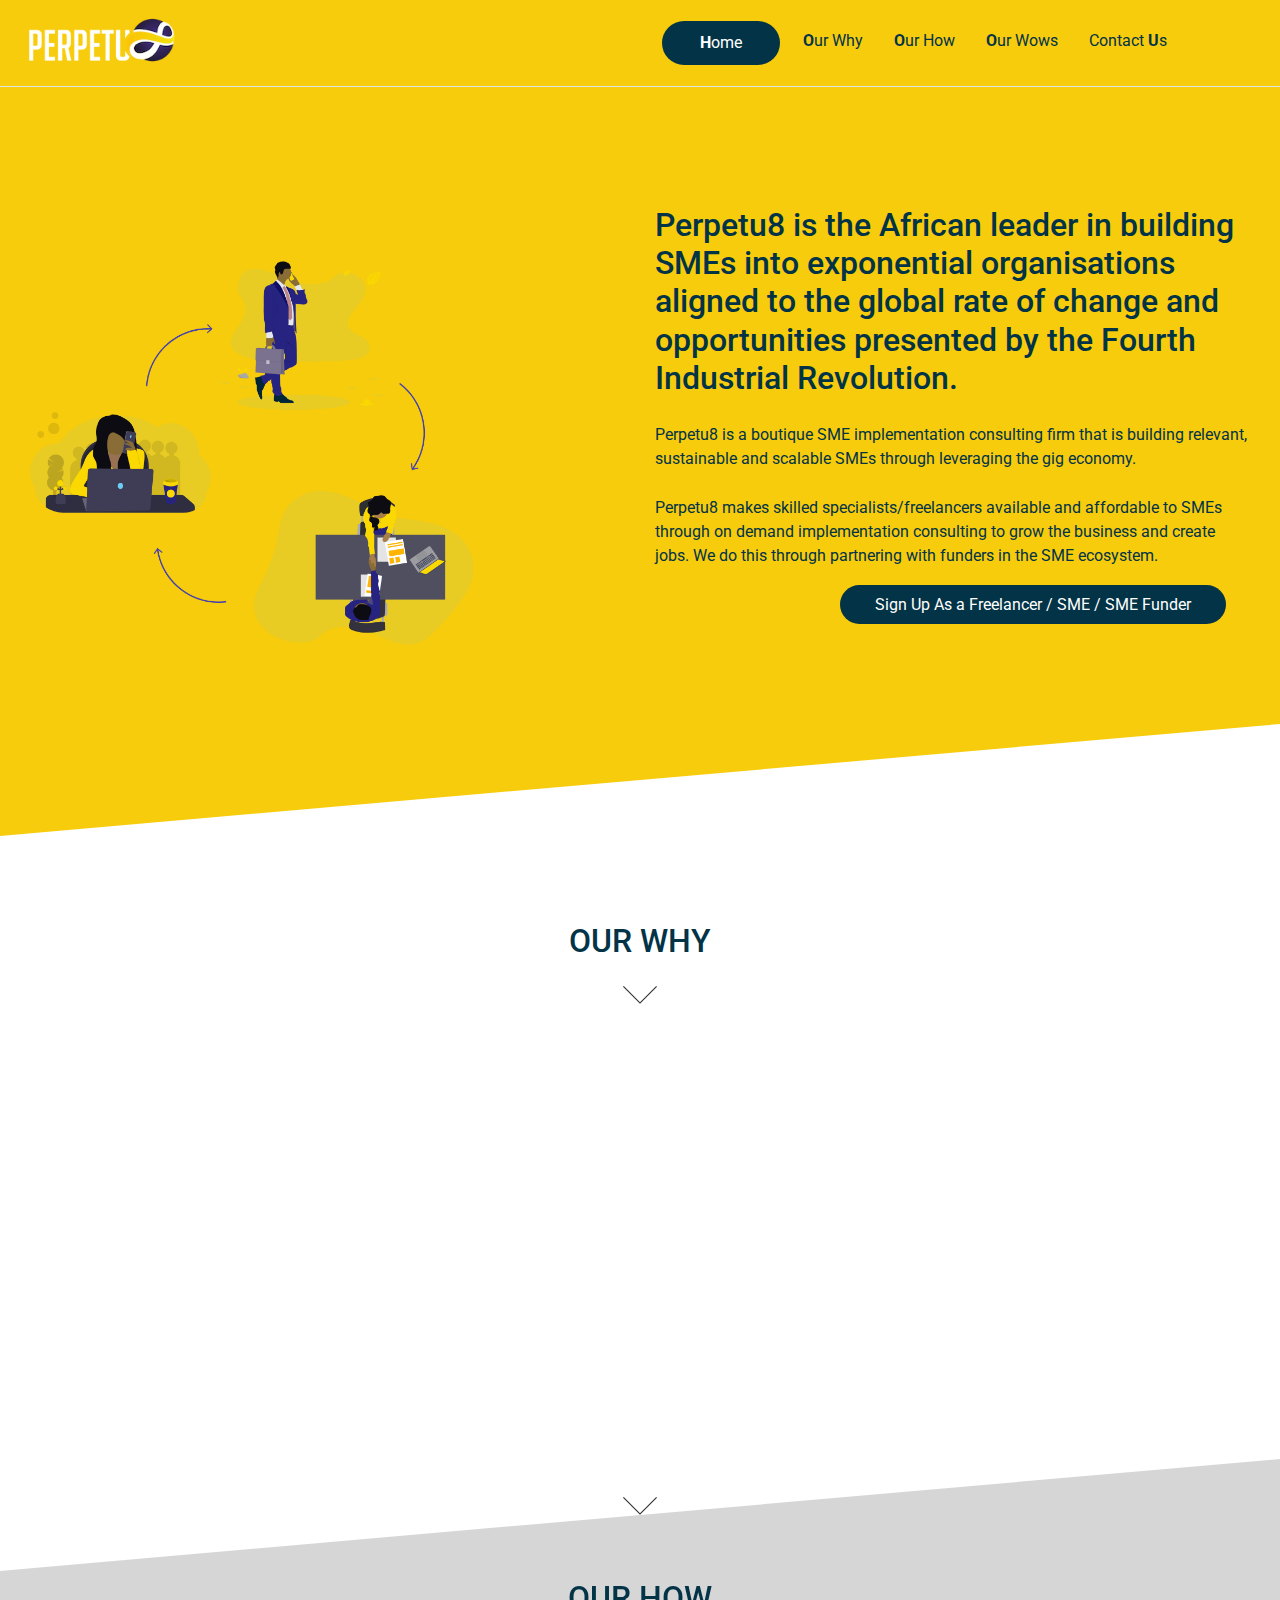
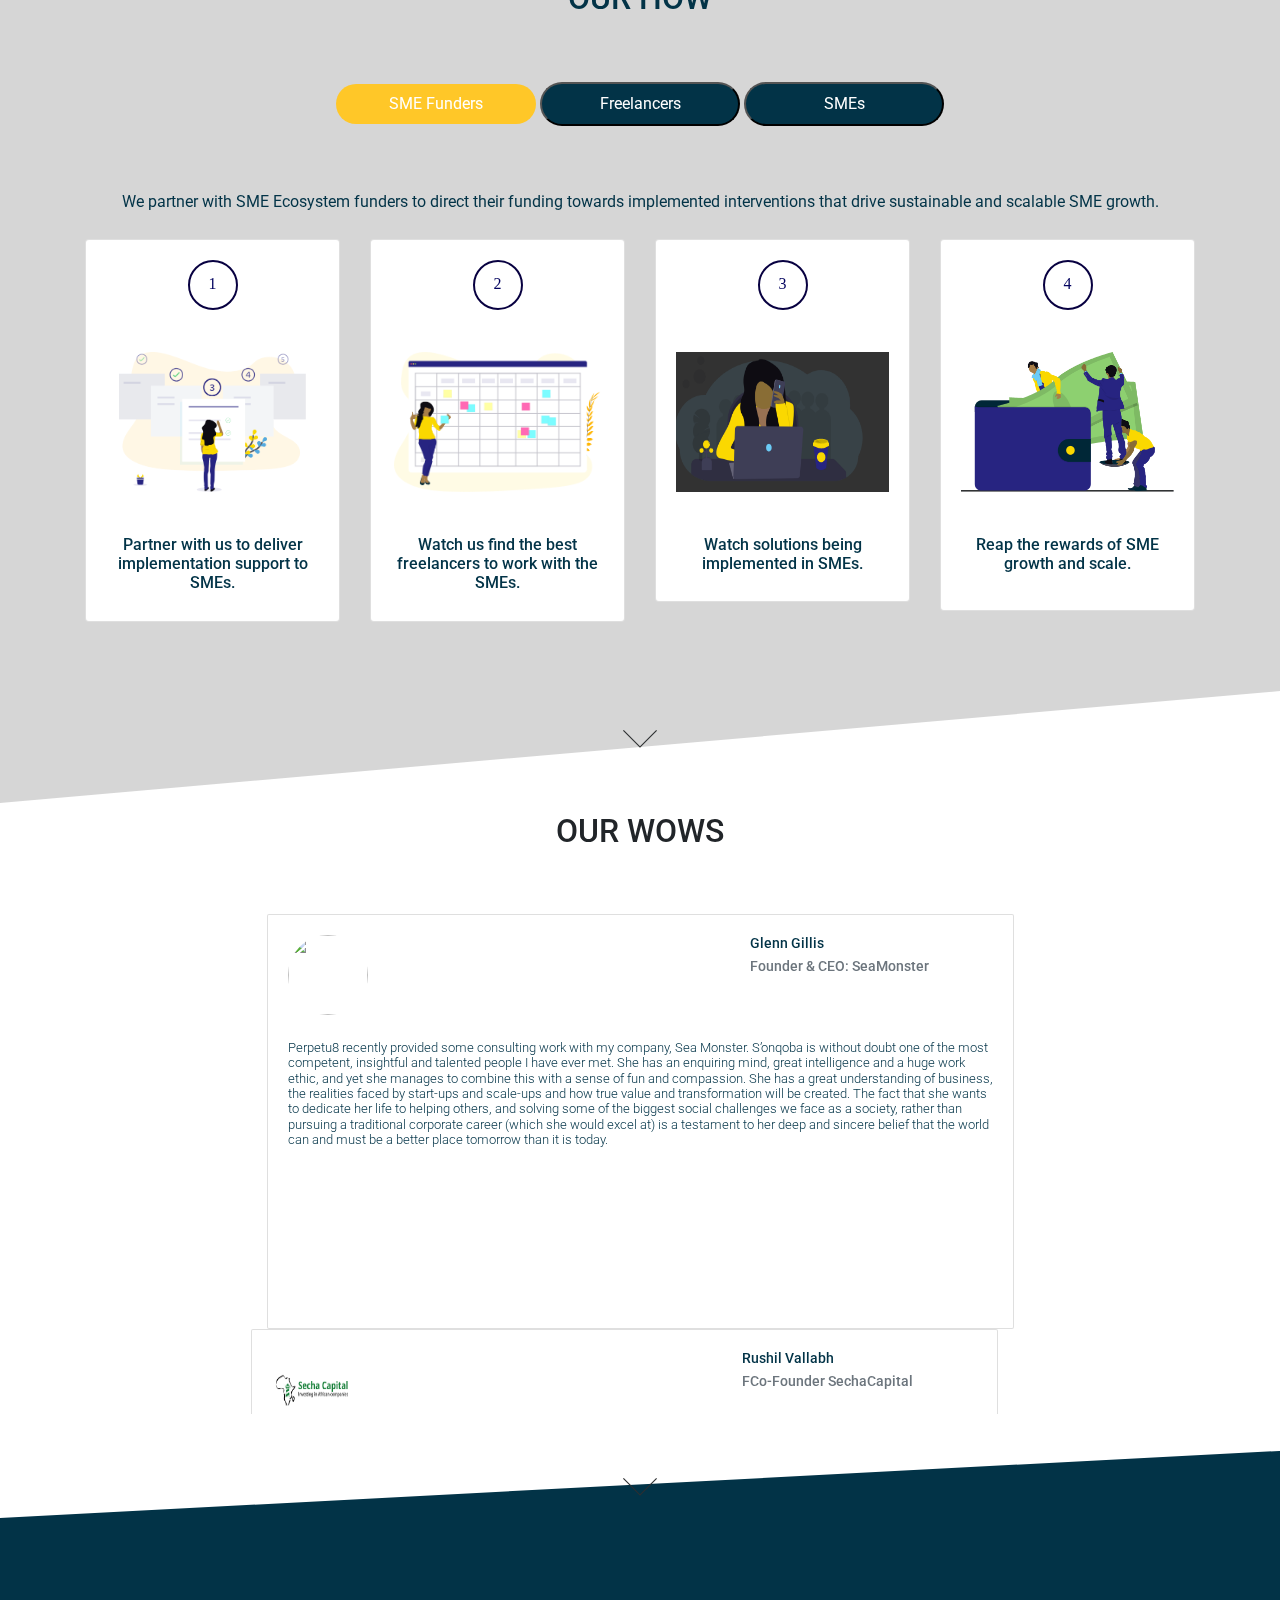
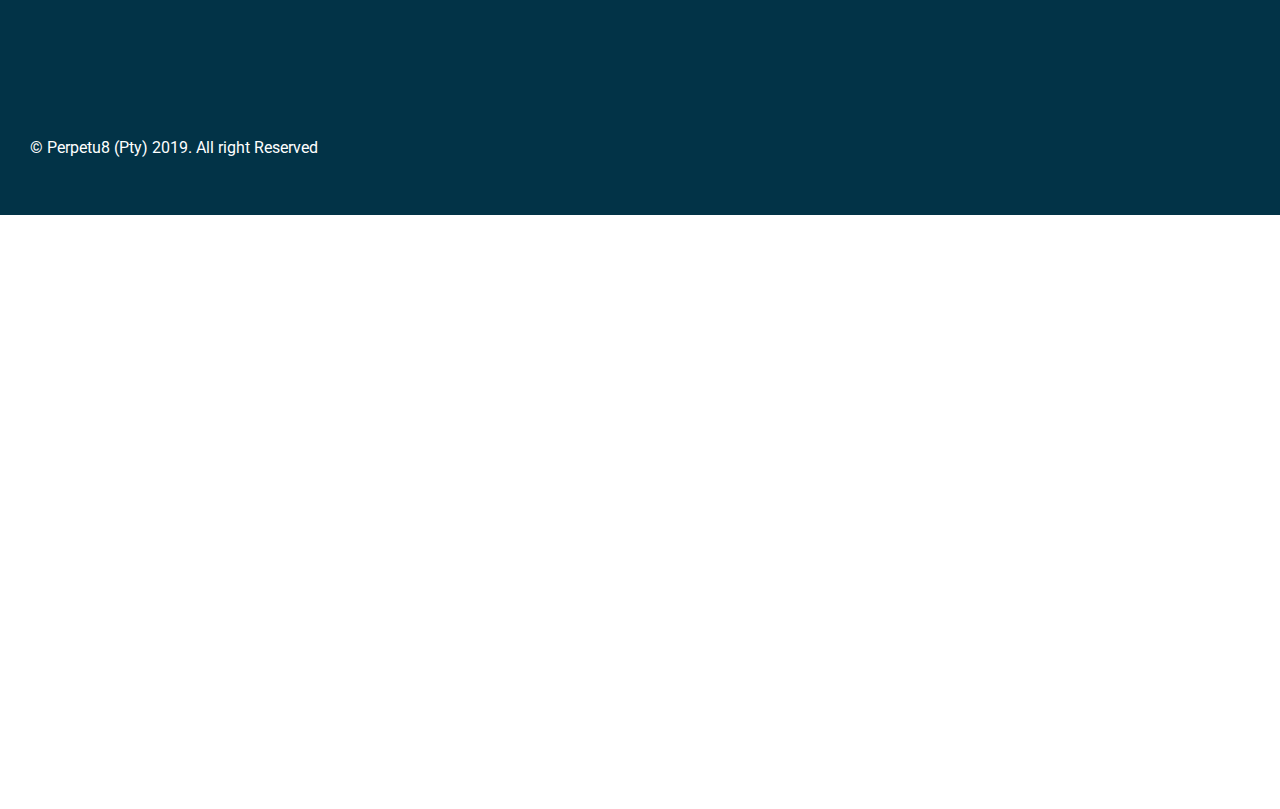
==== commit 0343f04c: "our why fixes" ====
--- a/index1.html
+++ b/index1.html
@@ -273,7 +273,9 @@
                 <button class="btn btn-default" data-toggle="collapse" data-target="#collapsible">Close</button>
             </div> -->
 
-                <div class="w3-bar w3-black">
+              
+            </div>
+            <div class="w3-bar w3-black selectmenu">
                     <button class="w3-bar-item w3-button tablink w3-red" onclick="openCity(event,'freelancer')">SME
                         Funders</button>
                     <button class="w3-bar-item w3-button tablink"
@@ -281,17 +283,16 @@
                     <button class="w3-bar-item w3-button tablink" onclick="openCity(event,'sme')">SMEs</button>
 
                 </div>
-            </div>
             <!-- Funders-->
             <div id="freelancer" class="w3-container w3-border howtouse slide-in-right">
                 <div class="container">
                         <div class="container">
                                 <p class="text-center">
-                                    <i>
+                                   
                                         We partner with SME Ecosystem funders to direct their funding towards implemented
                                         interventions
-                                        that drive sustainable and scalable SME growth
-                                    </i>
+                                        that drive sustainable and scalable SME growth.
+                                   
                                 </p>
                             </div>
                     <div id="freelancers" class="row text-center">
@@ -304,7 +305,7 @@
                                     </div>
                                     <div class="text-center">
                                         <h3 class="how-to-text">Partner with us to deliver implementation support to
-                                            SMEs</h3>
+                                            SMEs.</h3>
                                     </div>
                                 </div>
                             </div>
@@ -317,7 +318,7 @@
                                         <img src="./assets/imgs/illustration-6.png" alt="" srcset="">
                                     </div>
                                     <div class="text-center">
-                                        <h3 class="how-to-text">Watch us find the best freelancers to work with the SMEs
+                                        <h3 class="how-to-text">Watch us find the best freelancers to work with the SMEs.
                                         </h3>
                                     </div>
                                 </div>
@@ -331,7 +332,7 @@
                                         <img src="./assets/imgs/illustration-7.png" alt="" srcset="">
                                     </div>
                                     <div class="text-center">
-                                        <h3 class="how-to-text">Watch solutions being implemented in SMEs</h3>
+                                        <h3 class="how-to-text">Watch solutions being implemented in SMEs.</h3>
                                     </div>
                                 </div>
                             </div>
@@ -344,7 +345,7 @@
                                         <img src="./assets/imgs/illustration-5.png" alt="" srcset="">
                                     </div>
                                     <div class="text-center">
-                                        <h3 class="how-to-text">Reap the rewards of SME growth and scale</h3>
+                                        <h3 class="how-to-text">Reap the rewards of SME growth and scale.</h3>
                                     </div>
                                 </div>
                             </div>
@@ -359,10 +360,10 @@
                 <div class="container">
                         <div class="container">
                                 <p class="text-center">
-                                    <i>
+                                   
                                         We create a marketplace for freelancers to work with and create value for SMEs to position
-                                        them as exponential in Africa
-                                    </i>
+                                        them as exponential in Africa.
+                                   
                                 </p>
                             </div>
                     <div id="freelancers" class="row text-center">
@@ -374,7 +375,7 @@
                                         <img src="./assets/imgs/illustration-3.png" alt="" srcset="">
                                     </div>
                                     <div class="text-center">
-                                        <h3 class="how-to-text">Sign up</h3>
+                                        <h3 class="how-to-text">Sign up.</h3>
                                     </div>
                                 </div>
                             </div>
@@ -387,7 +388,7 @@
                                         <img src="./assets/imgs/illustration-6.png" alt="" srcset="">
                                     </div>
                                     <div class="text-center">
-                                        <h3 class="how-to-text">Get selected for a project
+                                        <h3 class="how-to-text">Get selected for a project.
                                         </h3>
                                     </div>
                                 </div>
@@ -401,7 +402,7 @@
                                         <img src="./assets/imgs/illustration-3.png" alt="" srcset="">
                                     </div>
                                     <div class="text-center">
-                                        <h3 class="how-to-text">Implement a solution to grow an SME</h3>
+                                        <h3 class="how-to-text">Implement a solution to grow an SME.</h3>
                                     </div>
                                 </div>
                             </div>
@@ -414,24 +415,12 @@
                                         <img src="./assets/imgs/illustration-4.png" alt="" srcset="">
                                     </div>
                                     <div class="text-center">
-                                        <h3 class="how-to-text">Get paid</h3>
-                                    </div>
-                                </div>
-                            </div>
-                        </div>
-                        <!--                    <div class="col-sm-3">
-                            <div class="card">
-                                <div class="card-body card-size">
-                                    <div class="number">5</div>
-                                    <div class="how-img">
-                                        <img src="./assets/imgs/illustration-5.png" alt="" srcset="">
-                                    </div>
-                                    <div class="text-center">
-                                        <h3 class="how-to-text">Grow, Scale and create jobs</h3>
-                                    </div>
-                                </div>
-                            </div>
-                        </div> -->
+                                        <h3 class="how-to-text">Get paid.</h3>
+                                    </div>
+                                </div>
+                            </div>
+                        </div>
+                     
                     </div>
                 </div>
             </div>
@@ -442,11 +431,11 @@
                         <div class="container">
 
                                 <p class="text-center">
-                                    <i>
+                                    
                                         We roll up our sleeves to implement solutions to SMEs biggest issues to drive them to scale
                                         and to be positioned for
                                         exponential growth.
-                                    </i>
+                                    
                                 </p>
                             </div>
                     <div id="smes" class="row text-center">
@@ -458,7 +447,7 @@
                                         <img src="./assets/imgs/illustration-3.png" alt="" srcset="">
                                     </div>
                                     <div class="text-center">
-                                        <h3 class="how-to-text">Get in touch with your problem to solve</h3>
+                                        <h3 class="how-to-text">Get in touch with your problem to solve.</h3>
                                     </div>
                                 </div>
                             </div>
@@ -471,7 +460,7 @@
                                         <img src="./assets/imgs/illustration-6.png" alt="" srcset="">
                                     </div>
                                     <div class="text-center">
-                                        <h3 class="how-to-text">Work with our specialists to scope your project
+                                        <h3 class="how-to-text">Work with our specialists to scope your project.
                                         </h3>
                                     </div>
                                 </div>
@@ -499,7 +488,7 @@
                                         <img src="./assets/imgs/illustration-4.png" alt="" srcset="">
                                     </div>
                                     <div class="text-center">
-                                        <h3 class="how-to-text">Collaborate with great on-demand talent</h3>
+                                        <h3 class="how-to-text">Collaborate with great on-demand talent.</h3>
                                     </div>
                                 </div>
                             </div>
@@ -614,7 +603,7 @@
                                 </div>
                             </div>
                         </div>
-                        <div class="swiper-slide">
+<!--                         <div class="swiper-slide">
                             <div class="swiper-slide">
                                 <div class="col-sm padding-arround">
                                     <div class="card1">
@@ -651,7 +640,7 @@
                                     </div>
                                 </div>
                             </div>
-                        </div>
+                        </div> -->
 
                     </div>
                     <!-- If we need pagination -->
@@ -739,20 +728,9 @@
                                     <input type="radio" name="radiogroup1" id="rd3">
                                     <label for="rd3">Funder</label>
                                     <input type="radio" name="radiogroup1" id="rd4">
-                                    <label for="rd3">Other</label>
-                                </div>
-                                <!--                             <div class="row clearfix">
-                                    <div class="col_half">
-                                      <div class="input_field"> <span><i aria-hidden="true" class="fa fa-user"></i></span>
-                                        <input type="text" name="name" placeholder="First Name" />
-                                      </div>
-                                    </div>
-                                    <div class="col_half">
-                                      <div class="input_field"> <span><i aria-hidden="true" class="fa fa-user"></i></span>
-                                        <input type="text" name="name" placeholder="Last Name" required />
-                                      </div>
-                                    </div>
-                            </div> -->
+                                    <label for="rd4">Other</label>
+                                </div>
+
                                 <div class="input_field"> <span><i aria-hidden="true" class="fa fa-user"></i></span>
                                     <input type="text" name="name" placeholder="First Name" required />
                                 </div>
@@ -773,22 +751,7 @@
                                 </div>
 
 
-                                <!--                                     <div class="input_field select_option">
-                                      <select>
-                                        <option>Select a country</option>
-                                        <option>Option 1</option>
-                                        <option>Option 2</option>
-                                      </select> -->
-                                <!--                                       <div class="select_arrow"></div>
-                                    </div>
-                                  <div class="input_field checkbox_option">
-                                      <input type="checkbox" id="cb1">
-                                      <label for="cb1">I agree with terms and conditions</label>
-                                  </div>
-                                  <div class="input_field checkbox_option">
-                                      <input type="checkbox" id="cb2">
-                                      <label for="cb2">I want to receive the newsletter</label>
-                                  </div> -->
+                       
                                 <input class="button" type="submit" value="SUBMIT" />
                             </form>
                         </div>
--- a/assets/css/style.css
+++ b/assets/css/style.css
@@ -268,10 +268,11 @@
 
 .how-img > img {
   max-width: 100%;
+  height: 140px;
 }
 
 .how-to-text {
-  text-transform: uppercase;
+  /* text-transform: uppercase; */
   font-size: 1rem;
  font-family: 'Roboto', sans-serif;
   color: #023347 !important;
@@ -289,7 +290,7 @@
   position: relative;
   width: 100%;
   height: auto;
-  padding-top: 2%;
+  padding-top: 5%;
   margin-bottom: 11vh;
  font-family: 'Roboto', sans-serif;
 }
@@ -344,13 +345,14 @@
 
 .w3-red{
   color: #fff !important;
-  background-color: #023347 !important;
+  background-color: #ffc728 !important;
  font-family: 'Roboto', sans-serif;
   border: none !important;
   text-align: center !important;
   text-decoration: none !important;
   display: inline-block !important;
   font-size: 16px !important;
+  border-radius: 100px;
  
 }
 
@@ -359,10 +361,11 @@
   color: #ffffff;
   padding: 8px 20px;
   width: 200px;
-  background-color: #ffc728 !important;
+  background-color:#023347  !important;
   cursor: pointer;
   user-select: none;
-  margin: auto
+  margin: auto;
+  border-radius: 100px !important;
 }
 button:focus {
   outline: 1px gray !important;
@@ -414,4 +417,7 @@
 }
 .scard{
   width: 96%;
+}
+.selectmenu{
+  margin-bottom: 5%;
 }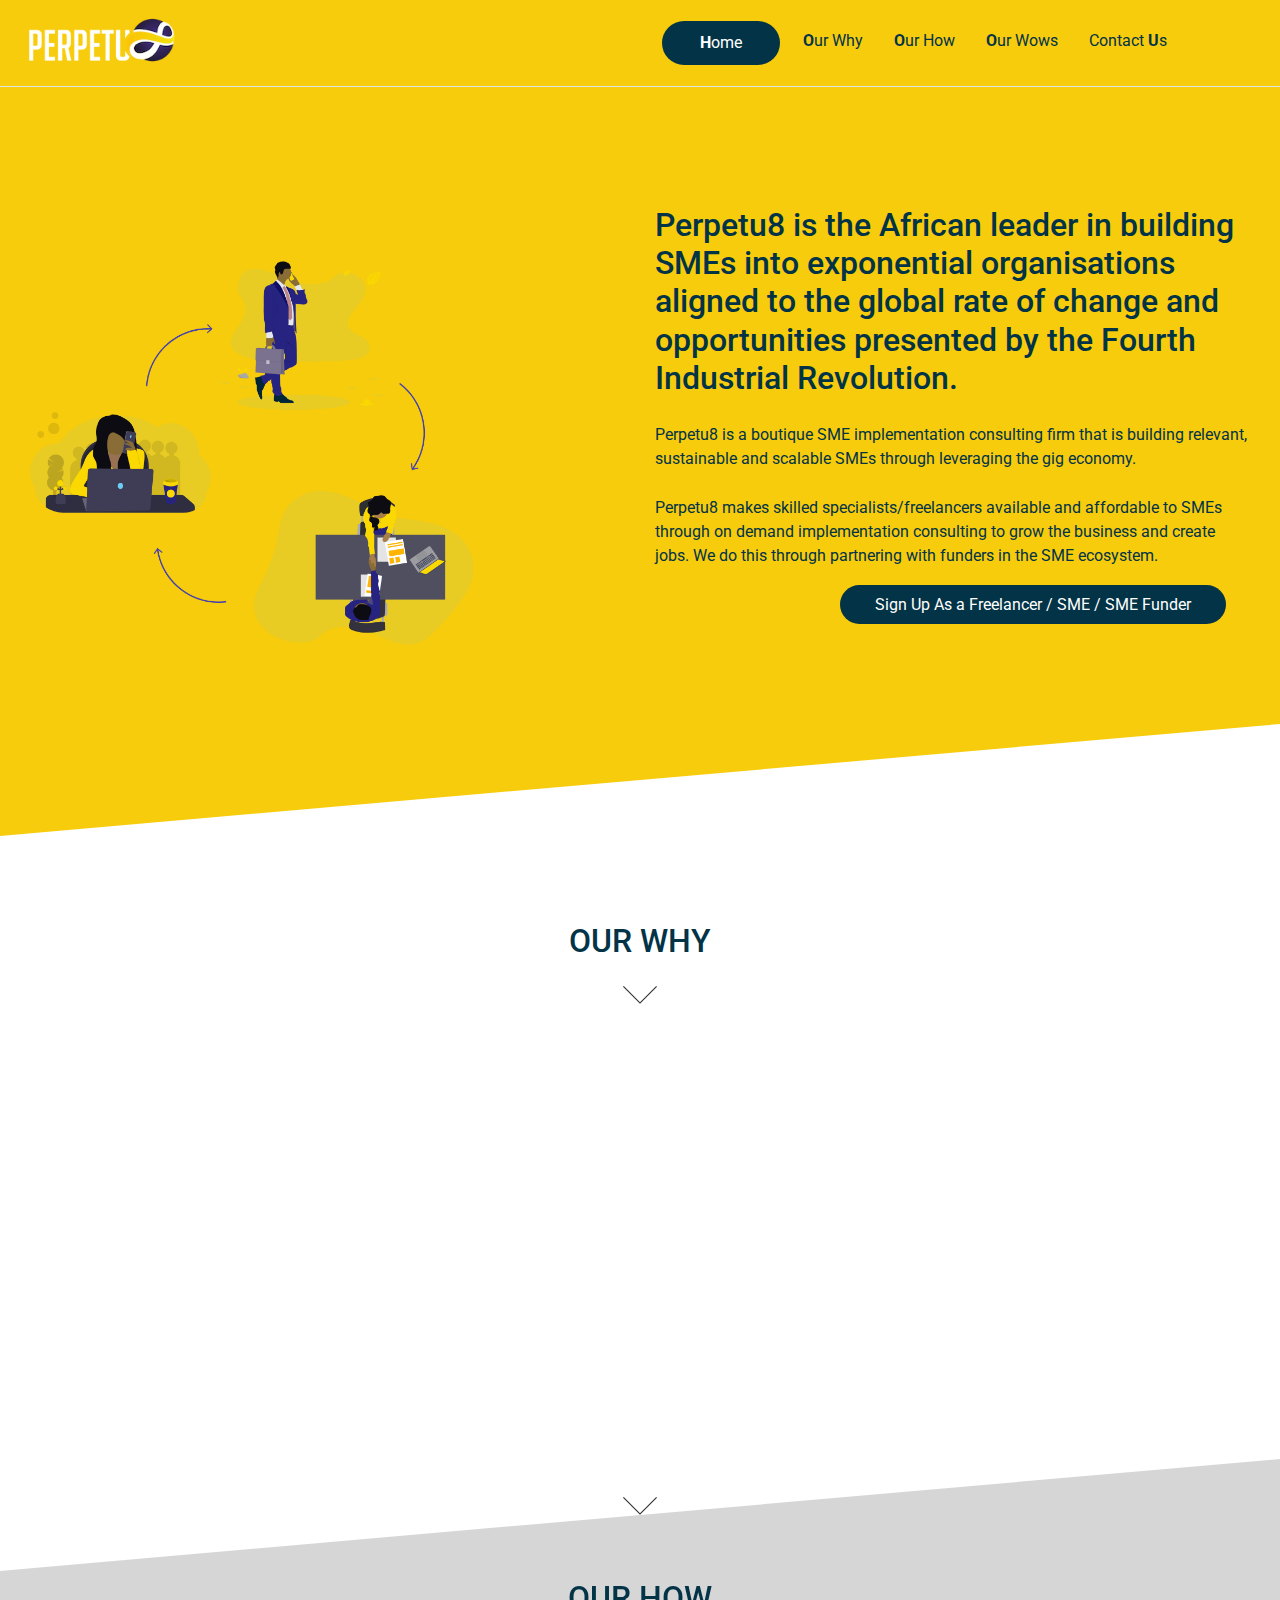
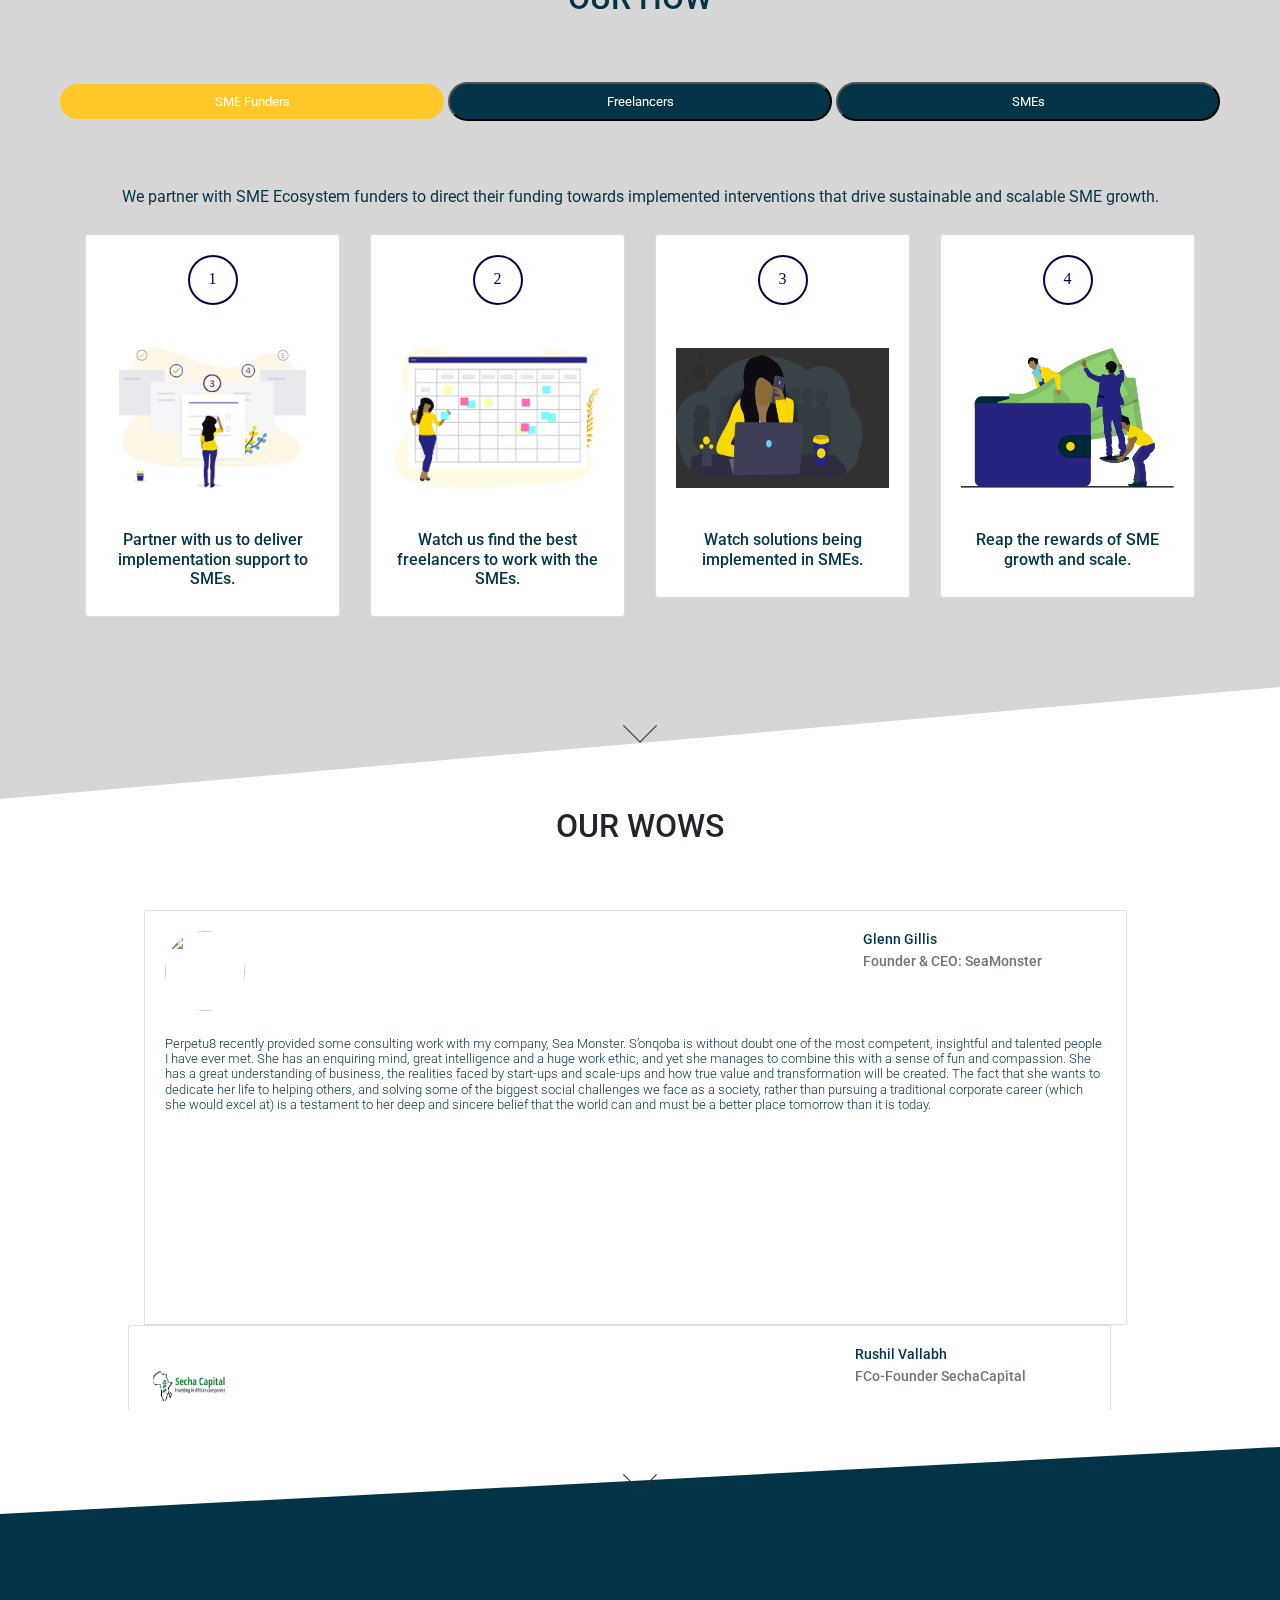
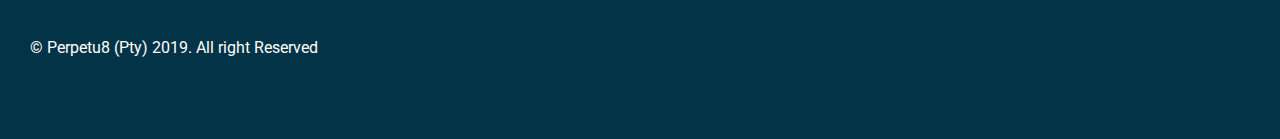
==== commit 580952d2: "mobile responsive" ====
--- a/index1.html
+++ b/index1.html
@@ -45,7 +45,7 @@
                 <a class="navbar-brand" href="#">
                     <img class="logo" src="./assets/imgs/image1.png" alt="">
                 </a>
-                <button class="navbar-toggler" type="button" data-toggle="collapse" data-target="#navbarResponsive"
+                <button class="navbar-toggler menuicon" type="button" data-toggle="collapse" data-target="#navbarResponsive"
                     aria-controls="nav-content" aria-expanded="false" aria-label="Toggle navigation">
                     <span class="navbar-toggler-icon"></span>
                 </button>
@@ -73,25 +73,43 @@
                         <li class="nav-item">
                             <a class="nav-link" href="#section5">Contact <b>U</b>s </a>
                         </li>
-                        <li class="nav-item">
-                            <a href="https://www.facebook.com/perpetu8">
-                                <span class="iconspan"> <i class="fa fa-facebook"></i></span>
-                            </a>
-                        </li>
-
-                        <li class="nav-item">
+                        <li class="nav-item showicon">
+                                <a href="https://www.facebook.com/perpetu8">
+                                    <span class="iconspan"> <i class="fa fa-facebook"></i></span>
+                                </a>
+                                <a href="https://www.linkedin.com/company/perpetu8/">
+                                    <span class="iconspan"> <i
+                                            class="fa fa-linkedin"></i></span>
+                                </a>
+                                <a href="https://www.instagram.com/perpetu8_africa">
+                                    <span class="iconspan"> <i
+                                            class="fa fa-instagram"></i></span>
+                                </a>
+                                <a href="https://twitter.com/Perpetu8_Africa">
+                                    <span class="iconspan"> <i
+                                            class="fa fa-twitter"></i></span>
+                                </a>
+                            </li>
+                        <li class="nav-item hideicon">
+                                <a href="https://www.facebook.com/perpetu8">
+                                    <span class="iconspan"> <i class="fa fa-facebook"></i></span>
+                                </a>
+                            </li>
+                        
+
+                        <li class="nav-item hideicon">
                             <a href="https://www.linkedin.com/company/perpetu8/">
                                 <span class="iconspan"> <i
                                         class="fa fa-linkedin"></i></span>
                             </a>
                         </li>
-                        <li class="nav-item">
+                        <li class="nav-item hideicon">
                             <a href="https://www.instagram.com/perpetu8_africa">
                                 <span class="iconspan"> <i
                                         class="fa fa-instagram"></i></span>
                             </a>
                         </li>
-                        <li class="nav-item">
+                        <li class="nav-item hideicon">
                             <a href="https://twitter.com/Perpetu8_Africa">
                                 <span class="iconspan"> <i
                                         class="fa fa-twitter"></i></span>
@@ -338,8 +356,8 @@
                             </div>
                         </div>
                         <div class="col-sm-3">
-                            <div class="card">
-                                <div class="card-body card-size">
+                            <div class="card card-size">
+                                <div class="card-body">
                                     <div class="number">4</div>
                                     <div class="how-img">
                                         <img src="./assets/imgs/illustration-5.png" alt="" srcset="">
@@ -350,6 +368,7 @@
                                 </div>
                             </div>
                         </div>
+
                     </div>
                 </div>
             </div>
@@ -408,8 +427,8 @@
                             </div>
                         </div>
                         <div class="col-sm-3">
-                            <div class="card">
-                                <div class="card-body card-size">
+                            <div class="card card-size">
+                                <div class="card-body">
                                     <div class="number">4</div>
                                     <div class="how-img">
                                         <img src="./assets/imgs/illustration-4.png" alt="" srcset="">
@@ -481,8 +500,8 @@
                             </div>
                         </div>
                         <div class="col-sm-3">
-                            <div class="card">
-                                <div class="card-body card-size">
+                            <div class="card card-size">
+                                <div class="card-body">
                                     <div class="number">4</div>
                                     <div class="how-img">
                                         <img src="./assets/imgs/illustration-4.png" alt="" srcset="">
@@ -494,8 +513,8 @@
                             </div>
                         </div>
                         <div class="col-sm-3">
-                            <div class="card">
-                                <div class="card-body card-size">
+                            <div class="card card-size">
+                                <div class="card-body">
                                     <div class="number">5</div>
                                     <div class="how-img">
                                         <img src="./assets/imgs/illustration-5.png" alt="" srcset="">
@@ -506,6 +525,7 @@
                                 </div>
                             </div>
                         </div>
+
                     </div>
                 </div>
             </div>
@@ -519,6 +539,96 @@
 
         <!-- Testimonial -->
         <section id="section4" class="testimonial">
+            <div class="main-text">
+                <h2 class="text-center">OUR WOWS</h2>
+
+
+            </div>
+
+            <div class="container1">
+
+                       
+                            <div class="col-sm padding-arround">
+                                    <div class="card" >
+                                        <div class="card-body font-weight-bold">
+                                                <img class="Card-image" src="./assets/imgs/Glenn.jpeg" >
+                                            <h6 class="font-weight-light ">Perpetu8 recently provided some consulting work with my company, Sea
+                                                    Monster. S’onqoba is without doubt one of the most competent, insightful
+                                                    and talented people I have ever met. She has an enquiring mind, great
+                                                    intelligence and a huge work ethic, and yet she manages to combine this
+                                                    with a sense of fun and compassion. She has a great understanding of
+                                                    business, the realities faced by start-ups and scale-ups and how true
+                                                    value and transformation will be created. The fact that she wants to
+                                                    dedicate her life to helping others, and solving some of the biggest
+                                                    social challenges we face as a society, rather than pursuing a
+                                                    traditional corporate career (which she would excel at) is a testament
+                                                    to her deep and sincere belief that the world can and must be a better
+                                                    place tomorrow than it is today. </h6>
+                                            <h6 class="font-weight-bold source">- Glenn Gillis - Founder & CEO: SeaMonster
+                                            </h6>
+                                        </div>
+                                    </div>
+
+                            </div>
+
+                            <div class="col-sm padding-arround">
+                                    <div class="card" >
+                                        <div class="card-body font-weight-bold">
+                                                <img class="Card-image" src="./assets/imgs/image1.jpeg">
+                                            <h6 class="font-weight-light ">                                            Perpetu8 is a fantastic solution for SMEs and the platform has been of great
+                                                    help to our investee companies, as an impact investor.
+                                                    Secha has been, over the last few years, trying to build a network of
+                                                    consultants and services providers that we can rely on for the SMEs we
+                                                    invest in.
+                                                    It has been difficult to match quality providers with a price that was
+                                                    reasonable for a growing SME.
+                                                    Perpetu8 solves that for us by pre-screening providers and negotiating
+                                                    affordable rates that work for the SME market.
+                                                    <br />
+                                                    <br />
+                                                    We needed assistance with accounting conversion, to a cloud-based solution,
+                                                    and the process through Perpetu8 was seamless.
+                                                    The Perpetu8 team paired us with a great consultant and they managed all
+                                                    communications, as well as organising training for our bookkeeper.
+                                                    They helped facilitate everything to set up the work and to ensure we worked
+                                                    within the deadlines and also provided proactive status updates.
+                                                    I'd highly recommend Perpetu8 to any SME, and we will be using their
+                                                    services in future.
+                                                    The team are clearly passionate about bridging the gap between growing SMEs
+                                                    and high-quality talent needed to support that growth.
+                                                    We’re excited to leverage the Perpetu8 platform for the rest of our
+                                                    investees" </i></h6>
+                                            <h6 class="font-weight-bold source">- Rushil Vallabh - FCo-Founder SechaCapital
+                                            </h6>
+                                        </div>
+                                    </div>
+
+                            </div>
+
+
+                       
+
+                       
+
+                 
+
+
+
+               
+
+
+
+            </div>
+
+            <div class="col-12" style="padding-top:5%">
+                <img class="mx-auto d-block" src="./assets/imgs/arrow-down.png" alt="" srcset="">
+            </div>
+
+        </section>
+
+
+        <!-- Testimonial1 -->
+        <section id="section4" class="testimonial1">
             <div class="main-text">
                 <h2 class="text-center">OUR WOWS</h2>
 
@@ -666,17 +776,16 @@
 
 
 
-
         <!-- Contact Us -->
         <section id="section5" class="contactus">
 
             <div class="row">
                 <div class="col">
-                    <br><br><br><br>
+                   
                     &copy; Perpetu8 (Pty) 2019. All right Reserved
                 </div>
                 <div class="col">
-                    <br><br><br>
+                    
                     <p class="text-right"> <!-- Our Social media - <br> -->
 
                         <a href="https://www.facebook.com/perpetu8">
--- a/assets/css/style.css
+++ b/assets/css/style.css
@@ -56,9 +56,9 @@
 }
 
 .navbar li.active {
-  background-color: #023347;
+  /*background-color: #023347;/*
  /*  text-transform: lowercase; */
-  padding: 2px 30px !important;
+
   color: #fff;
   border-radius: 50px;
  font-family: 'Roboto', sans-serif;
@@ -69,20 +69,21 @@
 }
 .navbar.scrolled {
   background-color: #023347 !important;
+  
   transition: background-color 200ms linear;
   border-bottom: 1px solid #dce4ec;
   
 }
 .navbar.scrolled li a{
-color:#fff !important;
+color:#ffc728 !important;
   
 }
 
-.navbar.scrolled li.active {
-  background-color: #ffc728 !important;
+.navbar.scrolled li.active  a{
+  /*background-color: #ffc728 !important;*/
   /* text-transform: lowercase; */
-  padding: 2px 30px !important;
-  color: #fff !important;
+  /*padding: 2px 30px !important;*/
+  color: white  !important;
   border-radius: 50px;
  font-family: 'Roboto', sans-serif;
 }
@@ -144,6 +145,7 @@
 
 .nav-item {
   margin-right: 15px !important;
+  margin-left: 8% !important;
 }
 
 .sign-up-btns {
@@ -249,7 +251,7 @@
 #smes {
   padding-bottom: 10vh;
   width: 100%;
-  margin-left: -130px;
+  margin:auto;
 }
 
 .number {
@@ -279,7 +281,7 @@
 }
 
 .card-size {
-  height: 370px;
+  height: 98%;
 }
 
 .card-size1 {
@@ -291,8 +293,17 @@
   width: 100%;
   height: auto;
   padding-top: 5%;
+  margin-bottom: 19vh;
+ font-family: 'Roboto', sans-serif;
+}
+.testimonial1 {
+  position: relative;
+  width: 100%;
+  height: auto;
+  padding-top: 5%;
   margin-bottom: 11vh;
  font-family: 'Roboto', sans-serif;
+ display: none;
 }
 .ourwhyIcon{
   width: 15%;
@@ -332,7 +343,7 @@
 .w3-black,
 .w3-hover-black:hover {
   background-color: inherit !important;
-  width: 800px;
+  width:100%;
   margin: auto;
   align-content: center;
  font-family: 'Roboto', sans-serif;
@@ -351,7 +362,7 @@
   text-align: center !important;
   text-decoration: none !important;
   display: inline-block !important;
-  font-size: 16px !important;
+  font-size: 13px !important;
   border-radius: 100px;
  
 }
@@ -360,12 +371,13 @@
   text-transform: none;
   color: #ffffff;
   padding: 8px 20px;
-  width: 200px;
+  width: 30%;
   background-color:#023347  !important;
   cursor: pointer;
   user-select: none;
   margin: auto;
   border-radius: 100px !important;
+  font-size: 13px !important;
 }
 button:focus {
   outline: 1px gray !important;
@@ -405,7 +417,7 @@
   margin-right: 2%;
 }
 .container1{
-  width: 76%;
+  width: 100%;
   /* padding-right: 15px;
     padding-left: 15px; */
     margin-right: auto;
@@ -420,4 +432,29 @@
 }
 .selectmenu{
   margin-bottom: 5%;
+}
+
+.wrapper {
+  position: relative;
+  overflow: hidden !important;
+  left: 0;
+  -webkit-transition: right 1s, left 1s;
+  transition: right 1s, left 1s;
+}
+.form-view {
+  position: fixed ;
+  top: 0px ;
+  width: auto !important;
+  height: 100vh ;
+  -webkit-transition: right 1s;
+  transition: right 1s;
+  padding: 10px;
+  overflow: hidden;
+  overflow-y: scroll;
+}
+.menuicon{
+  background-color: inherit !important;
+}
+.hideicon{
+  display: none;
 }--- a/assets/css/mediaqueries.css
+++ b/assets/css/mediaqueries.css
@@ -59,6 +59,91 @@
   transform-origin: top right;
   transform: skewY(-5deg);
 }
+#smes {
+  padding-bottom: 10vh !important;
+  width: 100% !important;
+  margin-left: -130px !important;
+}
+.testimonial {
+  position: relative;
+  width: 100%;
+  height: auto;
+  padding-top: 5%;
+  margin-bottom: 11vh;
+ font-family: 'Roboto', sans-serif;
+ display: none !important;
+}
+.testimonial1 {
+  position: relative;
+  width: 100%;
+  height: auto;
+  padding-top: 5%;
+  margin-bottom: 11vh;
+ font-family: 'Roboto', sans-serif;
+ display: block !important;
+
+}
+.form-view {
+  position: fixed ;
+  top: 0px ;
+  width:650px !important;
+  height: 100vh ;
+  -webkit-transition: right 1s;
+  transition: right 1s;
+  padding: 10px;
+  overflow: hidden;
+  overflow-y: scroll;
+}
+.navbar li.active {
+  background-color: #023347 !important;
+  padding: 2px 30px !important;
+
+}
+.navbar li.active a {
+  color: white !important;
+}
+.navbar.scrolled {
+  background-color: #023347 !important;
+  transition: background-color 200ms linear;
+  border-bottom: 1px solid #dce4ec;
+  
+}
+.navbar.scrolled li a{
+color:#fff !important;
+  
+}
+
+.navbar.scrolled li.active {
+  background-color: #ffc728 !important;
+  /* text-transform: lowercase; */
+  padding: 2px 30px !important;
+  color: #fff !important;
+  border-radius: 50px;
+ font-family: 'Roboto', sans-serif;
+}
+.nav-item {
+  margin-right: 15px !important;
+  margin-left: 0px !important;
+}
+.hideicon{
+  display: block;
+}
+.showicon{
+  display: none;
+}
+.navbar.scrolled li a{
+  color:white !important;
+    
+  }
+  
+  .navbar.scrolled li.active {
+    background-color: #ffc728 !important;
+    /* text-transform: lowercase; */
+    padding: 2px 30px !important;
+    color: #fff !important;
+    border-radius: 50px;
+   font-family: 'Roboto', sans-serif;
+  }
 }
 
 @media screen and (min-width: 1262px) and (max-width: 1521px) and (orientation: landscape) {
@@ -95,12 +180,102 @@
   /* box-shadow: 0 14px 28px rgba(0, 0, 0, 0.25), 0 10px 10px rgba(0, 0, 0, 0.22); */
   font-family: 'Perpetua' !important;
 }
+#smes {
+  padding-bottom: 10vh !important;
+  width: 100% !important;
+  margin-left: -130px !important;
+}
+.testimonial {
+  position: relative;
+  width: 100%;
+  height: auto;
+  padding-top: 5%;
+  margin-bottom: 11vh;
+ font-family: 'Roboto', sans-serif;
+ display: none !important;
+}
+.testimonial1 {
+  position: relative;
+  width: 100%;
+  height: auto;
+  padding-top: 5%;
+  margin-bottom: 11vh;
+ font-family: 'Roboto', sans-serif;
+ display: block !important;
+
+}
+.form-view {
+  position: fixed ;
+  top: 0px ;
+  width:650px !important;
+  height: 100vh ;
+  -webkit-transition: right 1s;
+  transition: right 1s;
+  padding: 10px;
+  overflow: hidden;
+  overflow-y: scroll;
+}
+.navbar li.active {
+  background-color: #023347 !important;
+  padding: 2px 30px !important;
+
+}
+.navbar li.active a {
+  color: white !important;
+}
+.navbar.scrolled {
+  background-color: #023347 !important;
+  transition: background-color 200ms linear;
+  border-bottom: 1px solid #dce4ec;
+  
+}
+.navbar.scrolled li a{
+color:#fff !important;
+  
+}
+
+.navbar.scrolled li.active {
+  background-color: #ffc728 !important;
+  /* text-transform: lowercase; */
+  padding: 2px 30px !important;
+  color: #fff !important;
+  border-radius: 50px;
+ font-family: 'Roboto', sans-serif;
+}
+.nav-item {
+  margin-right: 15px !important;
+  margin-left: 0px !important;
+}
+.hideicon{
+  display: block;
+}
+.showicon{
+  display: none;
+}
+.navbar.scrolled li a{
+  color:white !important;
+    
+  }
+  
+  .navbar.scrolled li.active {
+    background-color: #ffc728 !important;
+    /* text-transform: lowercase; */
+    padding: 2px 30px !important;
+    color: #fff !important;
+    border-radius: 50px;
+   font-family: 'Roboto', sans-serif;
+  }
 }
 @media screen and (min-width: 932px) and (max-width: 1370px) and (orientation: landscape) {
   .header-img {
     height: 45% !important;
     margin-left: 0% !important;
     margin-top: 24%;
+}
+#smes {
+  padding-bottom: 10vh !important;
+  width: 100% !important;
+  margin-left: -130px !important;
 }
 #stats {
   position: relative;
@@ -129,4 +304,84 @@
   /* box-shadow: 0 14px 28px rgba(0, 0, 0, 0.25), 0 10px 10px rgba(0, 0, 0, 0.22); */
   font-family: 'Perpetua' !important;
 }
-}
+.testimonial {
+  position: relative;
+  width: 100%;
+  height: auto;
+  padding-top: 5%;
+  margin-bottom: 11vh;
+ font-family: 'Roboto', sans-serif;
+ display: none !important;
+}
+.testimonial1 {
+  position: relative;
+  width: 100%;
+  height: auto;
+  padding-top: 5%;
+  margin-bottom: 11vh;
+ font-family: 'Roboto', sans-serif;
+ display: block !important;
+
+}
+.form-view {
+  position: fixed ;
+  top: 0px ;
+  width:650px !important;
+  height: 100vh ;
+  -webkit-transition: right 1s;
+  transition: right 1s;
+  padding: 10px;
+  overflow: hidden;
+  overflow-y: scroll;
+}
+.navbar li.active {
+  background-color: #023347 !important;
+  padding: 2px 30px !important;
+
+}
+.navbar li.active a {
+  color: white !important;
+}
+.navbar.scrolled {
+  background-color: #023347 !important;
+  transition: background-color 200ms linear;
+  border-bottom: 1px solid #dce4ec;
+  
+}
+.navbar.scrolled li a{
+color:#fff !important;
+  
+}
+
+.navbar.scrolled li.active {
+  background-color: #ffc728 !important;
+  /* text-transform: lowercase; */
+  padding: 2px 30px !important;
+  color: #fff !important;
+  border-radius: 50px;
+ font-family: 'Roboto', sans-serif;
+}
+.nav-item {
+  margin-right: 15px !important;
+  margin-left: 0px !important;
+}
+.hideicon{
+  display: block;
+}
+.showicon{
+  display: none;
+}
+.navbar.scrolled li a{
+  color:white !important;
+    
+  }
+  
+  .navbar.scrolled li.active {
+    background-color: #ffc728 !important;
+    /* text-transform: lowercase; */
+    padding: 2px 30px !important;
+    color: #fff !important;
+    border-radius: 50px;
+   font-family: 'Roboto', sans-serif;
+  }
+}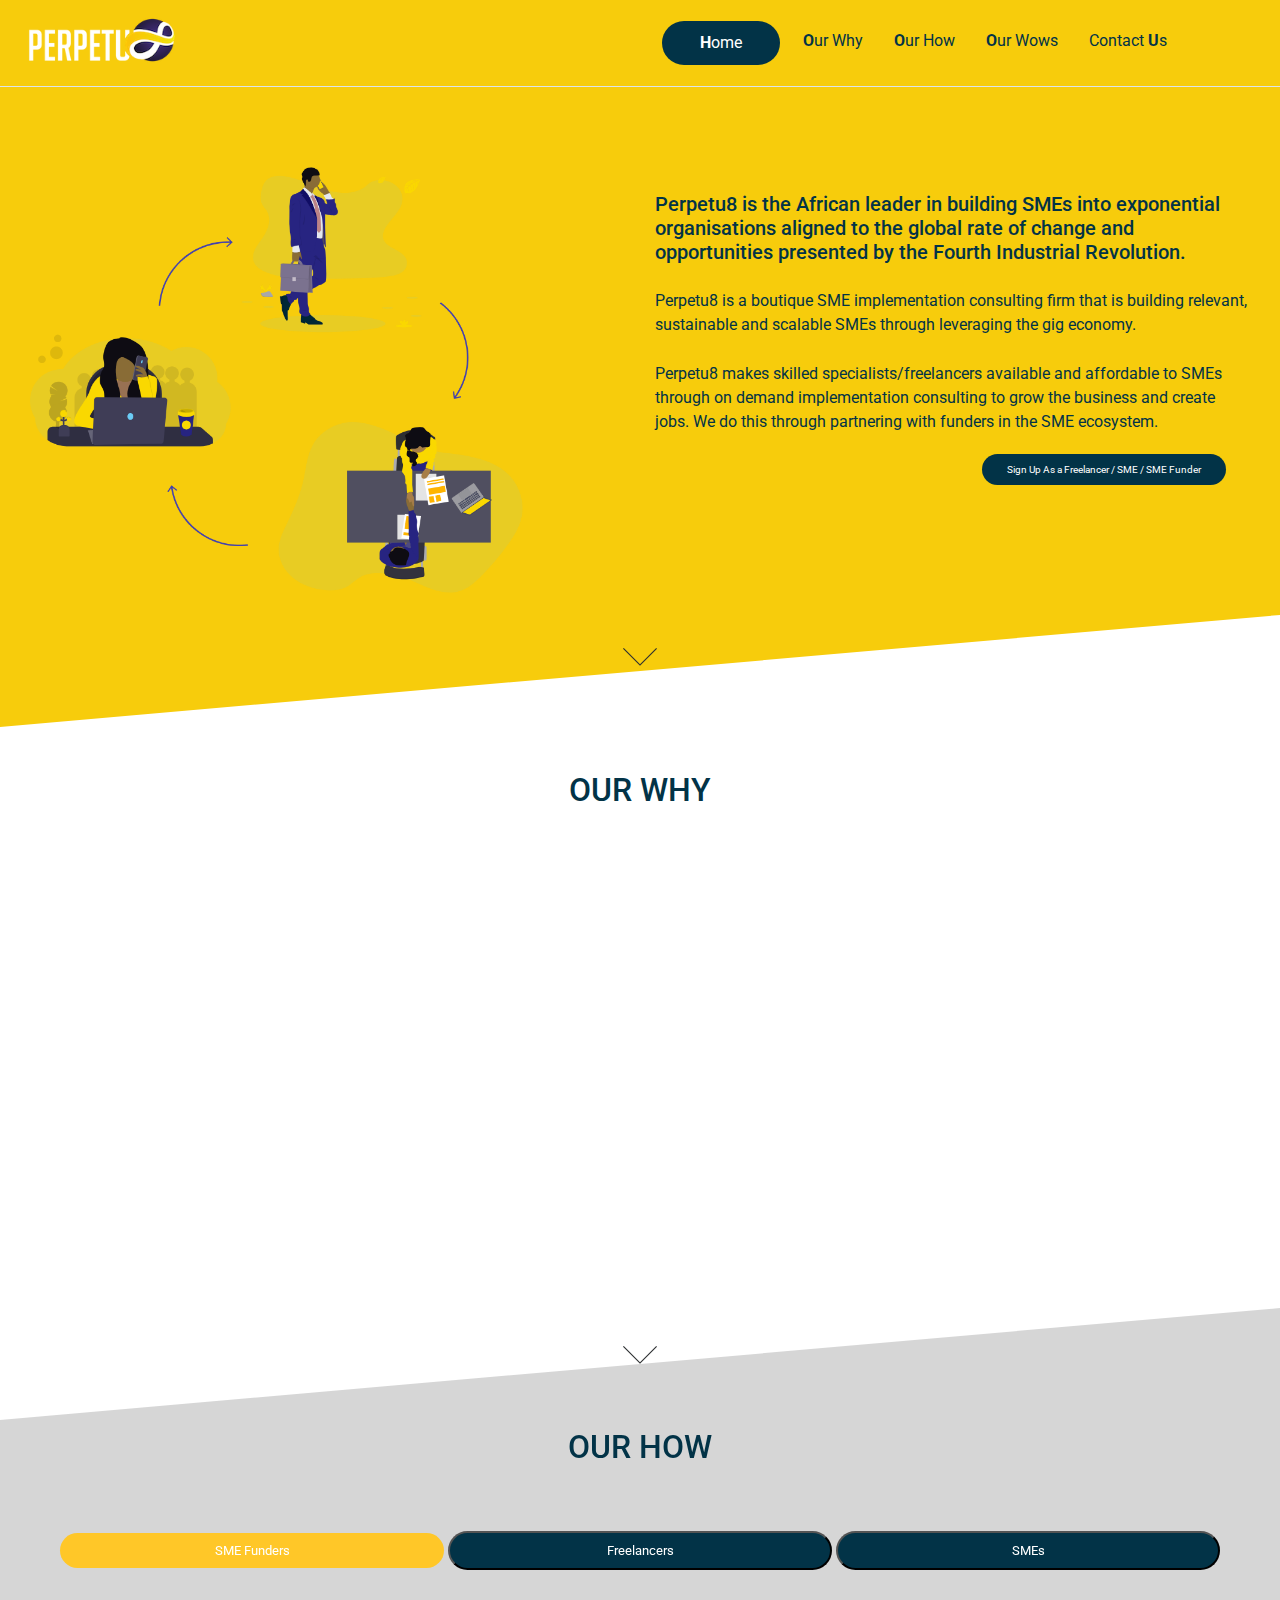
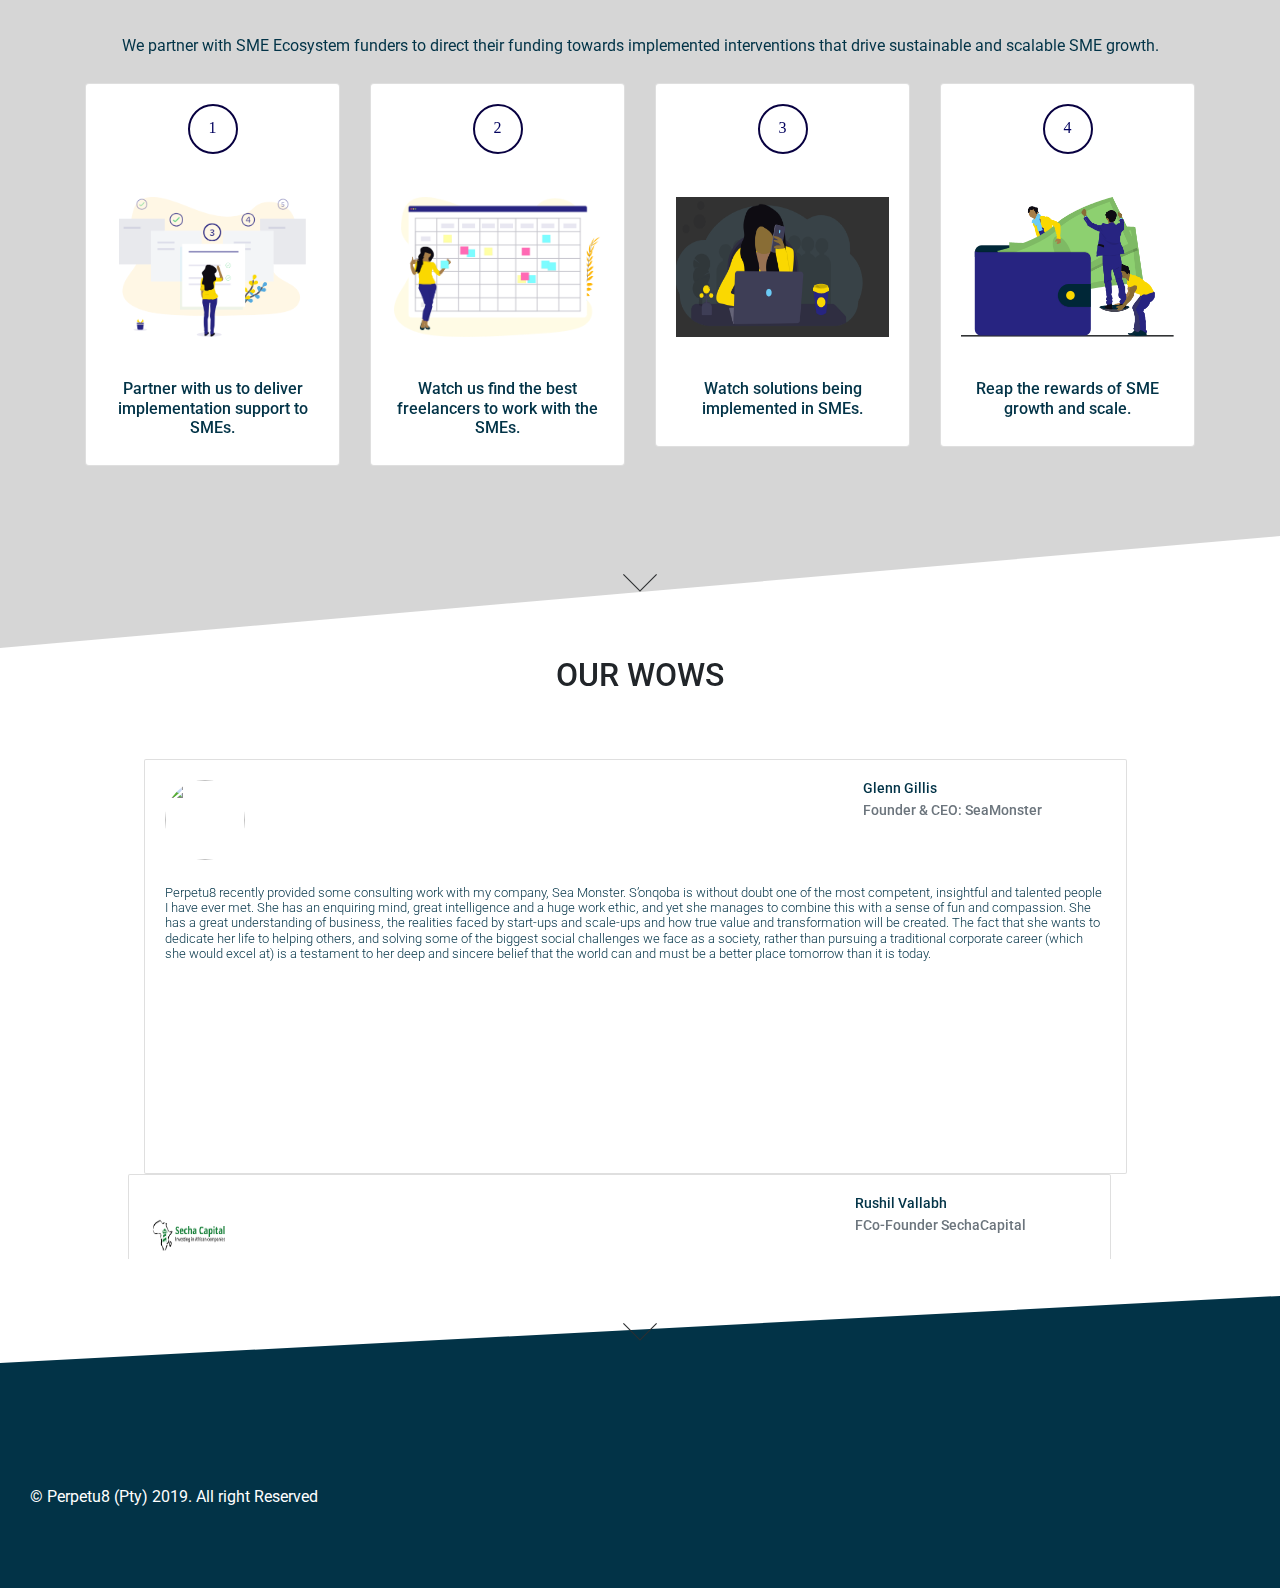
==== commit 56ba9a4e: "menu fix" ====
--- a/index1.html
+++ b/index1.html
@@ -6,7 +6,7 @@
     <meta name="viewport" content="width=device-width, initial-scale=1.0">
     <meta http-equiv="X-UA-Compatible" content="ie=edge">
     <title>Perpetus</title>
-
+    <link rel="shortcut icon" href="./assets/imgs/url.png" type="image/x-icon" />
     <!-- <link rel="stylesheet" href="https://www.w3schools.com/w3css/4/w3.css"> -->
     <link rel="stylesheet" href="./assets/css/style.css">
     <link rel="stylesheet" href="./assets/css/mobile.css">
@@ -26,6 +26,7 @@
     <script src="https://maxcdn.bootstrapcdn.com/bootstrap/3.4.0/js/bootstrap.min.js"></script>
     <link href="https://fonts.googleapis.com/css?family=Roboto" rel="stylesheet">
     <link rel="stylesheet" href="https://unpkg.com/aos@next/dist/aos.css" />
+
     <style>
         body {
             position: relative;
@@ -156,7 +157,7 @@
 
                 </div>
             </div>
-            <div class="col-12" style="padding:0%">
+            <div class="col-12 headericon">
                 <img class="mx-auto d-block" src="./assets/imgs/arrow-down.png" alt="" srcset="">
             </div>
         </header>
@@ -169,7 +170,7 @@
             </div>
             <div class="row">
                 <div class="col-sm-6 carddiv">
-                        <div class="card" data-aos="fade-up-right"
+                        <div class="card card2" data-aos="fade-up-right"
                         data-aos-easing="ease-in-sine"
                         data-aos-offset="300"
                         data-aos-delay="100"
@@ -184,7 +185,7 @@
                                     <h6 class="font-weight-bold source">- The Payoneer Freelancer Income Survey 2018</h6>
                                 </div>
                             </div>
-                            <div class="card" 
+                            <div class="card card2" 
                             data-aos="fade-up-right"
                             data-aos-easing="ease-in-sine"
                             data-aos-delay="1000"
@@ -203,7 +204,7 @@
                                     </h6>
                                 </div>
                             </div>
-                            <div class="card" 
+                            <div class="card card2" 
                             data-aos="fade-up-right"
                             data-aos-easing="ease-in-sine"
                             data-aos-delay="2000"
@@ -228,7 +229,7 @@
                 data-aos-offset="300"
                 data-aos-delay="500"
                 >
-                    <div class="card">
+                    <div class="card card2">
                         <div class="card-body font-weight-bold">
                                 <img class="ourwhyIcon" src="./assets/imgs/illustration-2.png" >
                             <h6 class="font-weight-light sourcetitle"> 47% of working millennials freelance in some
@@ -237,7 +238,7 @@
                         </div>
                     </div>
                   
-                    <div class="card" 
+                    <div class="card card2" 
                     data-aos="fade-up-left"
                     data-aos-easing="ease-in-out"
                     data-aos-delay="1500"
@@ -253,7 +254,7 @@
                                 Africa, 2016</h6>
                         </div>
                     </div>
-                    <div class="card" 
+                    <div class="card card2" 
                     data-aos="fade-up-left"
                     data-aos-easing="ease-in-out"
                     data-aos-delay="2500"
@@ -538,7 +539,7 @@
 
 
         <!-- Testimonial -->
-        <section id="section4" class="testimonial">
+        <section  class="testimonial">
             <div class="main-text">
                 <h2 class="text-center">OUR WOWS</h2>
 
@@ -861,7 +862,7 @@
 
 
                        
-                                <input class="button" type="submit" value="SUBMIT" />
+                                <input class="button" type="submit" id="submit" value="SUBMIT" />
                             </form>
                         </div>
                     </div>
@@ -873,6 +874,7 @@
     </div>
 
     <!-- JS -->
+   
     <script src="https://code.jquery.com/jquery-3.3.1.slim.min.js"
         integrity="sha384-q8i/X+965DzO0rT7abK41JStQIAqVgRVzpbzo5smXKp4YfRvH+8abtTE1Pi6jizo"
         crossorigin="anonymous"></script>
@@ -889,6 +891,7 @@
     <script src="assets/js/notify.min.js"></script>
 
     <script src="./assets/js/index.js"></script>
+
     <script src="./assets/js/carousel.js"></script>
     <script src="https://unpkg.com/aos@next/dist/aos.js"></script>
     <script>
--- a/assets/css/mobile.css
+++ b/assets/css/mobile.css
@@ -1,4 +1,40 @@
-@media (max-width: 768px) {
+@media (max-width: 568px) {
+  .navbar-brand {
+    display: inline-block;
+    padding-top: .3125rem;
+    padding-bottom: .3125rem;
+    margin-right: 0rem !important;
+    font-size: 1.25rem;
+    line-height: inherit;
+    white-space: nowrap;
+}
+button, select {
+  text-transform: none;
+  color: #ffffff;
+  padding: 8px 20px;
+  width: 32% !important;
+  background-color: #023347 !important;
+  cursor: pointer;
+  user-select: none;
+  margin: auto;
+  border-radius: 100px !important;
+  font-size: 10px !important;
+}
+.w3-red {
+  color: #fff !important;
+  background-color: #ffc728 !important;
+  font-family: 'Roboto', sans-serif;
+  border: none !important;
+  text-align: center !important;
+  text-decoration: none !important;
+  display: inline-block !important;
+  font-size: 10px !important;
+  border-radius: 100px;
+}
+.form_wrapper {
+  background: #fff;
+  width: 299px !important;
+}
   #header {
     height: 100vh;
   }
@@ -14,7 +50,7 @@
     max-width: 70%;
     margin-left: auto !important;
     margin-right: auto !important;
-    margin-top: 120px;
+    margin-top: 58px !important;
     display: block !important;
   }
   .intro-text > h2 {
@@ -25,7 +61,7 @@
   }
   .custom-btn {
     padding: 10px 25px !important;
-    font-size: 10px;
+    font-size: 9px !important;
   }
   #stats {
     height: auto;
@@ -47,5 +83,294 @@
     margin-left: 15px;
    font-family: 'Roboto', sans-serif;
   } 
+  .form-view {
+    margin-top: 12%;
+  }
+}
+
+@media (max-width: 640px) {
   
-}
+  .navbar-brand {
+    display: inline-block;
+    padding-top: .3125rem;
+    padding-bottom: .3125rem;
+    margin-right: 0rem !important;
+    font-size: 1.25rem;
+    line-height: inherit;
+    white-space: nowrap;
+}
+button, select {
+  text-transform: none;
+  color: #ffffff;
+  padding: 8px 20px;
+  width: 32% !important;
+  background-color: #023347 !important;
+  cursor: pointer;
+  user-select: none;
+  margin: auto;
+  border-radius: 100px !important;
+  font-size: 10px !important;
+}
+.w3-red {
+  color: #fff !important;
+  background-color: #ffc728 !important;
+  font-family: 'Roboto', sans-serif;
+  border: none !important;
+  text-align: center !important;
+  text-decoration: none !important;
+  display: inline-block !important;
+  font-size: 10px !important;
+  border-radius: 100px;
+}
+.form_wrapper {
+  background: #fff;
+  width: 346px !important;
+}
+  /* #header {
+    height: 87vh;
+  } */
+  .logo {
+    width: 30%;
+    height: auto;
+  }
+  .navbar {
+   padding: .5rem 0rem !important;
+  }
+ 
+  .intro-text > h2 {
+    font-size: 14px;
+  }
+  p {
+    font-size: 12px;
+  }
+  .custom-btn {
+    padding: 10px 25px !important;
+    font-size: 11px ;
+  }
+  #stats {
+    height: auto;
+  }
+
+  h6 {
+    font-size: 13px;
+  }
+  #contactus::after {
+    width: 100%;
+    height: 100%;
+  }
+  .row {
+  
+    display: flex;
+    -ms-flex-wrap: wrap;
+    flex-wrap: wrap !important;
+    margin: 15px;
+    margin-left: 15px;
+   font-family: 'Roboto', sans-serif;
+  } 
+  .form-view {
+    margin-top: 12%;
+  }
+}
+
+
+
+@media (min-width: 375px) and (max-width: 667px) {
+  .header-img {
+    height: auto;
+    max-width: 67%;
+    margin-left: auto !important;
+    margin-right: auto !important;
+    margin-top: 58px !important;
+    display: block !important;
+}
+#header {
+  height: 84vh ;
+}
+.form-view {
+  margin-top: 12%;
+}
+
+}
+
+@media (min-width: 414px) and (max-width: 736px) {
+  .header-img {
+    height: auto;
+    max-width: 73%;
+    margin-left: auto !important;
+    margin-right: auto !important;
+    margin-top: 58px !important;
+    display: block !important;
+}
+#header {
+  height: 84vh !important;
+}
+.form-view {
+  margin-top: 12%;
+}
+
+}
+
+
+@media (min-width: 377px) and (max-width: 812px) {
+  #header {
+    height: 78vh ;
+}
+.form-view {
+  margin-top: 12%;
+}
+
+
+}
+
+
+@media (min-width: 768px) and (max-width: 1024px) {
+
+  .intro-text > h2 {
+    font-size: 14px;
+  }
+  p {
+    font-size: 12px;
+  }
+  .custom-btn {
+    padding: 10px 25px !important;
+    font-size: 10px;
+  }
+.header-content {
+  margin-top: 0%;
+}
+.header-img {
+  height: auto;
+  max-width: 100%;
+  margin-left: auto !important;
+  margin-right: auto !important;
+  margin-top: 0px;
+  display: block !important;
+}
+#header {
+  height: 34vh !important;
+}
+.stats {
+  position: relative;
+  width: 100%;
+  /* height: 160vh; */
+  margin-top: 29%;
+  /* background: url(../imgs/illustration-2.png); */
+  background-repeat: no-repeat;
+  /* background-attachment: fixed; */
+  background-position: left;
+  background-size: 70%;
+  background-position-y: 230px;
+  background-position-x: -30%;
+  color: #023347 !important;
+  font-family: 'Roboto', sans-serif;
+}
+.headericon{
+  padding: 18%;
+}
+.testimonial {
+  position: relative;
+  width: 100%;
+  height: auto;
+  padding-top: 5%;
+  margin-bottom: 16%;
+  font-family: 'Roboto', sans-serif;
+}
+.form-view {
+  position: fixed;
+  top: 0px;
+  width: 82% !important;
+  height: 100vh;
+  -webkit-transition: right 1s;
+  transition: right 1s;
+  padding: 10px;
+  overflow: hidden;
+  overflow-y: scroll;
+  margin-top: 12%;
+}
+.col-sm-3 {
+  flex: 0 0 25%;
+  max-width: 20%;
+}
+
+}
+
+@media (min-width: 1024px) and (max-width: 1366px) {
+  .intro-text > h2 {
+    font-size: 20px;
+  }
+  p {
+    font-size: 16px;
+  }
+  .custom-btn {
+    padding: 10px 25px !important;
+    font-size: 10px;
+  }
+  #header {
+    height: 53vh !important;
+}
+.header-content {
+  margin-top: 4%;
+}
+.headericon {
+  padding: 20%;
+}
+.stats {
+  position: relative;
+  width: 100%;
+  /* height: 160vh; */
+  margin-top: 15%;
+  /* background: url(../imgs/illustration-2.png); */
+  background-repeat: no-repeat;
+  /* background-attachment: fixed; */
+  background-position: left;
+  background-size: 70%;
+  background-position-y: 230px;
+  background-position-x: -30%;
+  color: #023347 !important;
+  font-family: 'Roboto', sans-serif;
+}
+.h2, h2 {
+  font-size: 24px;
+}
+.intro-text {
+  padding-top: 2%;
+  font-size: 13px;
+}
+.testimonial {
+  position: relative;
+  width: 100%;
+  height: auto;
+  padding-top: 5%;
+  margin-bottom: 12%;
+  font-family: 'Roboto', sans-serif;
+}
+
+.nav-item {
+  margin-right: 4px !important;
+  margin-left: 0 !important;
+
+}
+.showicon{
+  width: 97px;
+}
+#smes {
+  padding-bottom: 10vh;
+  width: 89%;
+  margin: auto;
+  margin-left: -6%;
+}
+.form-view {
+  position: fixed;
+  top: 0px;
+  width: 63% !important;
+  height: 100vh;
+  -webkit-transition: right 1s;
+  transition: right 1s;
+  padding: 10px;
+  overflow: hidden;
+  overflow-y: scroll;
+  margin-top: 12%;
+}
+
+
+}--- a/assets/css/mediaqueries.css
+++ b/assets/css/mediaqueries.css
@@ -12,11 +12,25 @@
 
 
 
-@media screen and (min-width: 1521px) and (max-width: 20000px) and (orientation: landscape) {
+@media screen and (min-width: 1371px) and (max-width: 20000px) and (orientation: landscape) {
 /* general style for the form */
 .header-img {
   height: 84% !important;
 margin-left: 0% !important; 
+}
+.card2 {
+  position: relative;
+  display: -ms-flexbox;
+  display: flex;
+  -ms-flex-direction: column;
+  flex-direction: column;
+  min-width: 0;
+  word-wrap: break-word;
+  background-color: #fff;
+  background-clip: border-box;
+  border: 1px solid rgba(0,0,0,.125);
+  border-radius: .25rem;
+  height: 30% !important;
 }
 
 #stats {
@@ -93,6 +107,7 @@
   padding: 10px;
   overflow: hidden;
   overflow-y: scroll;
+  margin-top:6%;
 }
 .navbar li.active {
   background-color: #023347 !important;
@@ -151,6 +166,23 @@
     height: 70% !important;
     margin-left: 0% !important;
     margin-top: 12%;
+}
+.card2 {
+  position: relative;
+  display: -ms-flexbox;
+  display: flex;
+  -ms-flex-direction: column;
+  flex-direction: column;
+  min-width: 0;
+  word-wrap: break-word;
+  background-color: #fff;
+  background-clip: border-box;
+  border: 1px solid rgba(0,0,0,.125);
+  border-radius: .25rem;
+  height: 30% !important;
+}
+.headericon {
+  margin-top: -11%;
 }
 #stats {
   position: relative;
@@ -214,6 +246,7 @@
   padding: 10px;
   overflow: hidden;
   overflow-y: scroll;
+  margin-top:6%;
 }
 .navbar li.active {
   background-color: #023347 !important;
@@ -268,10 +301,28 @@
 }
 @media screen and (min-width: 932px) and (max-width: 1370px) and (orientation: landscape) {
   .header-img {
-    height: 45% !important;
+    height: 60% !important;
     margin-left: 0% !important;
-    margin-top: 24%;
-}
+    margin-top: 0%;
+}
+.headericon {
+  margin-top: -40%;
+}
+.card2 {
+  position: relative;
+  display: -ms-flexbox;
+  display: flex;
+  -ms-flex-direction: column;
+  flex-direction: column;
+  min-width: 0;
+  word-wrap: break-word;
+  background-color: #fff;
+  background-clip: border-box;
+  border: 1px solid rgba(0,0,0,.125);
+  border-radius: .25rem;
+  height: 35% !important;
+}
+
 #smes {
   padding-bottom: 10vh !important;
   width: 100% !important;
@@ -333,6 +384,7 @@
   padding: 10px;
   overflow: hidden;
   overflow-y: scroll;
+  margin-top:6%;
 }
 .navbar li.active {
   background-color: #023347 !important;
